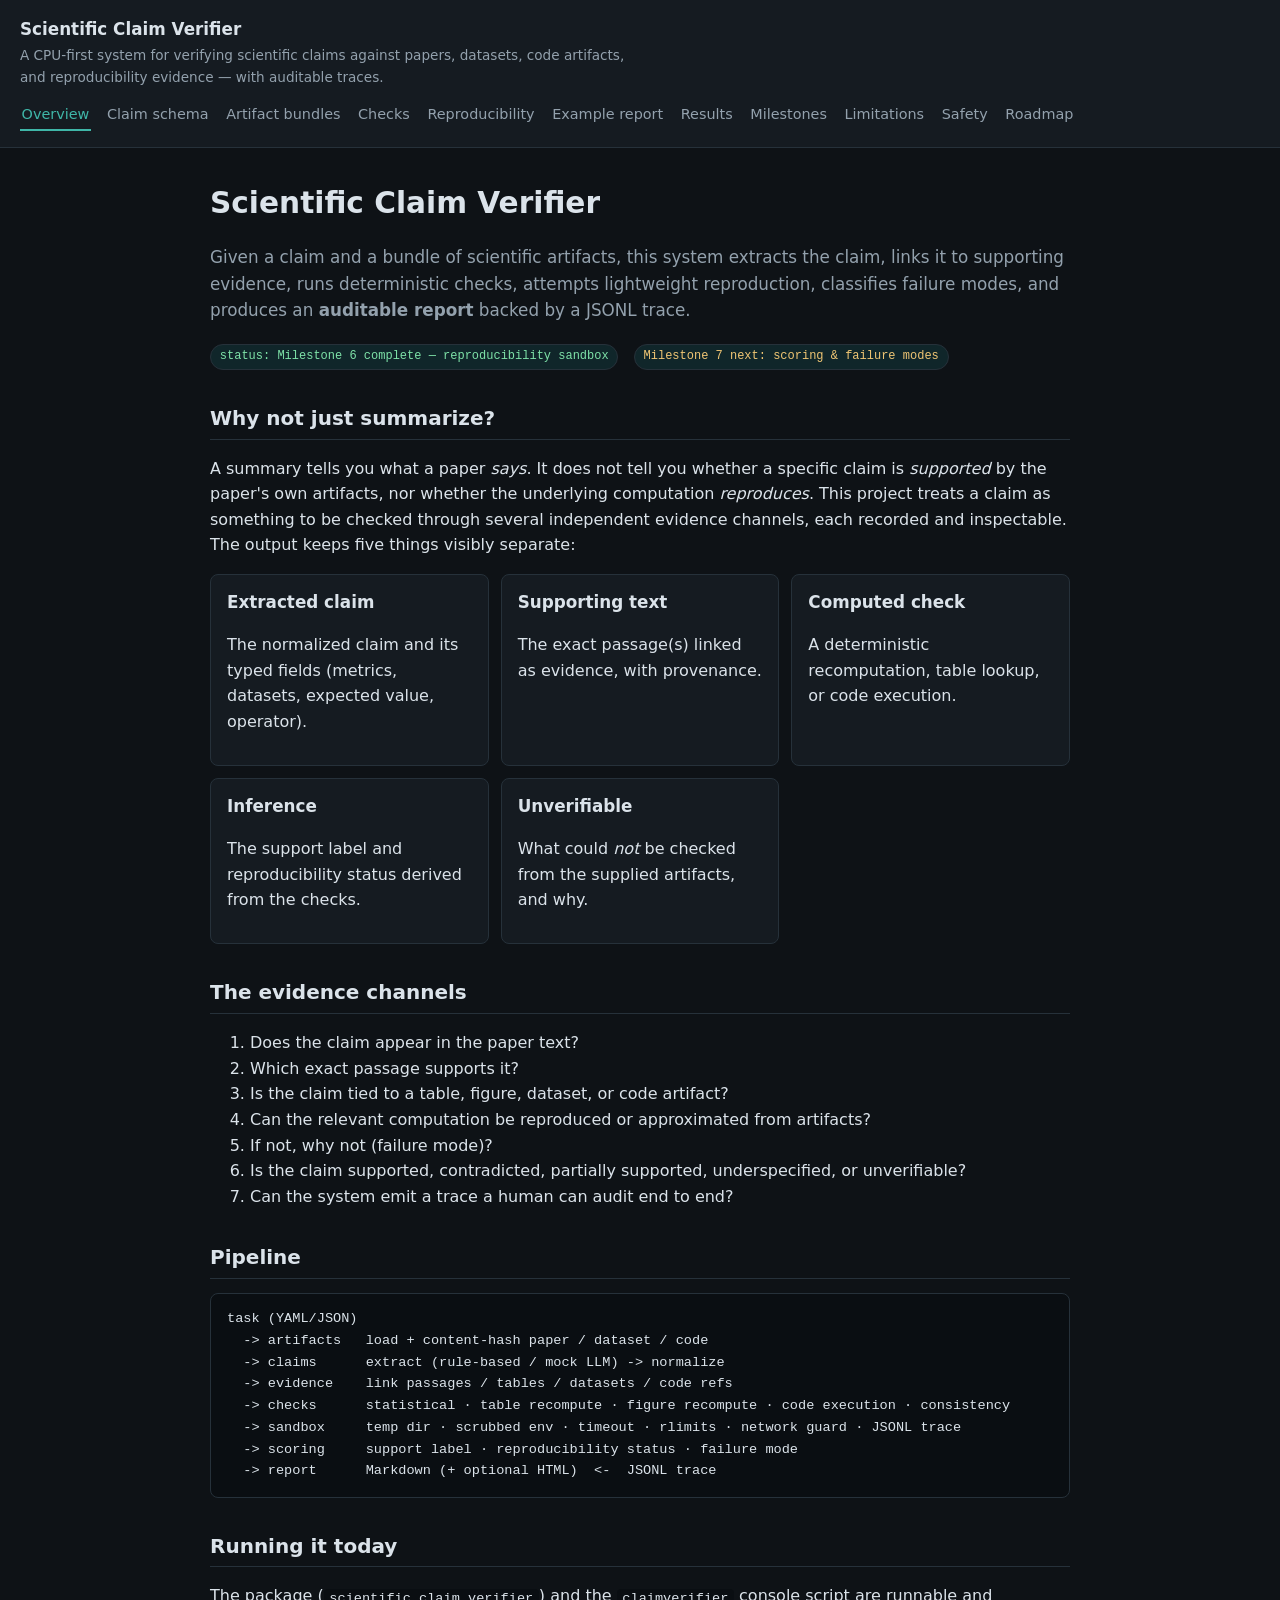
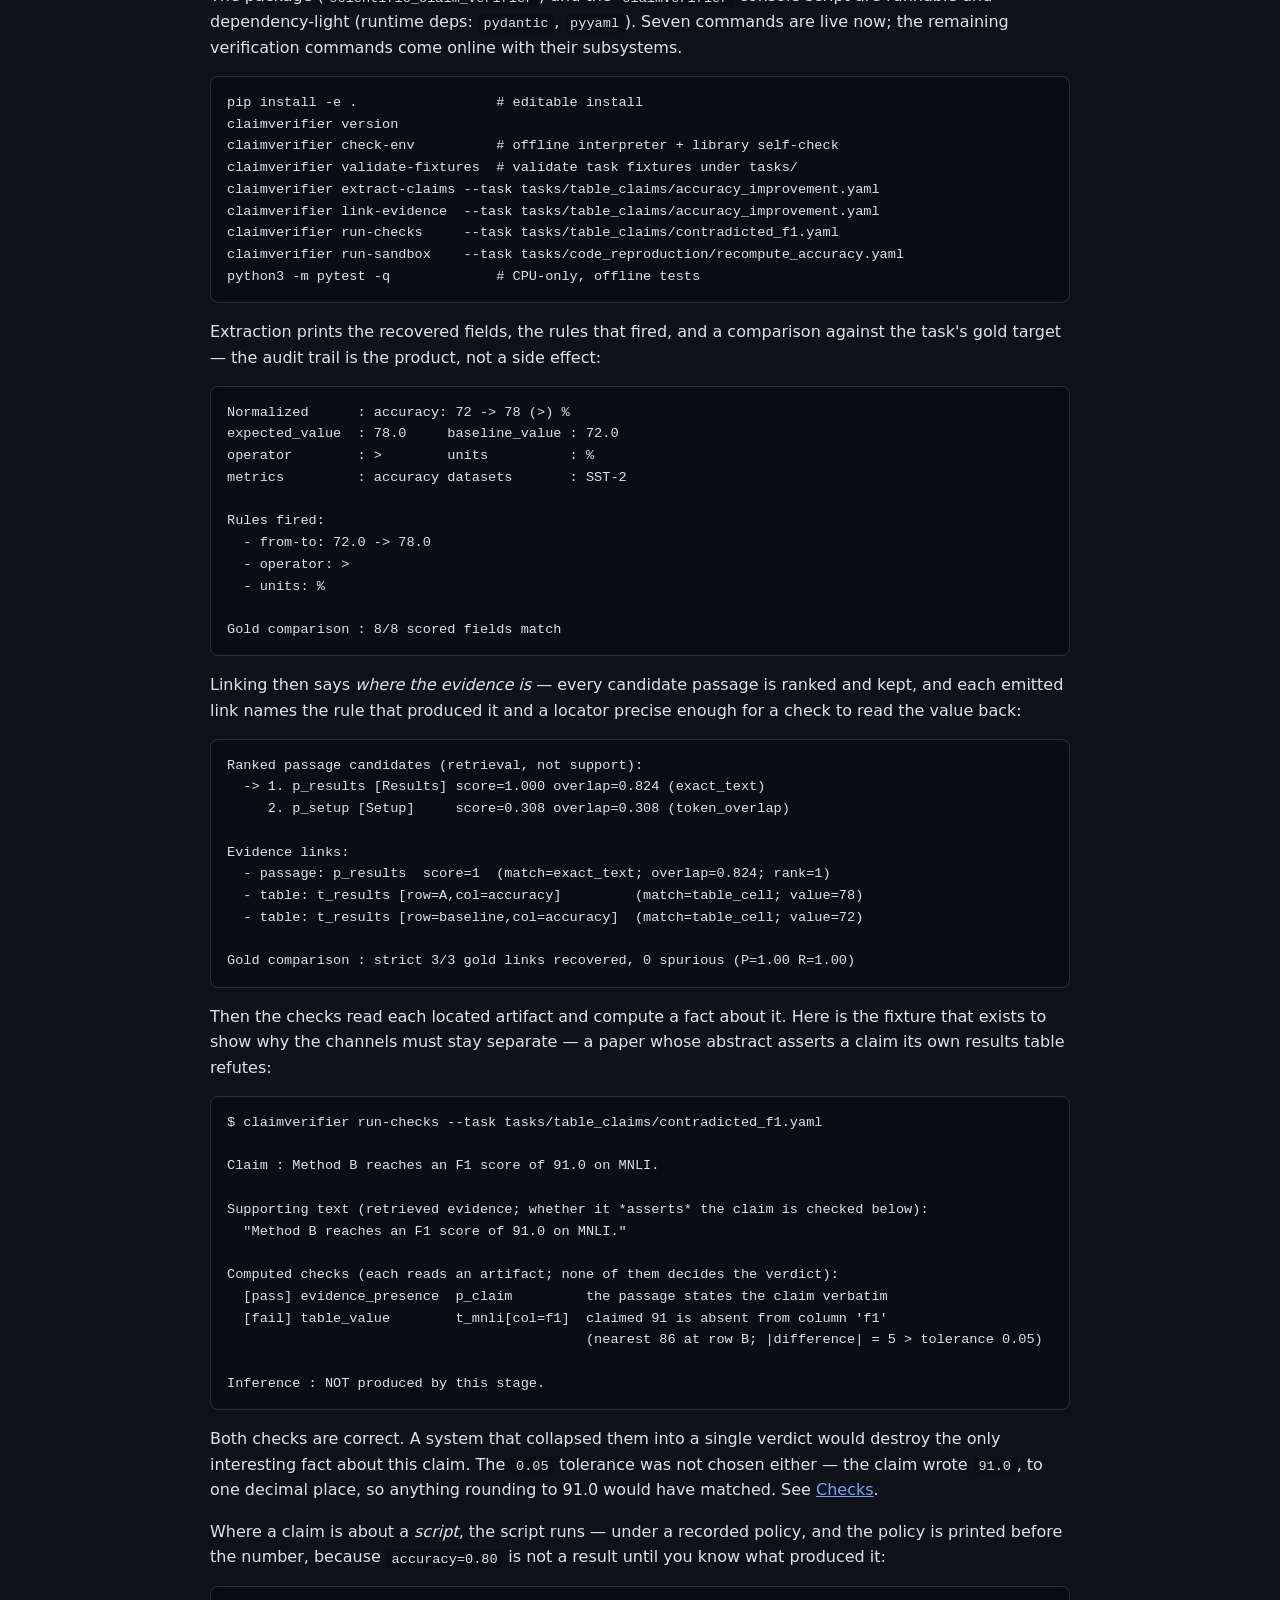
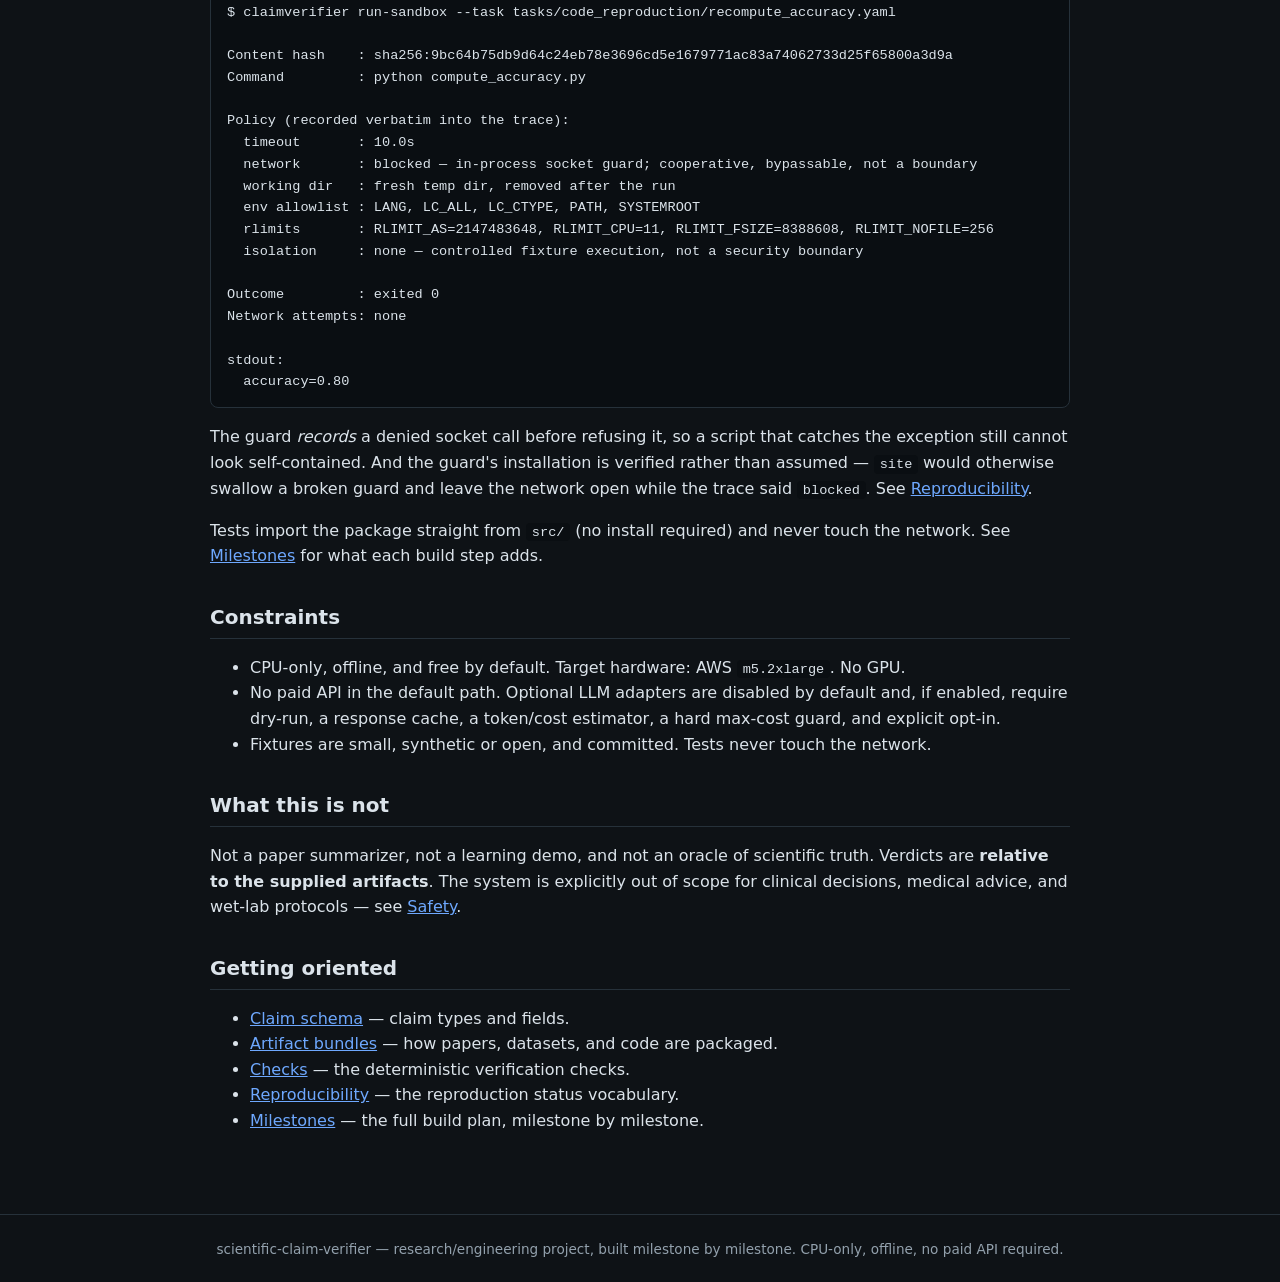
==== site/index.html @ b84028a7 "M6: reproducibility sandbox (policy, runner, JSONL trace) Add the sandbox/ package, which runs a fix" ====
<!doctype html>
<html lang="en">
<head>
  <meta charset="utf-8">
  <meta name="viewport" content="width=device-width, initial-scale=1">
  <title>Scientific Claim Verifier</title>
  <link rel="stylesheet" href="style.css">
</head>
<body>
<header class="site">
  <a class="brand" href="index.html">Scientific Claim Verifier</a>
  <div class="tagline">A CPU-first system for verifying scientific claims against papers, datasets, code artifacts, and reproducibility evidence — with auditable traces.</div>
  <nav class="site">
    <a href="index.html" class="active">Overview</a>
    <a href="claim-schema.html">Claim schema</a>
    <a href="artifact-bundles.html">Artifact bundles</a>
    <a href="checks.html">Checks</a>
    <a href="reproducibility.html">Reproducibility</a>
    <a href="example-report.html">Example report</a>
    <a href="results.html">Results</a>
    <a href="milestones.html">Milestones</a>
    <a href="limitations.html">Limitations</a>
    <a href="safety.html">Safety</a>
    <a href="roadmap.html">Roadmap</a>
  </nav>
</header>
<main>
  <h1>Scientific Claim Verifier</h1>
  <p class="lede">Given a claim and a bundle of scientific artifacts, this system extracts the
  claim, links it to supporting evidence, runs deterministic checks, attempts lightweight
  reproduction, classifies failure modes, and produces an <strong>auditable report</strong>
  backed by a JSONL trace.</p>

  <p><span class="status done">status: Milestone 6 complete — reproducibility sandbox</span> &nbsp; <span class="status planned">Milestone 7 next: scoring &amp; failure modes</span></p>

  <h2>Why not just summarize?</h2>
  <p>A summary tells you what a paper <em>says</em>. It does not tell you whether a specific
  claim is <em>supported</em> by the paper's own artifacts, nor whether the underlying
  computation <em>reproduces</em>. This project treats a claim as something to be checked
  through several independent evidence channels, each recorded and inspectable. The output
  keeps five things visibly separate:</p>
  <div class="grid">
    <div class="card"><h3>Extracted claim</h3><p>The normalized claim and its typed fields (metrics, datasets, expected value, operator).</p></div>
    <div class="card"><h3>Supporting text</h3><p>The exact passage(s) linked as evidence, with provenance.</p></div>
    <div class="card"><h3>Computed check</h3><p>A deterministic recomputation, table lookup, or code execution.</p></div>
    <div class="card"><h3>Inference</h3><p>The support label and reproducibility status derived from the checks.</p></div>
    <div class="card"><h3>Unverifiable</h3><p>What could <em>not</em> be checked from the supplied artifacts, and why.</p></div>
  </div>

  <h2>The evidence channels</h2>
  <ol>
    <li>Does the claim appear in the paper text?</li>
    <li>Which exact passage supports it?</li>
    <li>Is the claim tied to a table, figure, dataset, or code artifact?</li>
    <li>Can the relevant computation be reproduced or approximated from artifacts?</li>
    <li>If not, why not (failure mode)?</li>
    <li>Is the claim supported, contradicted, partially supported, underspecified, or unverifiable?</li>
    <li>Can the system emit a trace a human can audit end to end?</li>
  </ol>

  <h2>Pipeline</h2>
  <pre><code>task (YAML/JSON)
  -> artifacts   load + content-hash paper / dataset / code
  -> claims      extract (rule-based / mock LLM) -> normalize
  -> evidence    link passages / tables / datasets / code refs
  -> checks      statistical · table recompute · figure recompute · code execution · consistency
  -> sandbox     temp dir · scrubbed env · timeout · rlimits · network guard · JSONL trace
  -> scoring     support label · reproducibility status · failure mode
  -> report      Markdown (+ optional HTML)  <-  JSONL trace</code></pre>

  <h2>Running it today</h2>
  <p>The package (<code>scientific_claim_verifier</code>) and the <code>claimverifier</code>
  console script are runnable and dependency-light (runtime deps: <code>pydantic</code>,
  <code>pyyaml</code>). Seven commands are live now; the remaining verification commands come
  online with their subsystems.</p>
  <pre><code>pip install -e .                 # editable install
claimverifier version
claimverifier check-env          # offline interpreter + library self-check
claimverifier validate-fixtures  # validate task fixtures under tasks/
claimverifier extract-claims --task tasks/table_claims/accuracy_improvement.yaml
claimverifier link-evidence  --task tasks/table_claims/accuracy_improvement.yaml
claimverifier run-checks     --task tasks/table_claims/contradicted_f1.yaml
claimverifier run-sandbox    --task tasks/code_reproduction/recompute_accuracy.yaml
python3 -m pytest -q             # CPU-only, offline tests</code></pre>
  <p>Extraction prints the recovered fields, the rules that fired, and a comparison against
  the task's gold target — the audit trail is the product, not a side effect:</p>
  <pre><code>Normalized      : accuracy: 72 -> 78 (&gt;) %
expected_value  : 78.0     baseline_value : 72.0
operator        : &gt;        units          : %
metrics         : accuracy datasets       : SST-2

Rules fired:
  - from-to: 72.0 -> 78.0
  - operator: &gt;
  - units: %

Gold comparison : 8/8 scored fields match</code></pre>
  <p>Linking then says <em>where the evidence is</em> — every candidate passage is ranked and
  kept, and each emitted link names the rule that produced it and a locator precise enough for
  a check to read the value back:</p>
  <pre><code>Ranked passage candidates (retrieval, not support):
  -&gt; 1. p_results [Results] score=1.000 overlap=0.824 (exact_text)
     2. p_setup [Setup]     score=0.308 overlap=0.308 (token_overlap)

Evidence links:
  - passage: p_results  score=1  (match=exact_text; overlap=0.824; rank=1)
  - table: t_results [row=A,col=accuracy]         (match=table_cell; value=78)
  - table: t_results [row=baseline,col=accuracy]  (match=table_cell; value=72)

Gold comparison : strict 3/3 gold links recovered, 0 spurious (P=1.00 R=1.00)</code></pre>
  <p>Then the checks read each located artifact and compute a fact about it. Here is the fixture
  that exists to show why the channels must stay separate — a paper whose abstract asserts a claim
  its own results table refutes:</p>
  <pre><code>$ claimverifier run-checks --task tasks/table_claims/contradicted_f1.yaml

Claim : Method B reaches an F1 score of 91.0 on MNLI.

Supporting text (retrieved evidence; whether it *asserts* the claim is checked below):
  "Method B reaches an F1 score of 91.0 on MNLI."

Computed checks (each reads an artifact; none of them decides the verdict):
  [pass] evidence_presence  p_claim         the passage states the claim verbatim
  [fail] table_value        t_mnli[col=f1]  claimed 91 is absent from column 'f1'
                                            (nearest 86 at row B; |difference| = 5 &gt; tolerance 0.05)

Inference : NOT produced by this stage.</code></pre>
  <p>Both checks are correct. A system that collapsed them into a single verdict would destroy the
  only interesting fact about this claim. The <code>0.05</code> tolerance was not chosen either —
  the claim wrote <code>91.0</code>, to one decimal place, so anything rounding to 91.0 would have
  matched. See <a href="checks.html">Checks</a>.</p>
  <p>Where a claim is about a <em>script</em>, the script runs — under a recorded policy, and the
  policy is printed before the number, because <code>accuracy=0.80</code> is not a result until you
  know what produced it:</p>
  <pre><code>$ claimverifier run-sandbox --task tasks/code_reproduction/recompute_accuracy.yaml

Content hash    : sha256:9bc64b75db9d64c24eb78e3696cd5e1679771ac83a74062733d25f65800a3d9a
Command         : python compute_accuracy.py

Policy (recorded verbatim into the trace):
  timeout       : 10.0s
  network       : blocked — in-process socket guard; cooperative, bypassable, not a boundary
  working dir   : fresh temp dir, removed after the run
  env allowlist : LANG, LC_ALL, LC_CTYPE, PATH, SYSTEMROOT
  rlimits       : RLIMIT_AS=2147483648, RLIMIT_CPU=11, RLIMIT_FSIZE=8388608, RLIMIT_NOFILE=256
  isolation     : none — controlled fixture execution, not a security boundary

Outcome         : exited 0
Network attempts: none

stdout:
  accuracy=0.80</code></pre>
  <p>The guard <em>records</em> a denied socket call before refusing it, so a script that catches the
  exception still cannot look self-contained. And the guard's installation is verified rather than
  assumed — <code>site</code> would otherwise swallow a broken guard and leave the network open while
  the trace said <code>blocked</code>. See <a href="reproducibility.html">Reproducibility</a>.</p>
  <p>Tests import the package straight from <code>src/</code> (no install required) and never touch
  the network. See <a href="milestones.html">Milestones</a> for what each build step adds.</p>

  <h2>Constraints</h2>
  <ul>
    <li>CPU-only, offline, and free by default. Target hardware: AWS <code>m5.2xlarge</code>. No GPU.</li>
    <li>No paid API in the default path. Optional LLM adapters are disabled by default and,
      if enabled, require dry-run, a response cache, a token/cost estimator, a hard max-cost
      guard, and explicit opt-in.</li>
    <li>Fixtures are small, synthetic or open, and committed. Tests never touch the network.</li>
  </ul>

  <h2>What this is not</h2>
  <p>Not a paper summarizer, not a learning demo, and not an oracle of scientific truth.
  Verdicts are <strong>relative to the supplied artifacts</strong>. The system is explicitly
  out of scope for clinical decisions, medical advice, and wet-lab protocols — see
  <a href="safety.html">Safety</a>.</p>

  <h2>Getting oriented</h2>
  <ul>
    <li><a href="claim-schema.html">Claim schema</a> — claim types and fields.</li>
    <li><a href="artifact-bundles.html">Artifact bundles</a> — how papers, datasets, and code are packaged.</li>
    <li><a href="checks.html">Checks</a> — the deterministic verification checks.</li>
    <li><a href="reproducibility.html">Reproducibility</a> — the reproduction status vocabulary.</li>
    <li><a href="milestones.html">Milestones</a> — the full build plan, milestone by milestone.</li>
  </ul>
</main>
<footer class="site">scientific-claim-verifier — research/engineering project, built milestone by milestone. CPU-only, offline, no paid API required.</footer>
</body>
</html>
---- site/style.css ----
/* scientific-claim-verifier — shared static-site styles.
   Plain CSS, no build step, no external fonts or assets. */

:root {
  --bg: #0e1216;
  --panel: #151b21;
  --border: #26313a;
  --text: #dbe3ea;
  --muted: #93a1ad;
  --accent: #3fb6a8;        /* teal — "verification / evidence" */
  --accent-2: #6ea8fe;      /* blue — links */
  --accent-soft: #10262a;
  --ok: #7ee2a8;
  --warn: #f0c674;
  --bad: #f08a8a;
  --mono: ui-monospace, SFMono-Regular, "SF Mono", Menlo, Consolas, monospace;
}

* { box-sizing: border-box; }

body {
  margin: 0;
  font-family: system-ui, -apple-system, Segoe UI, Roboto, Helvetica, Arial, sans-serif;
  line-height: 1.6;
  color: var(--text);
  background: var(--bg);
}

header.site {
  border-bottom: 1px solid var(--border);
  background: var(--panel);
  padding: 1rem 1.25rem;
}

header.site .brand {
  font-weight: 700;
  font-size: 1.05rem;
  color: var(--text);
  text-decoration: none;
}

header.site .tagline {
  color: var(--muted);
  font-size: 0.85rem;
  margin-top: 0.15rem;
  max-width: 70ch;
}

nav.site {
  display: flex;
  flex-wrap: wrap;
  gap: 0.4rem 0.9rem;
  margin-top: 0.75rem;
}

nav.site a {
  color: var(--muted);
  text-decoration: none;
  font-size: 0.9rem;
  padding: 0.15rem 0.1rem;
  border-bottom: 2px solid transparent;
}

nav.site a:hover { color: var(--text); }
nav.site a.active { color: var(--accent); border-bottom-color: var(--accent); }

main {
  max-width: 900px;
  margin: 0 auto;
  padding: 2rem 1.25rem 4rem;
}

h1 { font-size: 1.85rem; margin: 0 0 0.25rem; }
h2 {
  font-size: 1.25rem;
  margin: 2rem 0 0.5rem;
  padding-bottom: 0.3rem;
  border-bottom: 1px solid var(--border);
}
h3 { font-size: 1.05rem; margin: 1.2rem 0 0.4rem; }

p, li { color: var(--text); }
a { color: var(--accent-2); }

.lede { color: var(--muted); font-size: 1.05rem; }

.status {
  display: inline-block;
  font-size: 0.75rem;
  font-family: var(--mono);
  padding: 0.15rem 0.55rem;
  border-radius: 999px;
  border: 1px solid var(--border);
  background: var(--accent-soft);
  color: var(--accent);
}

.status.planned { color: var(--warn); }
.status.done { color: var(--ok); }
.status.wip { color: var(--accent); }

.pill {
  display: inline-block;
  font-size: 0.72rem;
  font-family: var(--mono);
  padding: 0.05rem 0.45rem;
  border-radius: 4px;
  border: 1px solid var(--border);
  color: var(--muted);
  margin-right: 0.25rem;
}
.pill.ok { color: var(--ok); border-color: #24513a; }
.pill.warn { color: var(--warn); border-color: #4d4326; }
.pill.bad { color: var(--bad); border-color: #4d2b2b; }

code, pre { font-family: var(--mono); font-size: 0.85rem; }

pre {
  background: #0a0e12;
  border: 1px solid var(--border);
  border-radius: 8px;
  padding: 0.9rem 1rem;
  overflow-x: auto;
}

code { background: #0a0e12; padding: 0.1rem 0.35rem; border-radius: 4px; }
pre code { background: none; padding: 0; }

table {
  border-collapse: collapse;
  width: 100%;
  margin: 0.75rem 0;
  font-size: 0.9rem;
}
th, td { border: 1px solid var(--border); padding: 0.45rem 0.6rem; text-align: left; vertical-align: top; }
th { background: var(--panel); color: var(--muted); }

ul.files { list-style: none; padding-left: 0; }
ul.files li { font-family: var(--mono); font-size: 0.85rem; color: var(--muted); }

.callout {
  border: 1px solid var(--border);
  border-left: 3px solid var(--accent);
  background: var(--panel);
  border-radius: 6px;
  padding: 0.75rem 1rem;
  margin: 1rem 0;
  color: var(--muted);
}
.callout.warn { border-left-color: var(--warn); }
.callout.safety { border-left-color: var(--bad); }

.grid {
  display: grid;
  grid-template-columns: repeat(auto-fit, minmax(220px, 1fr));
  gap: 0.75rem;
  margin: 1rem 0;
}
.card {
  border: 1px solid var(--border);
  background: var(--panel);
  border-radius: 8px;
  padding: 0.9rem 1rem;
}
.card h3 { margin-top: 0; }

footer.site {
  border-top: 1px solid var(--border);
  color: var(--muted);
  font-size: 0.85rem;
  padding: 1.5rem 1.25rem;
  text-align: center;
}
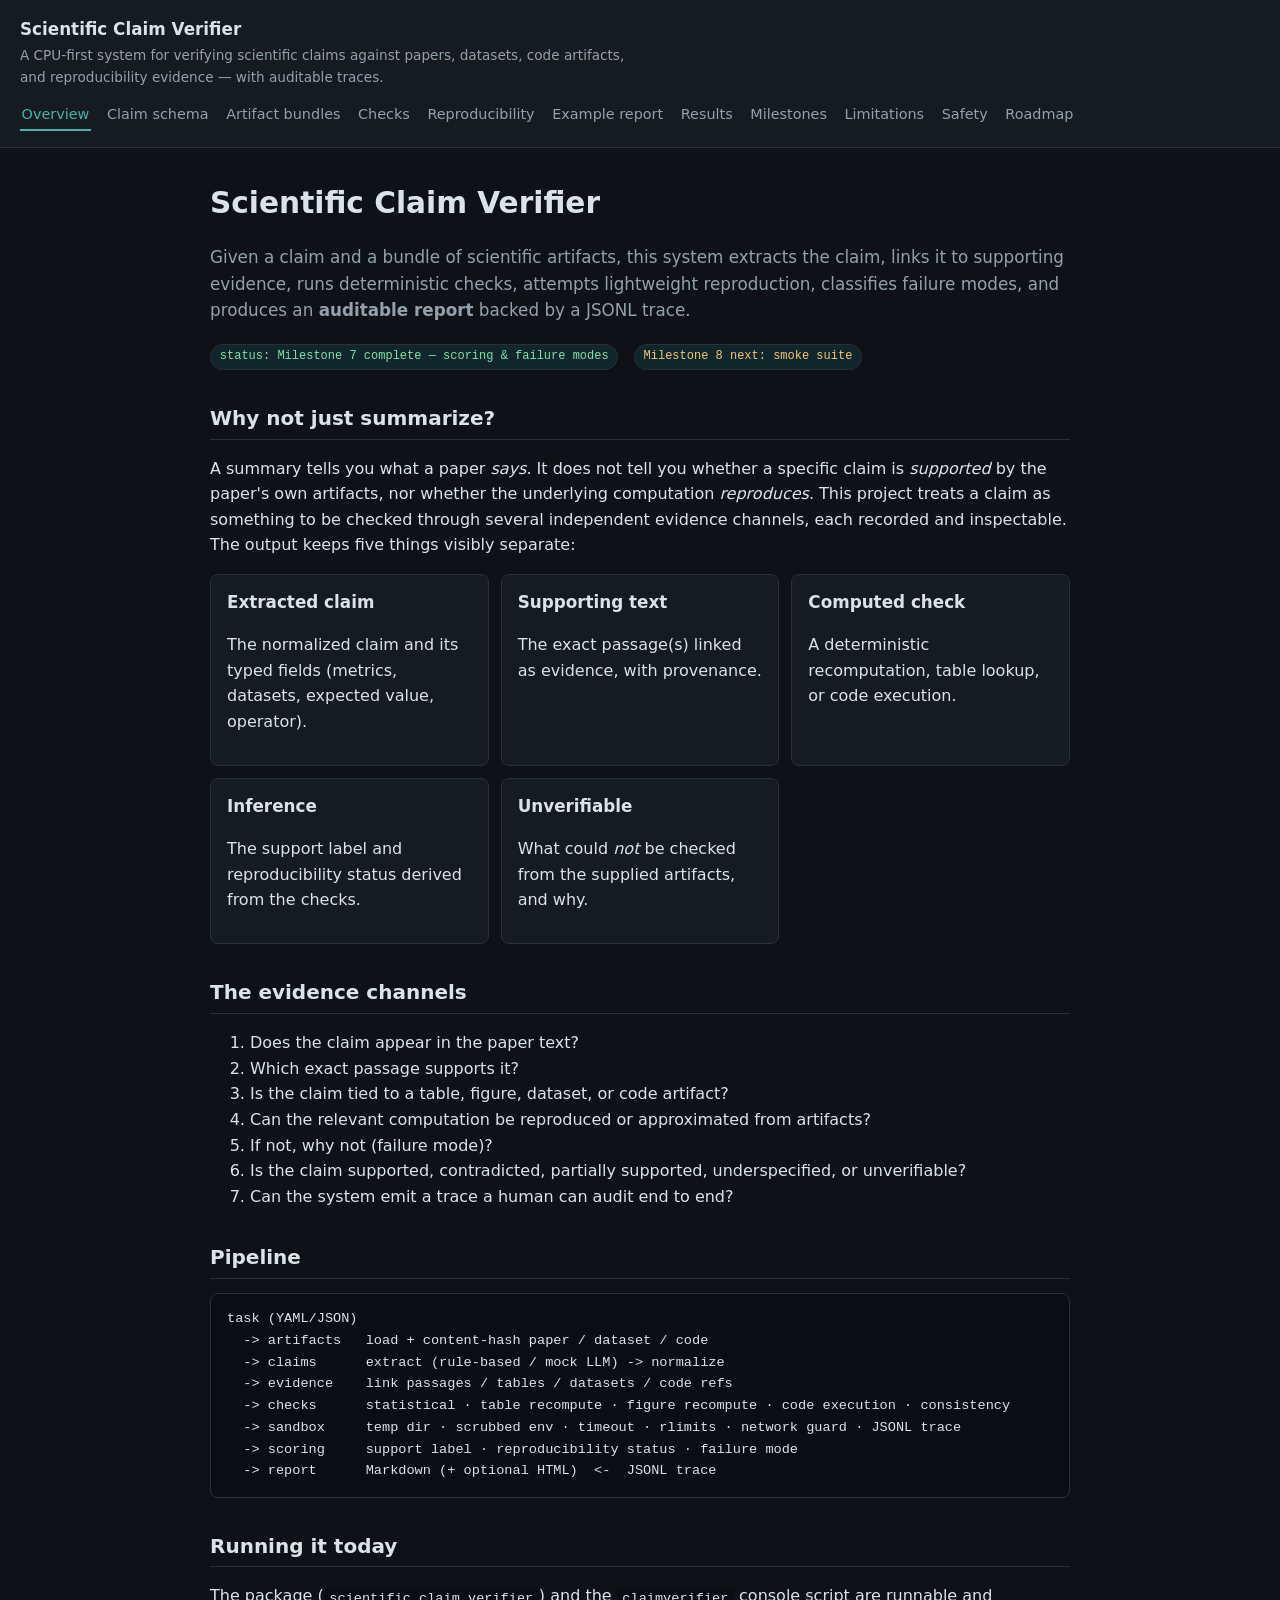
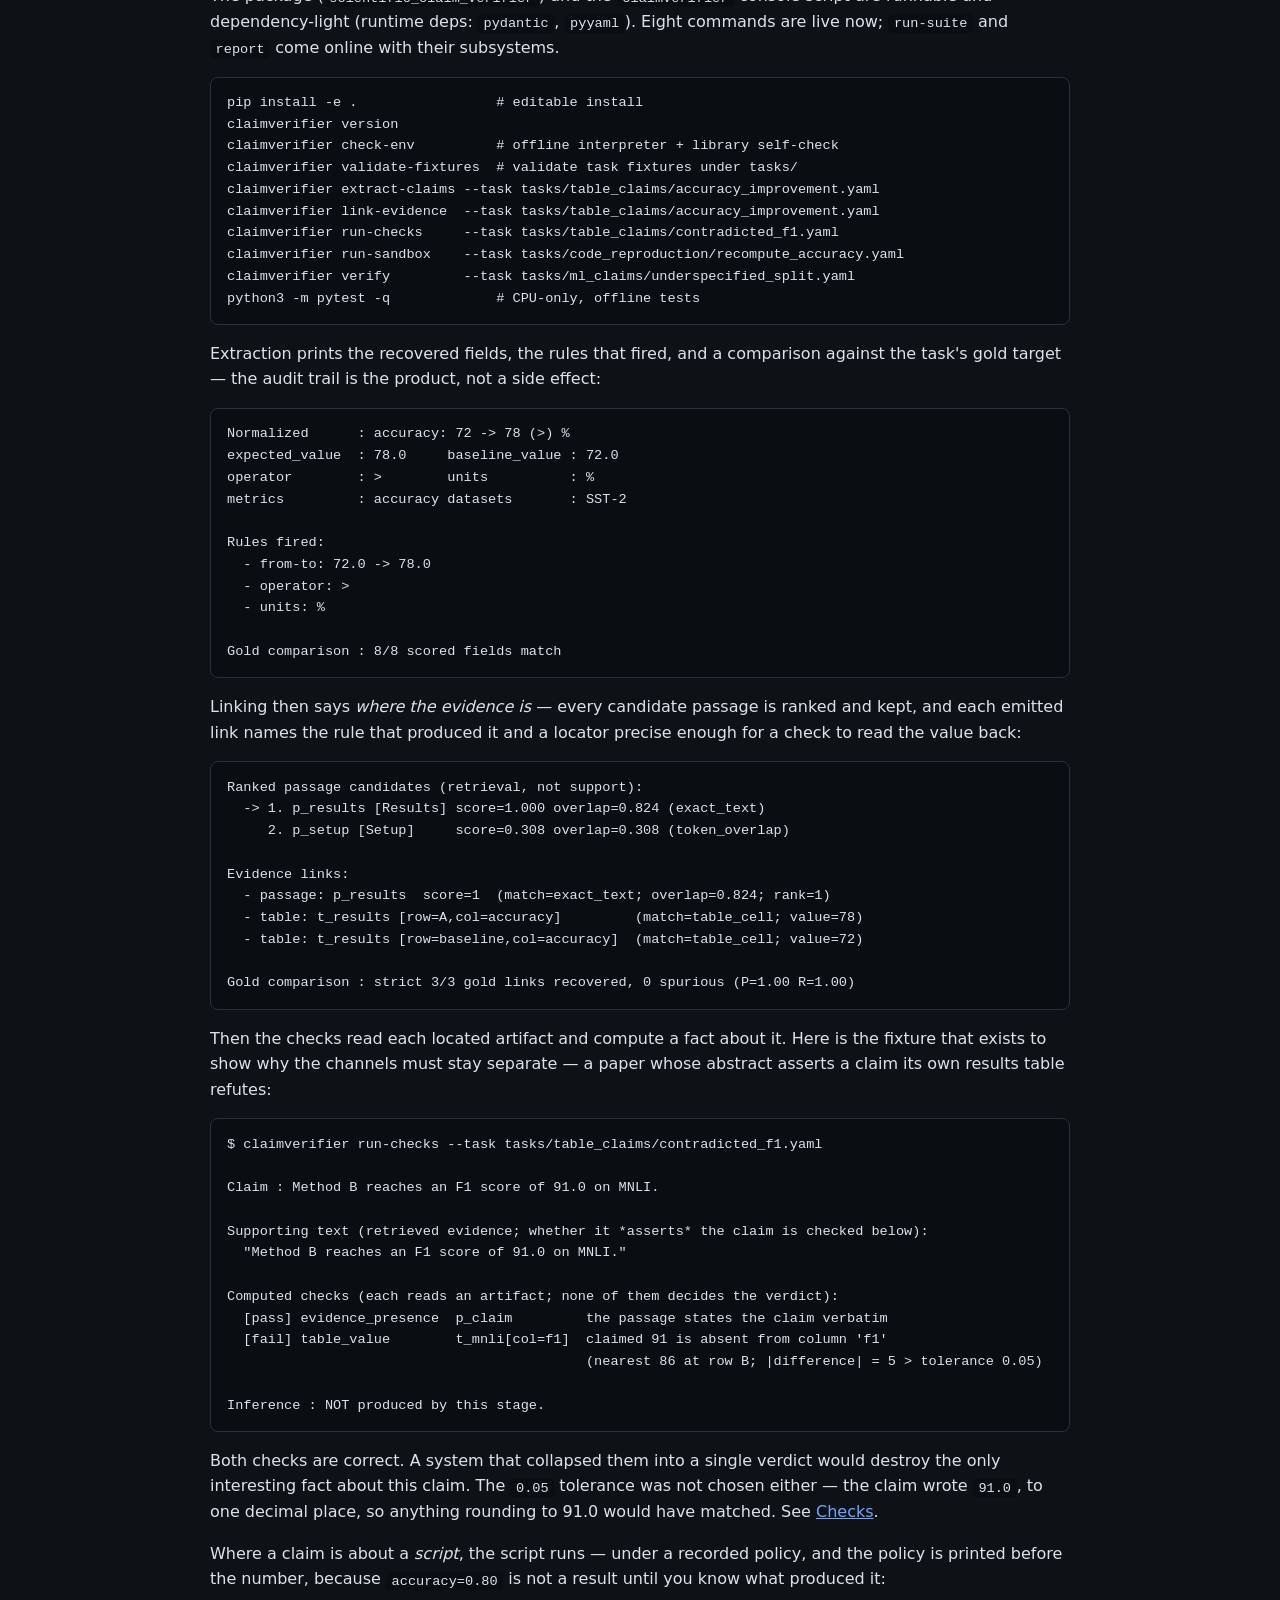
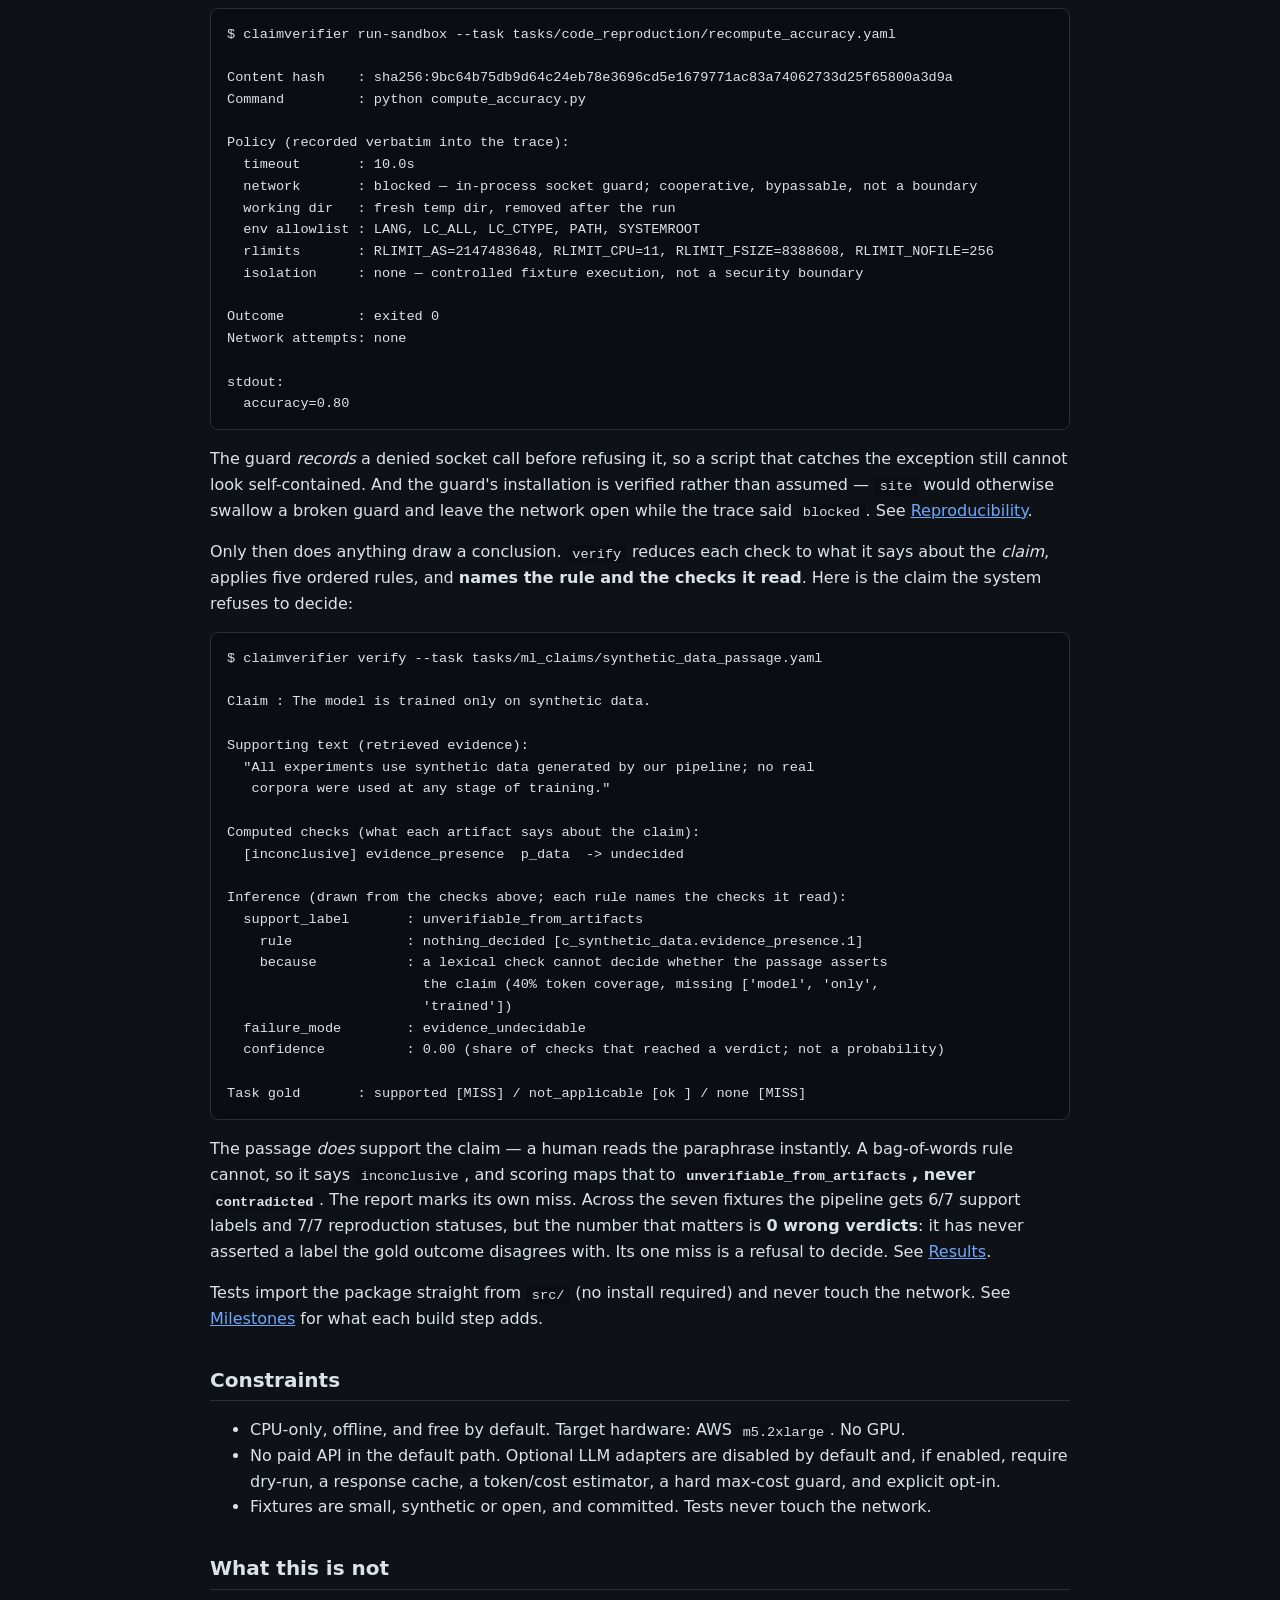
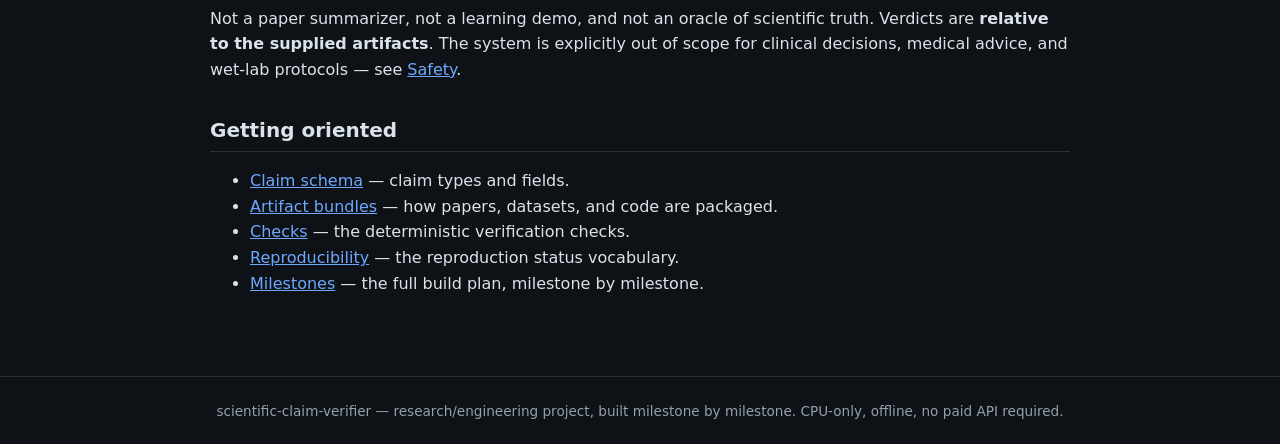
==== commit 8f8fd083: "M7: scoring (signals, support labels, reproduction status, failure modes) Add the scoring/ package -" ====
--- a/site/index.html
+++ b/site/index.html
@@ -31,7 +31,7 @@
   reproduction, classifies failure modes, and produces an <strong>auditable report</strong>
   backed by a JSONL trace.</p>
 
-  <p><span class="status done">status: Milestone 6 complete — reproducibility sandbox</span> &nbsp; <span class="status planned">Milestone 7 next: scoring &amp; failure modes</span></p>
+  <p><span class="status done">status: Milestone 7 complete — scoring &amp; failure modes</span> &nbsp; <span class="status planned">Milestone 8 next: smoke suite</span></p>
 
   <h2>Why not just summarize?</h2>
   <p>A summary tells you what a paper <em>says</em>. It does not tell you whether a specific
@@ -71,8 +71,8 @@
   <h2>Running it today</h2>
   <p>The package (<code>scientific_claim_verifier</code>) and the <code>claimverifier</code>
   console script are runnable and dependency-light (runtime deps: <code>pydantic</code>,
-  <code>pyyaml</code>). Seven commands are live now; the remaining verification commands come
-  online with their subsystems.</p>
+  <code>pyyaml</code>). Eight commands are live now; <code>run-suite</code> and
+  <code>report</code> come online with their subsystems.</p>
   <pre><code>pip install -e .                 # editable install
 claimverifier version
 claimverifier check-env          # offline interpreter + library self-check
@@ -81,6 +81,7 @@
 claimverifier link-evidence  --task tasks/table_claims/accuracy_improvement.yaml
 claimverifier run-checks     --task tasks/table_claims/contradicted_f1.yaml
 claimverifier run-sandbox    --task tasks/code_reproduction/recompute_accuracy.yaml
+claimverifier verify         --task tasks/ml_claims/underspecified_split.yaml
 python3 -m pytest -q             # CPU-only, offline tests</code></pre>
   <p>Extraction prints the recovered fields, the rules that fired, and a comparison against
   the task's gold target — the audit trail is the product, not a side effect:</p>
@@ -153,6 +154,38 @@
   exception still cannot look self-contained. And the guard's installation is verified rather than
   assumed — <code>site</code> would otherwise swallow a broken guard and leave the network open while
   the trace said <code>blocked</code>. See <a href="reproducibility.html">Reproducibility</a>.</p>
+
+  <p>Only then does anything draw a conclusion. <code>verify</code> reduces each check to what it
+  says about the <em>claim</em>, applies five ordered rules, and <strong>names the rule and the
+  checks it read</strong>. Here is the claim the system refuses to decide:</p>
+  <pre><code>$ claimverifier verify --task tasks/ml_claims/synthetic_data_passage.yaml
+
+Claim : The model is trained only on synthetic data.
+
+Supporting text (retrieved evidence):
+  "All experiments use synthetic data generated by our pipeline; no real
+   corpora were used at any stage of training."
+
+Computed checks (what each artifact says about the claim):
+  [inconclusive] evidence_presence  p_data  -&gt; undecided
+
+Inference (drawn from the checks above; each rule names the checks it read):
+  support_label       : unverifiable_from_artifacts
+    rule              : nothing_decided [c_synthetic_data.evidence_presence.1]
+    because           : a lexical check cannot decide whether the passage asserts
+                        the claim (40% token coverage, missing ['model', 'only',
+                        'trained'])
+  failure_mode        : evidence_undecidable
+  confidence          : 0.00 (share of checks that reached a verdict; not a probability)
+
+Task gold       : supported [MISS] / not_applicable [ok ] / none [MISS]</code></pre>
+  <p>The passage <em>does</em> support the claim — a human reads the paraphrase instantly. A
+  bag-of-words rule cannot, so it says <code>inconclusive</code>, and scoring maps that to
+  <strong><code>unverifiable_from_artifacts</code>, never <code>contradicted</code></strong>. The
+  report marks its own miss. Across the seven fixtures the pipeline gets 6/7 support labels and
+  7/7 reproduction statuses, but the number that matters is <strong>0 wrong verdicts</strong>: it
+  has never asserted a label the gold outcome disagrees with. Its one miss is a refusal to decide.
+  See <a href="results.html">Results</a>.</p>
   <p>Tests import the package straight from <code>src/</code> (no install required) and never touch
   the network. See <a href="milestones.html">Milestones</a> for what each build step adds.</p>
 
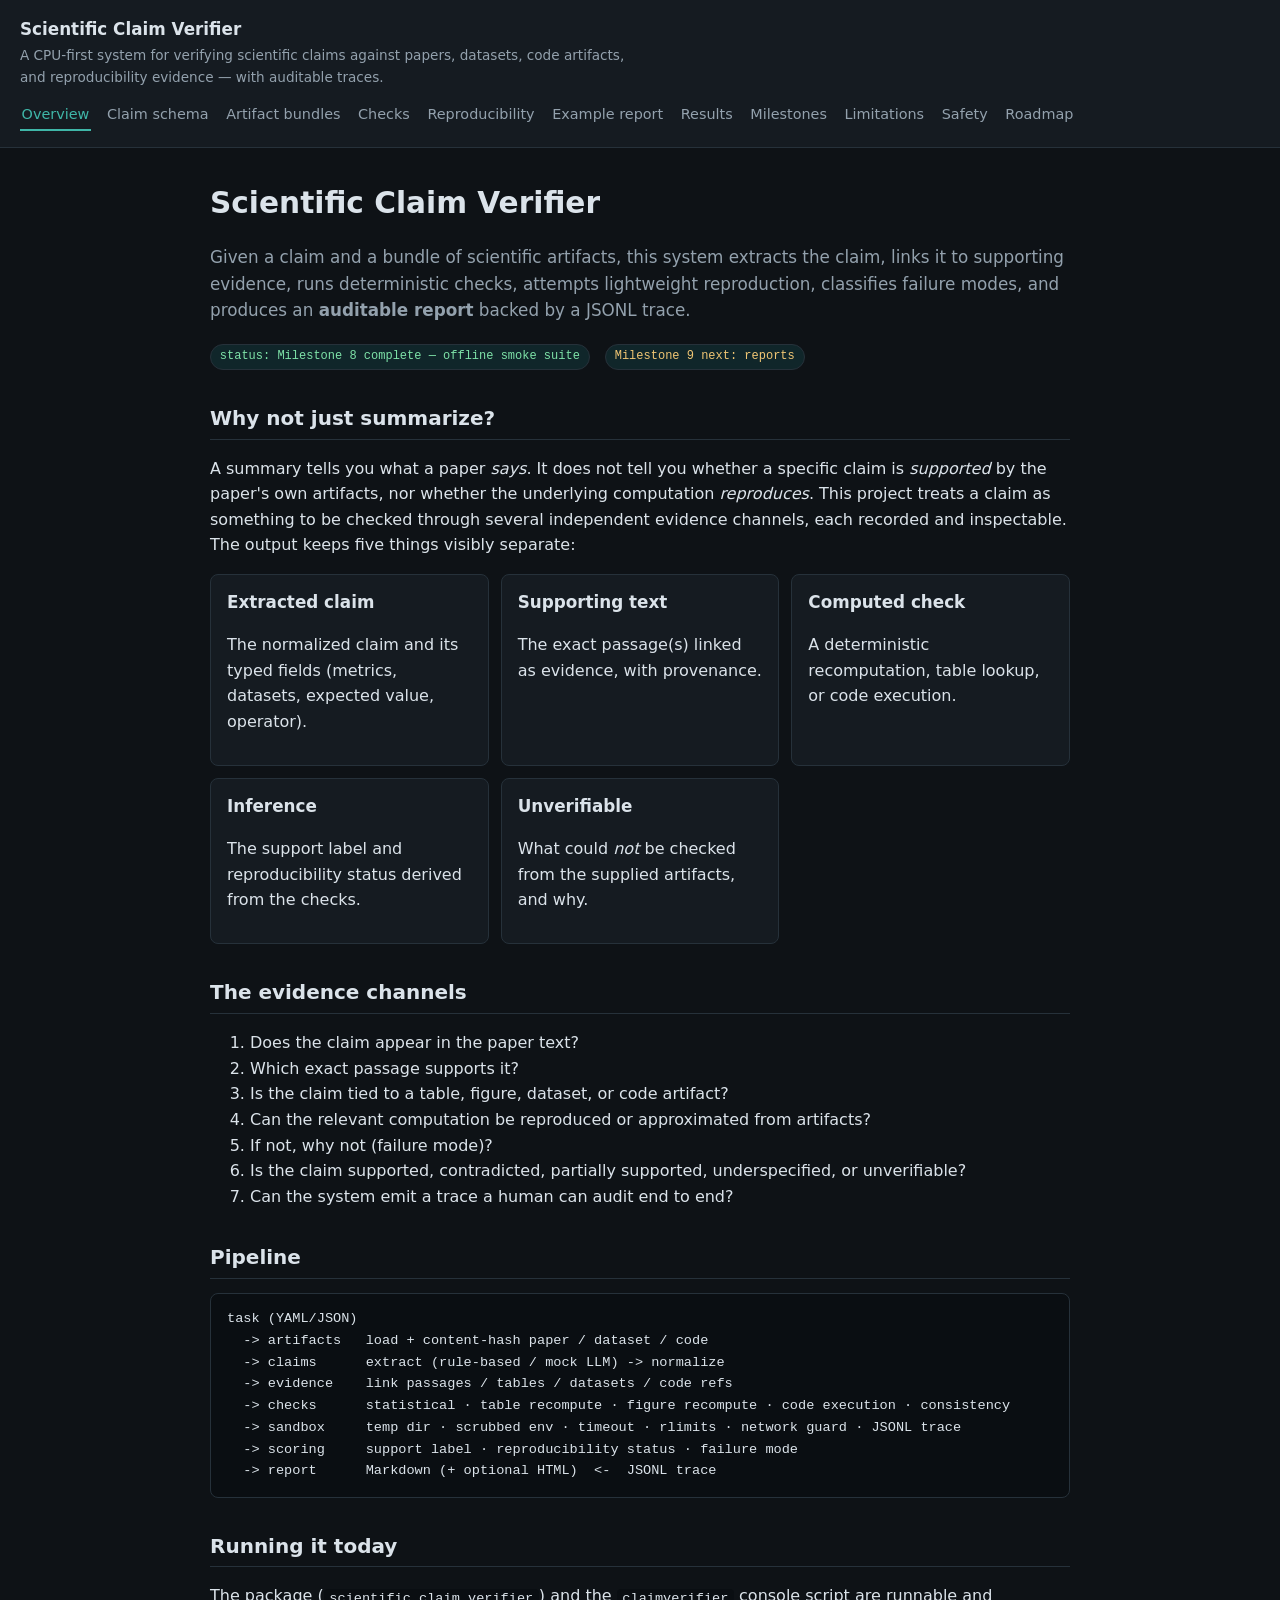
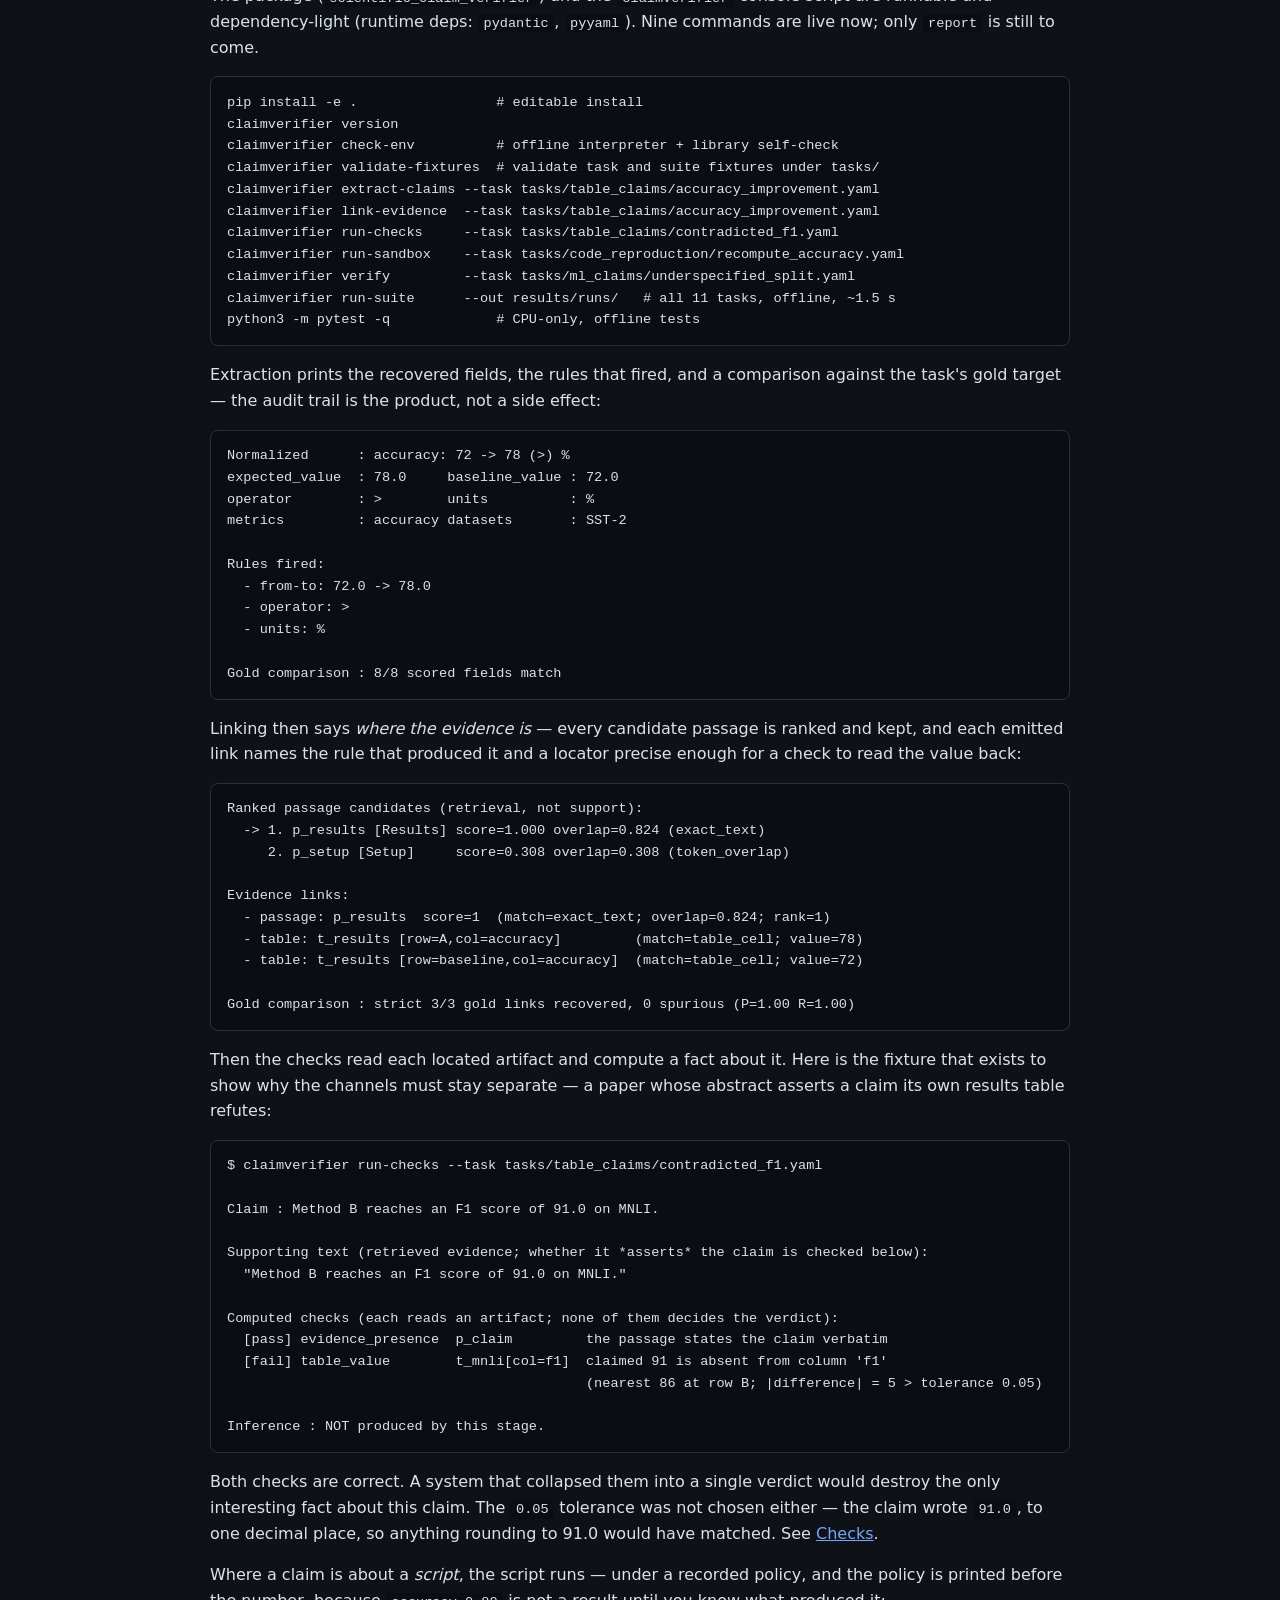
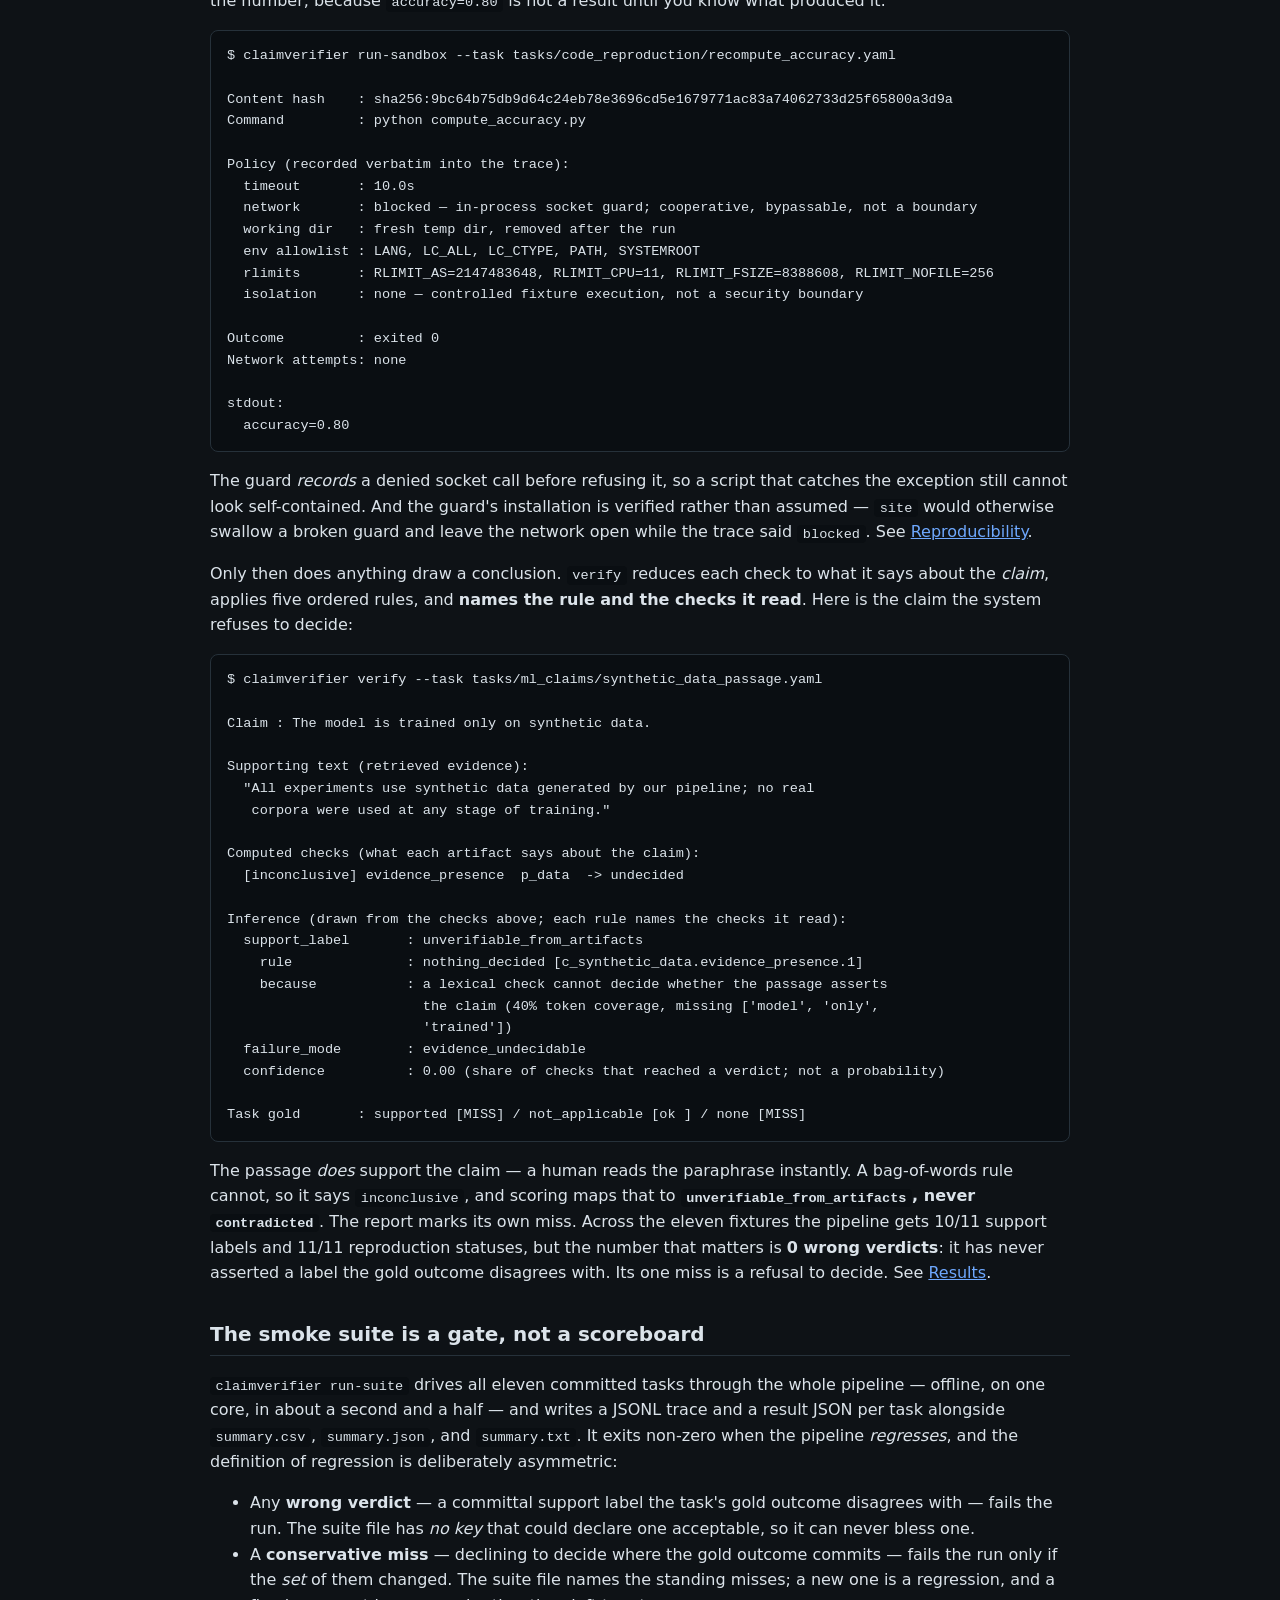
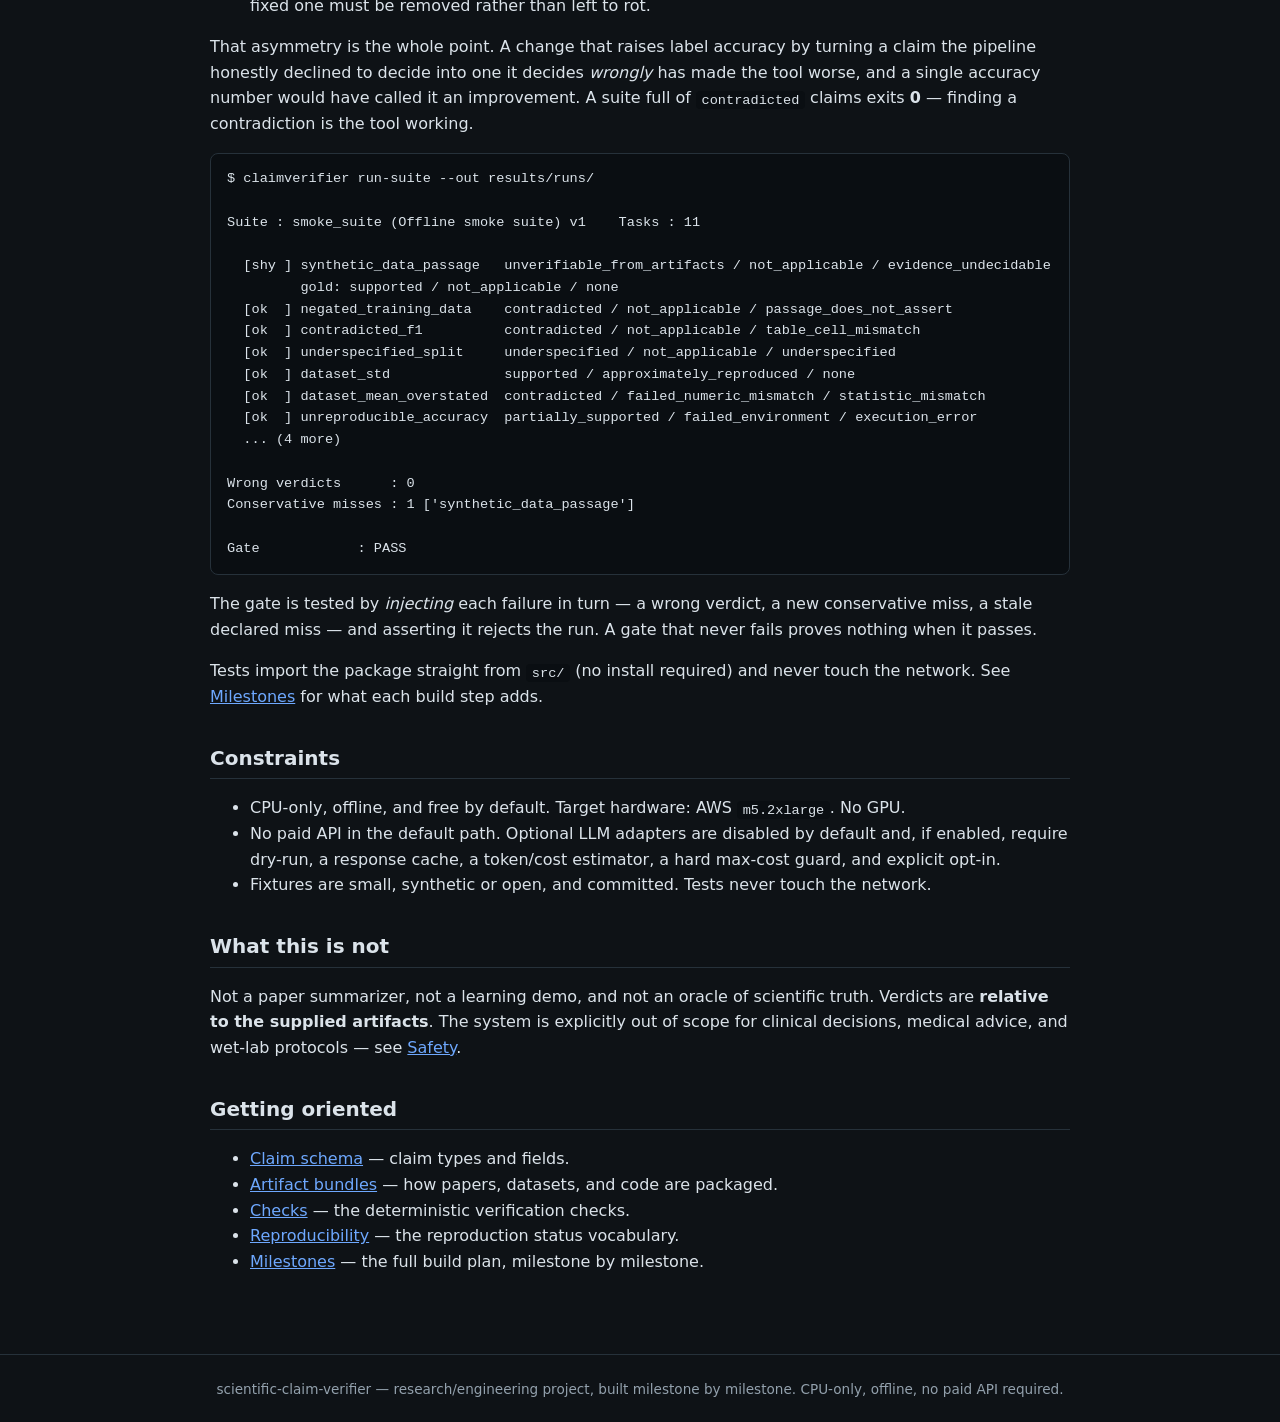
==== commit e6161783: "M8: offline smoke suite (11 tasks, gated on wrong verdicts, not on accuracy) Add tasks/smoke_suite.y" ====
--- a/site/index.html
+++ b/site/index.html
@@ -31,7 +31,7 @@
   reproduction, classifies failure modes, and produces an <strong>auditable report</strong>
   backed by a JSONL trace.</p>
 
-  <p><span class="status done">status: Milestone 7 complete — scoring &amp; failure modes</span> &nbsp; <span class="status planned">Milestone 8 next: smoke suite</span></p>
+  <p><span class="status done">status: Milestone 8 complete — offline smoke suite</span> &nbsp; <span class="status planned">Milestone 9 next: reports</span></p>
 
   <h2>Why not just summarize?</h2>
   <p>A summary tells you what a paper <em>says</em>. It does not tell you whether a specific
@@ -71,17 +71,17 @@
   <h2>Running it today</h2>
   <p>The package (<code>scientific_claim_verifier</code>) and the <code>claimverifier</code>
   console script are runnable and dependency-light (runtime deps: <code>pydantic</code>,
-  <code>pyyaml</code>). Eight commands are live now; <code>run-suite</code> and
-  <code>report</code> come online with their subsystems.</p>
+  <code>pyyaml</code>). Nine commands are live now; only <code>report</code> is still to come.</p>
   <pre><code>pip install -e .                 # editable install
 claimverifier version
 claimverifier check-env          # offline interpreter + library self-check
-claimverifier validate-fixtures  # validate task fixtures under tasks/
+claimverifier validate-fixtures  # validate task and suite fixtures under tasks/
 claimverifier extract-claims --task tasks/table_claims/accuracy_improvement.yaml
 claimverifier link-evidence  --task tasks/table_claims/accuracy_improvement.yaml
 claimverifier run-checks     --task tasks/table_claims/contradicted_f1.yaml
 claimverifier run-sandbox    --task tasks/code_reproduction/recompute_accuracy.yaml
 claimverifier verify         --task tasks/ml_claims/underspecified_split.yaml
+claimverifier run-suite      --out results/runs/   # all 11 tasks, offline, ~1.5 s
 python3 -m pytest -q             # CPU-only, offline tests</code></pre>
   <p>Extraction prints the recovered fields, the rules that fired, and a comparison against
   the task's gold target — the audit trail is the product, not a side effect:</p>
@@ -182,10 +182,52 @@
   <p>The passage <em>does</em> support the claim — a human reads the paraphrase instantly. A
   bag-of-words rule cannot, so it says <code>inconclusive</code>, and scoring maps that to
   <strong><code>unverifiable_from_artifacts</code>, never <code>contradicted</code></strong>. The
-  report marks its own miss. Across the seven fixtures the pipeline gets 6/7 support labels and
-  7/7 reproduction statuses, but the number that matters is <strong>0 wrong verdicts</strong>: it
+  report marks its own miss. Across the eleven fixtures the pipeline gets 10/11 support labels and
+  11/11 reproduction statuses, but the number that matters is <strong>0 wrong verdicts</strong>: it
   has never asserted a label the gold outcome disagrees with. Its one miss is a refusal to decide.
   See <a href="results.html">Results</a>.</p>
+
+  <h2>The smoke suite is a gate, not a scoreboard</h2>
+  <p><code>claimverifier run-suite</code> drives all eleven committed tasks through the whole
+  pipeline — offline, on one core, in about a second and a half — and writes a JSONL trace and a
+  result JSON per task alongside <code>summary.csv</code>, <code>summary.json</code>, and
+  <code>summary.txt</code>. It exits non-zero when the pipeline <em>regresses</em>, and the
+  definition of regression is deliberately asymmetric:</p>
+  <ul>
+    <li>Any <strong>wrong verdict</strong> — a committal support label the task's gold outcome
+      disagrees with — fails the run. The suite file has <em>no key</em> that could declare one
+      acceptable, so it can never bless one.</li>
+    <li>A <strong>conservative miss</strong> — declining to decide where the gold outcome commits —
+      fails the run only if the <em>set</em> of them changed. The suite file names the standing
+      misses; a new one is a regression, and a fixed one must be removed rather than left to rot.</li>
+  </ul>
+  <p>That asymmetry is the whole point. A change that raises label accuracy by turning a claim the
+  pipeline honestly declined to decide into one it decides <em>wrongly</em> has made the tool worse,
+  and a single accuracy number would have called it an improvement. A suite full of
+  <code>contradicted</code> claims exits <strong>0</strong> — finding a contradiction is the tool
+  working.</p>
+  <pre><code>$ claimverifier run-suite --out results/runs/
+
+Suite : smoke_suite (Offline smoke suite) v1    Tasks : 11
+
+  [shy ] synthetic_data_passage   unverifiable_from_artifacts / not_applicable / evidence_undecidable
+         gold: supported / not_applicable / none
+  [ok  ] negated_training_data    contradicted / not_applicable / passage_does_not_assert
+  [ok  ] contradicted_f1          contradicted / not_applicable / table_cell_mismatch
+  [ok  ] underspecified_split     underspecified / not_applicable / underspecified
+  [ok  ] dataset_std              supported / approximately_reproduced / none
+  [ok  ] dataset_mean_overstated  contradicted / failed_numeric_mismatch / statistic_mismatch
+  [ok  ] unreproducible_accuracy  partially_supported / failed_environment / execution_error
+  ... (4 more)
+
+Wrong verdicts      : 0
+Conservative misses : 1 ['synthetic_data_passage']
+
+Gate            : PASS</code></pre>
+  <p>The gate is tested by <em>injecting</em> each failure in turn — a wrong verdict, a new
+  conservative miss, a stale declared miss — and asserting it rejects the run. A gate that never
+  fails proves nothing when it passes.</p>
+
   <p>Tests import the package straight from <code>src/</code> (no install required) and never touch
   the network. See <a href="milestones.html">Milestones</a> for what each build step adds.</p>
 
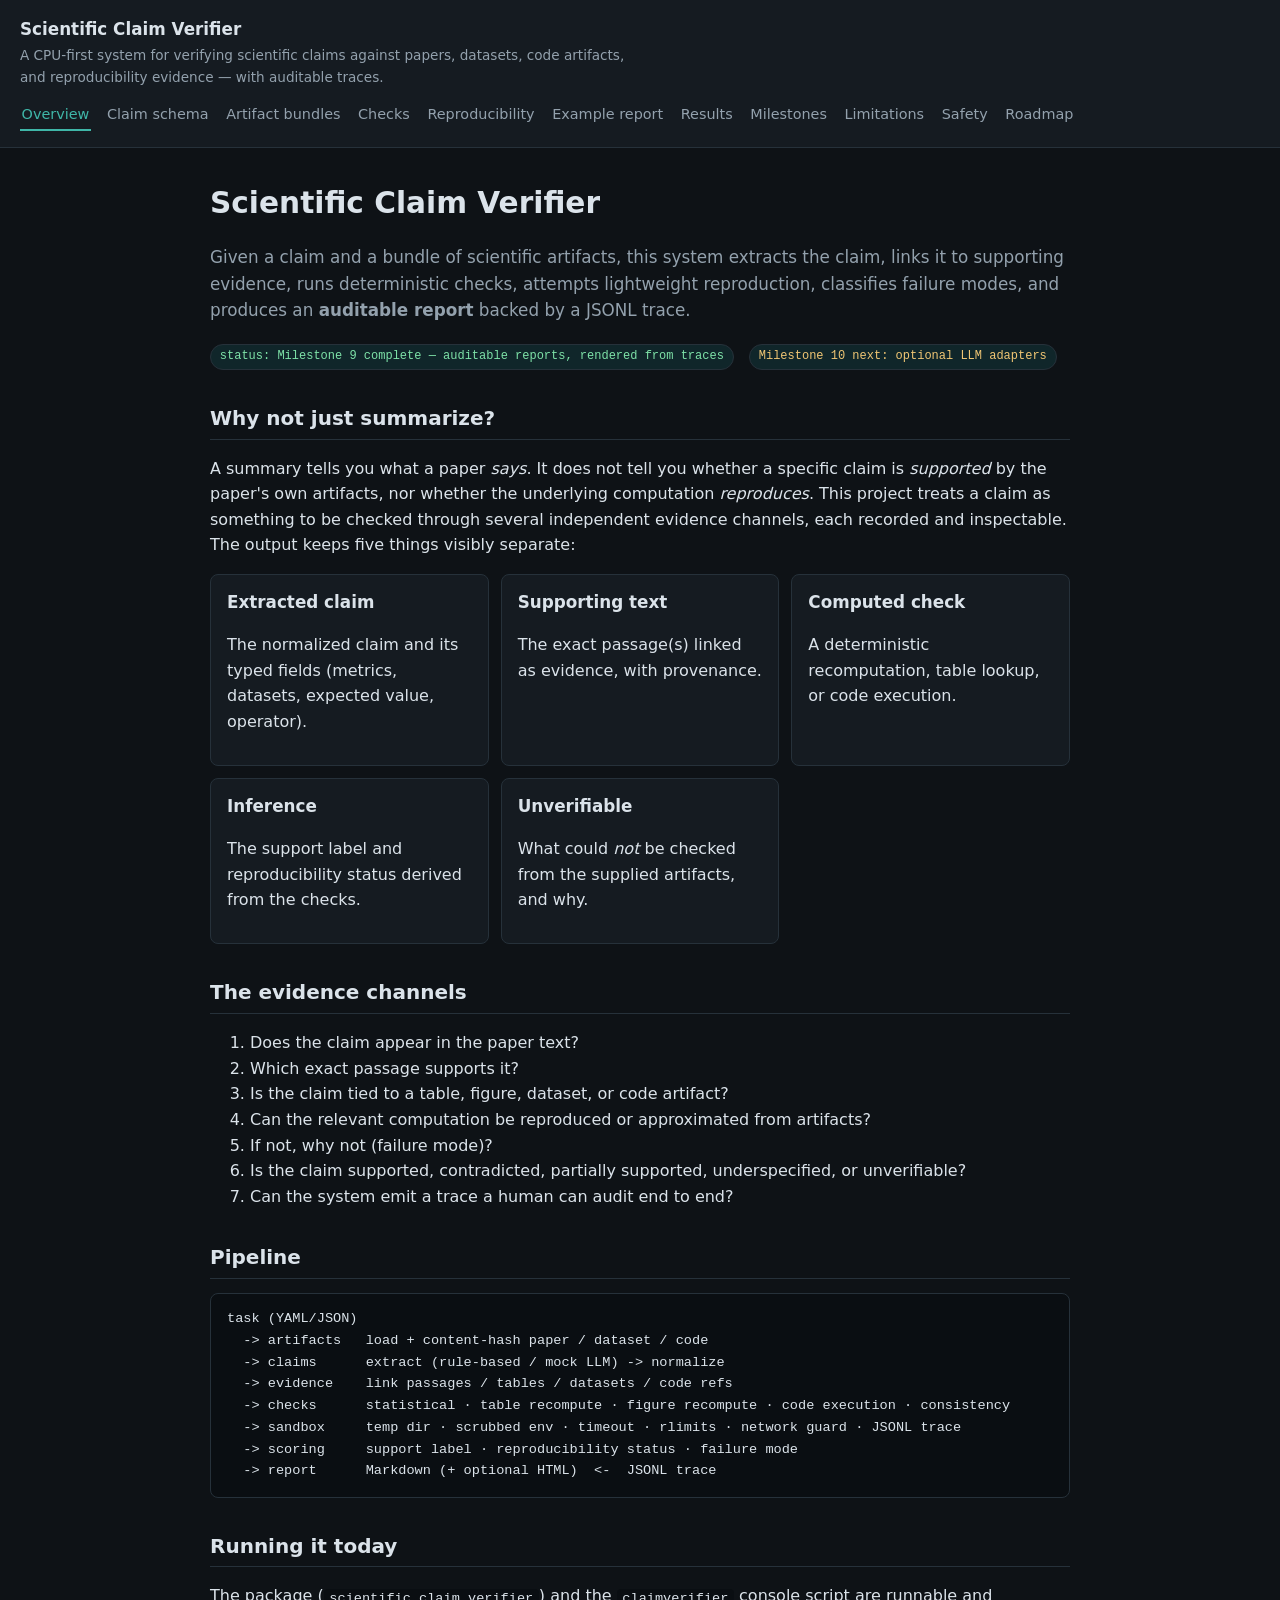
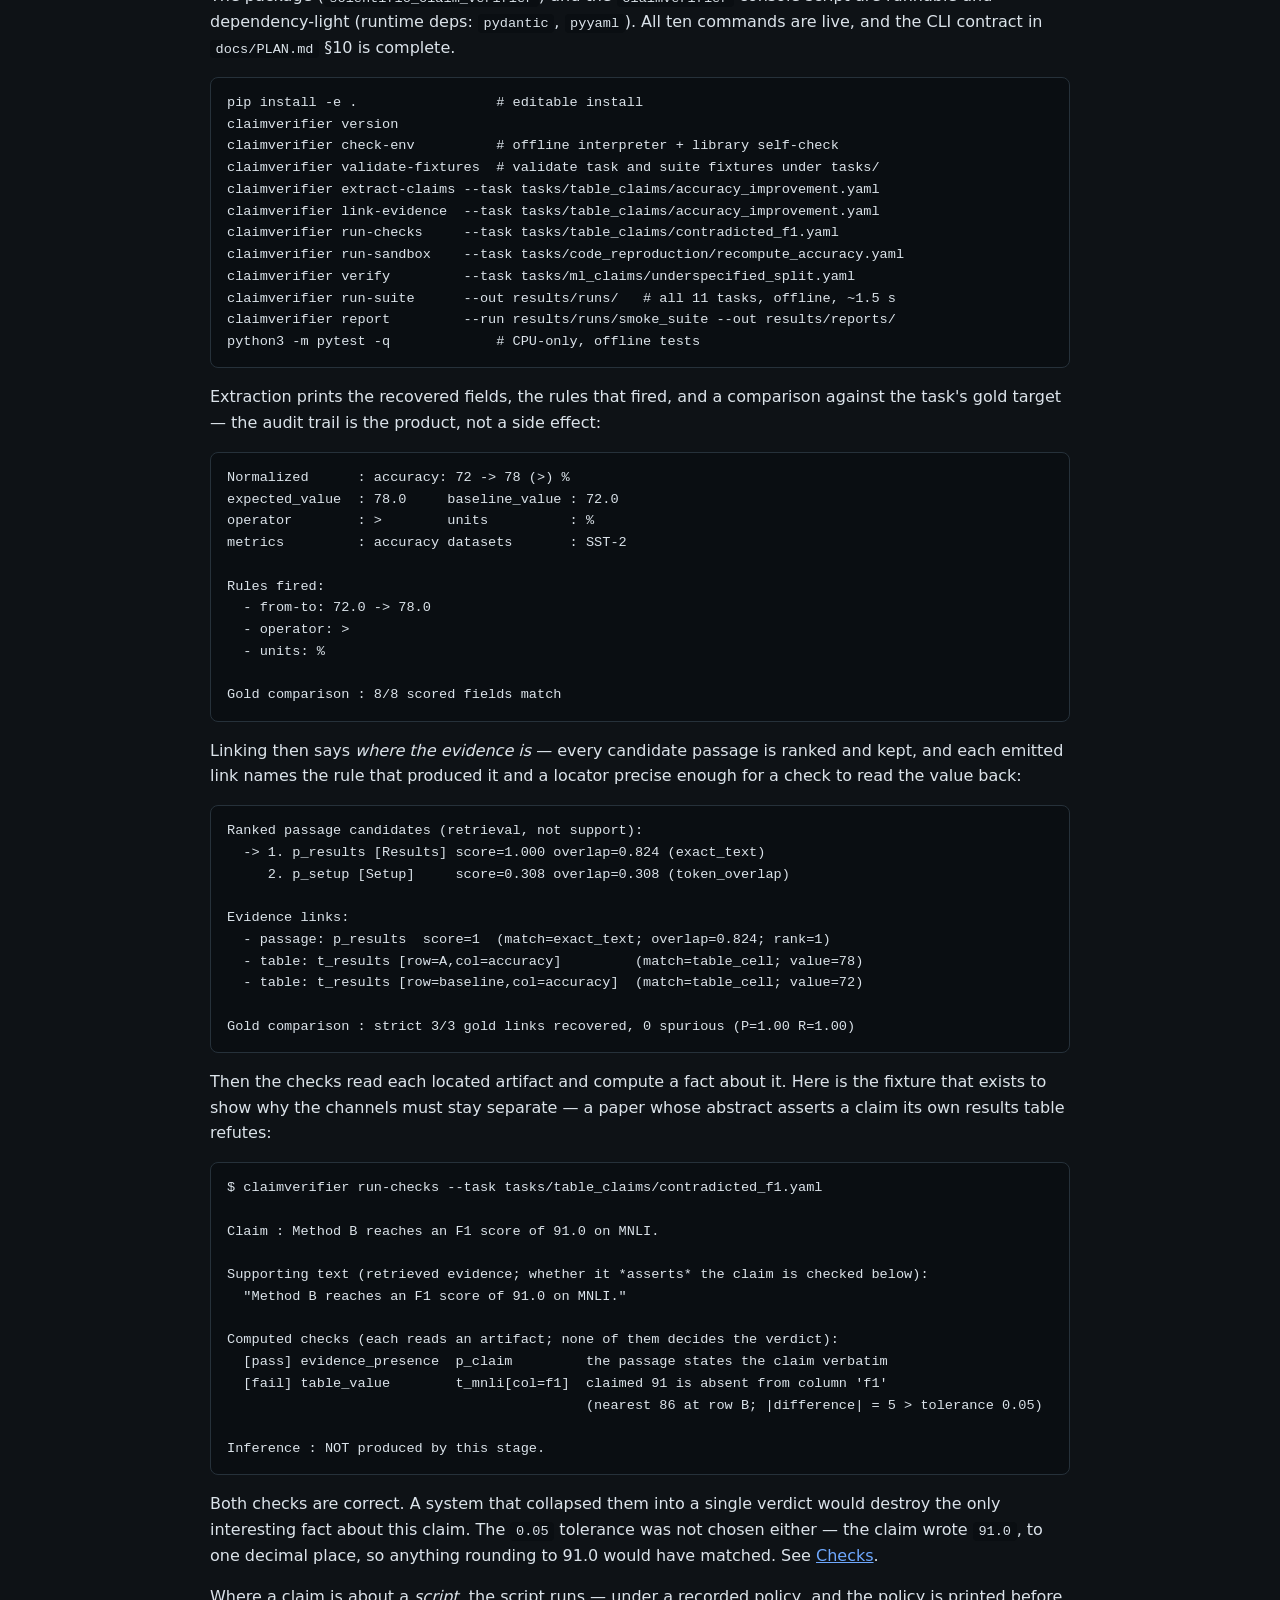
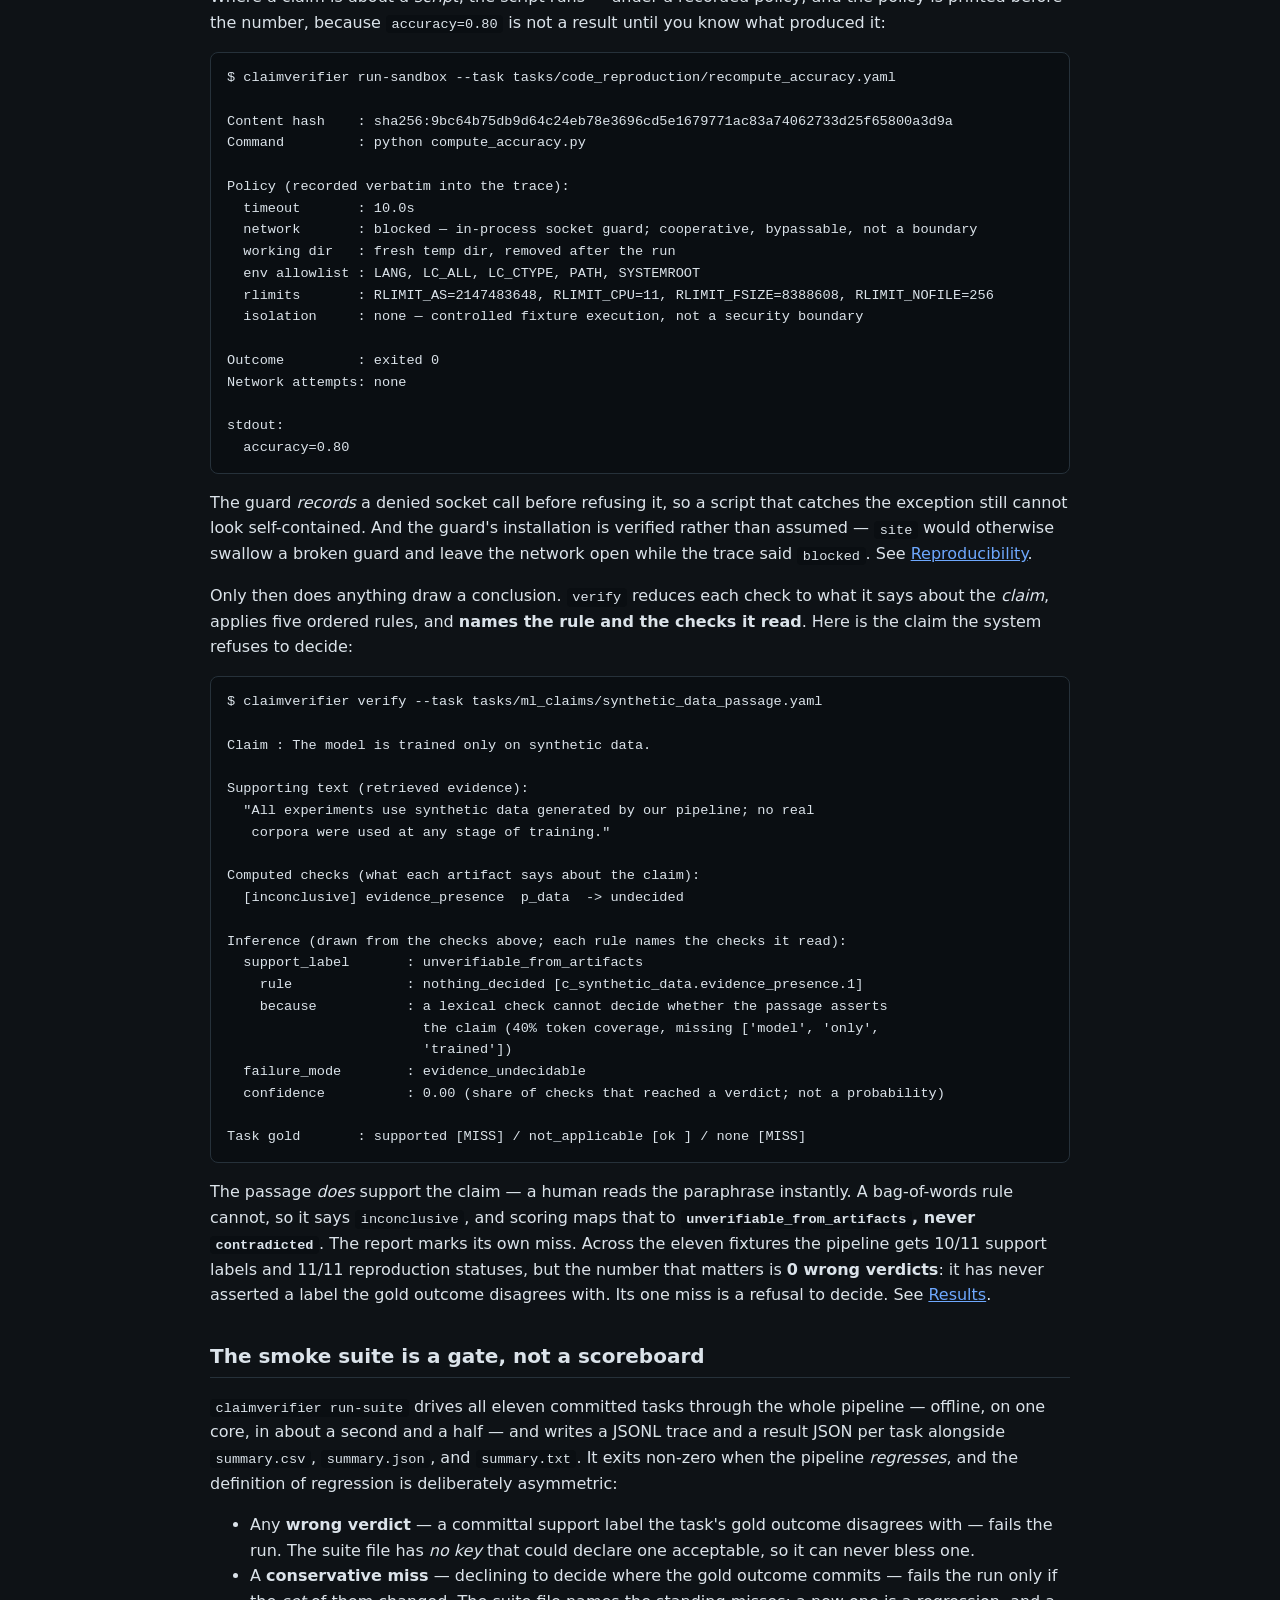
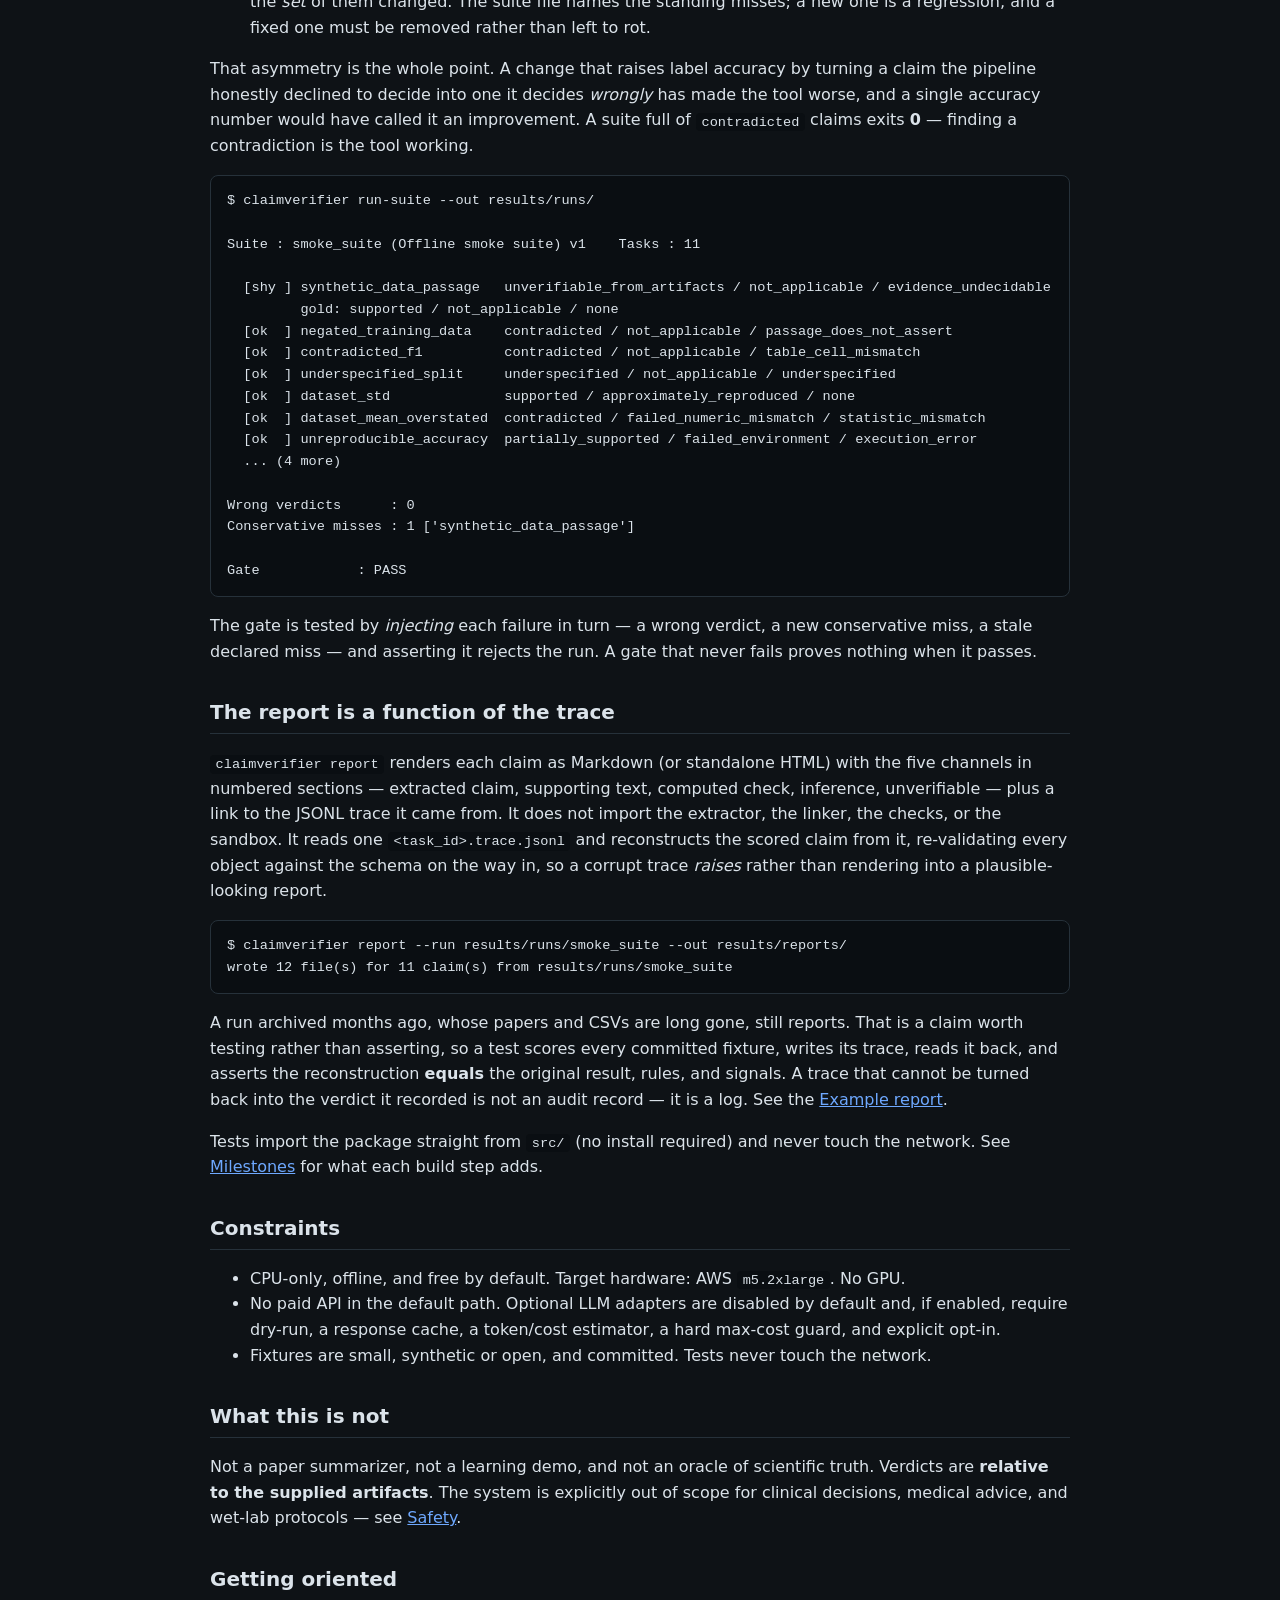
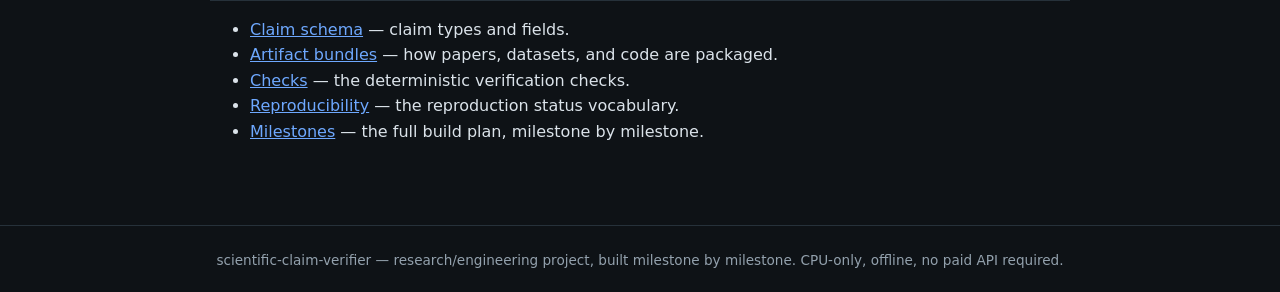
==== commit c5346fcf: "M9: auditable reports rendered from traces (schema 1.3, self-describing traces) Add src/scientific_c" ====
--- a/site/index.html
+++ b/site/index.html
@@ -31,7 +31,7 @@
   reproduction, classifies failure modes, and produces an <strong>auditable report</strong>
   backed by a JSONL trace.</p>
 
-  <p><span class="status done">status: Milestone 8 complete — offline smoke suite</span> &nbsp; <span class="status planned">Milestone 9 next: reports</span></p>
+  <p><span class="status done">status: Milestone 9 complete — auditable reports, rendered from traces</span> &nbsp; <span class="status planned">Milestone 10 next: optional LLM adapters</span></p>
 
   <h2>Why not just summarize?</h2>
   <p>A summary tells you what a paper <em>says</em>. It does not tell you whether a specific
@@ -71,7 +71,8 @@
   <h2>Running it today</h2>
   <p>The package (<code>scientific_claim_verifier</code>) and the <code>claimverifier</code>
   console script are runnable and dependency-light (runtime deps: <code>pydantic</code>,
-  <code>pyyaml</code>). Nine commands are live now; only <code>report</code> is still to come.</p>
+  <code>pyyaml</code>). All ten commands are live, and the CLI contract in
+  <code>docs/PLAN.md</code> §10 is complete.</p>
   <pre><code>pip install -e .                 # editable install
 claimverifier version
 claimverifier check-env          # offline interpreter + library self-check
@@ -82,6 +83,7 @@
 claimverifier run-sandbox    --task tasks/code_reproduction/recompute_accuracy.yaml
 claimverifier verify         --task tasks/ml_claims/underspecified_split.yaml
 claimverifier run-suite      --out results/runs/   # all 11 tasks, offline, ~1.5 s
+claimverifier report         --run results/runs/smoke_suite --out results/reports/
 python3 -m pytest -q             # CPU-only, offline tests</code></pre>
   <p>Extraction prints the recovered fields, the rules that fired, and a comparison against
   the task's gold target — the audit trail is the product, not a side effect:</p>
@@ -228,6 +230,21 @@
   conservative miss, a stale declared miss — and asserting it rejects the run. A gate that never
   fails proves nothing when it passes.</p>
 
+  <h2>The report is a function of the trace</h2>
+  <p><code>claimverifier report</code> renders each claim as Markdown (or standalone HTML) with the
+  five channels in numbered sections — extracted claim, supporting text, computed check, inference,
+  unverifiable — plus a link to the JSONL trace it came from. It does not import the extractor, the
+  linker, the checks, or the sandbox. It reads one <code>&lt;task_id&gt;.trace.jsonl</code> and
+  reconstructs the scored claim from it, re-validating every object against the schema on the way
+  in, so a corrupt trace <em>raises</em> rather than rendering into a plausible-looking report.</p>
+  <pre><code>$ claimverifier report --run results/runs/smoke_suite --out results/reports/
+wrote 12 file(s) for 11 claim(s) from results/runs/smoke_suite</code></pre>
+  <p>A run archived months ago, whose papers and CSVs are long gone, still reports. That is a claim
+  worth testing rather than asserting, so a test scores every committed fixture, writes its trace,
+  reads it back, and asserts the reconstruction <strong>equals</strong> the original result, rules,
+  and signals. A trace that cannot be turned back into the verdict it recorded is not an audit
+  record — it is a log. See the <a href="example-report.html">Example report</a>.</p>
+
   <p>Tests import the package straight from <code>src/</code> (no install required) and never touch
   the network. See <a href="milestones.html">Milestones</a> for what each build step adds.</p>
 
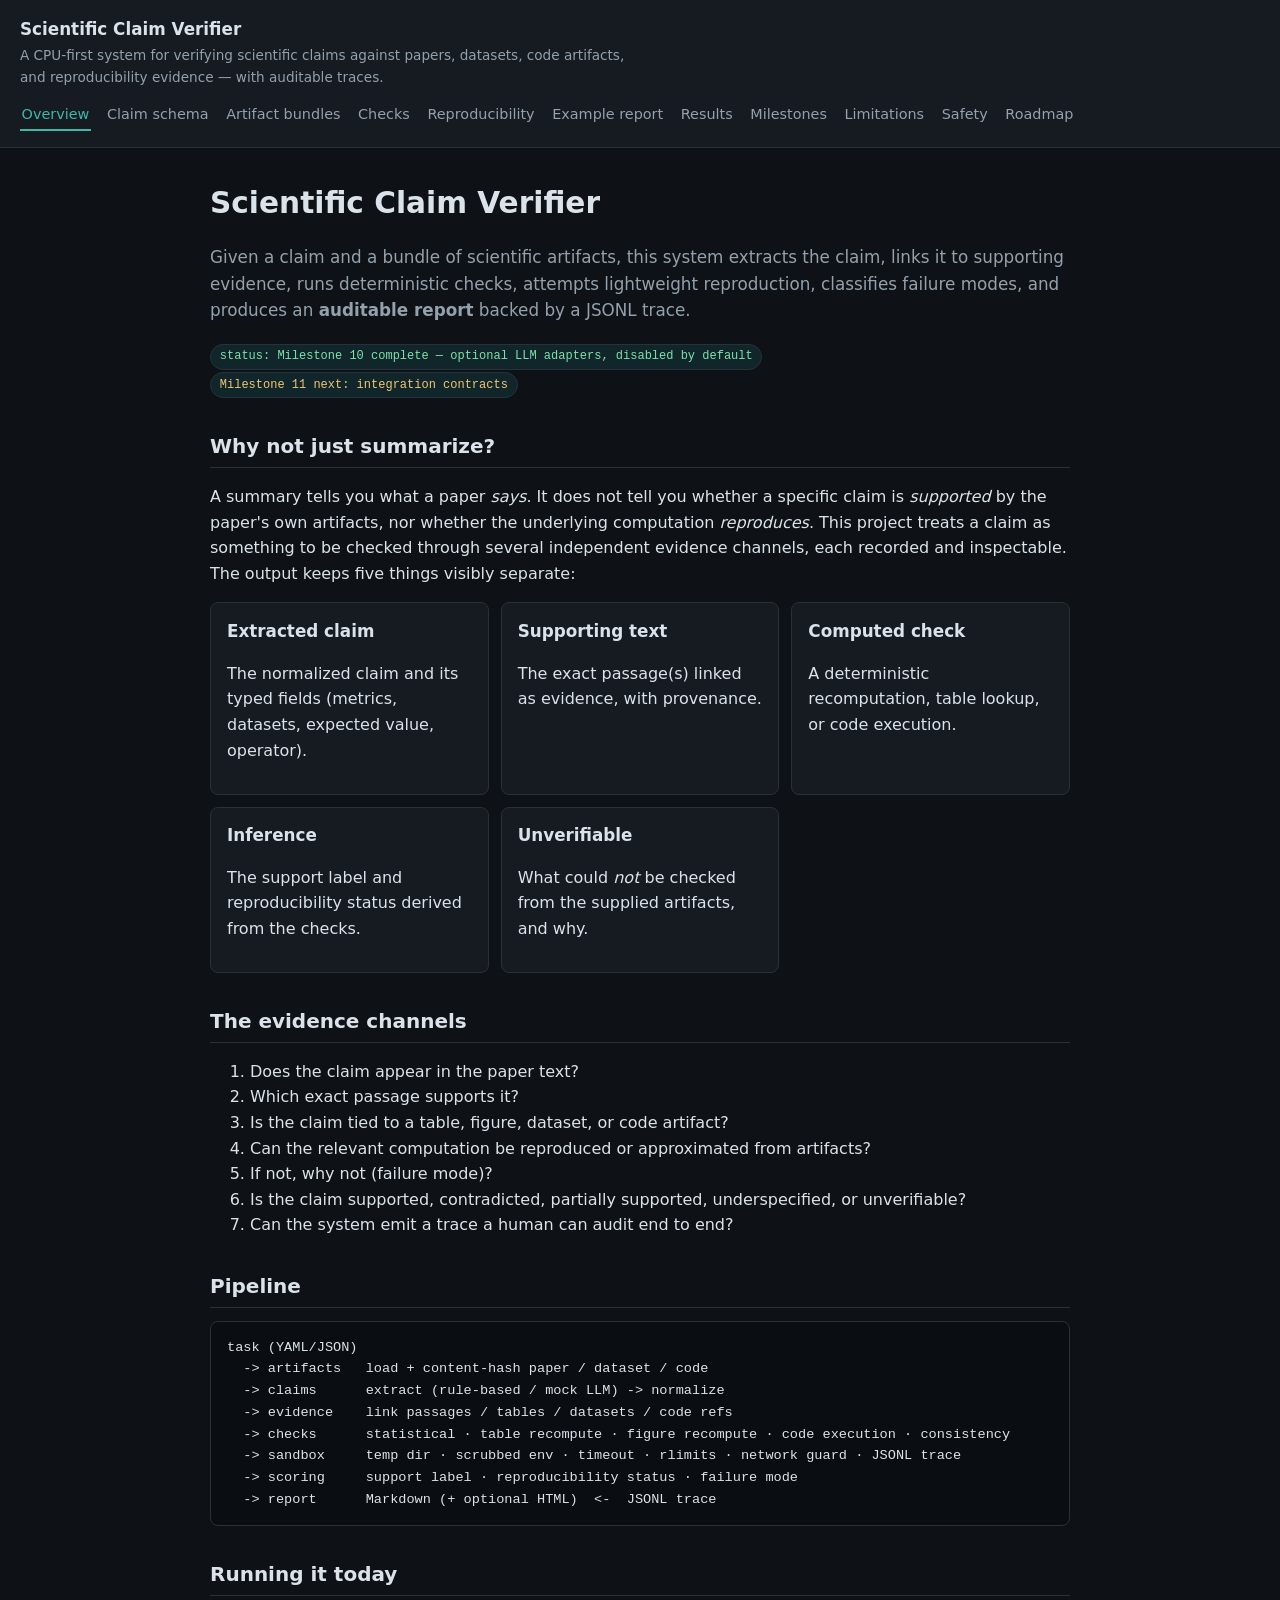
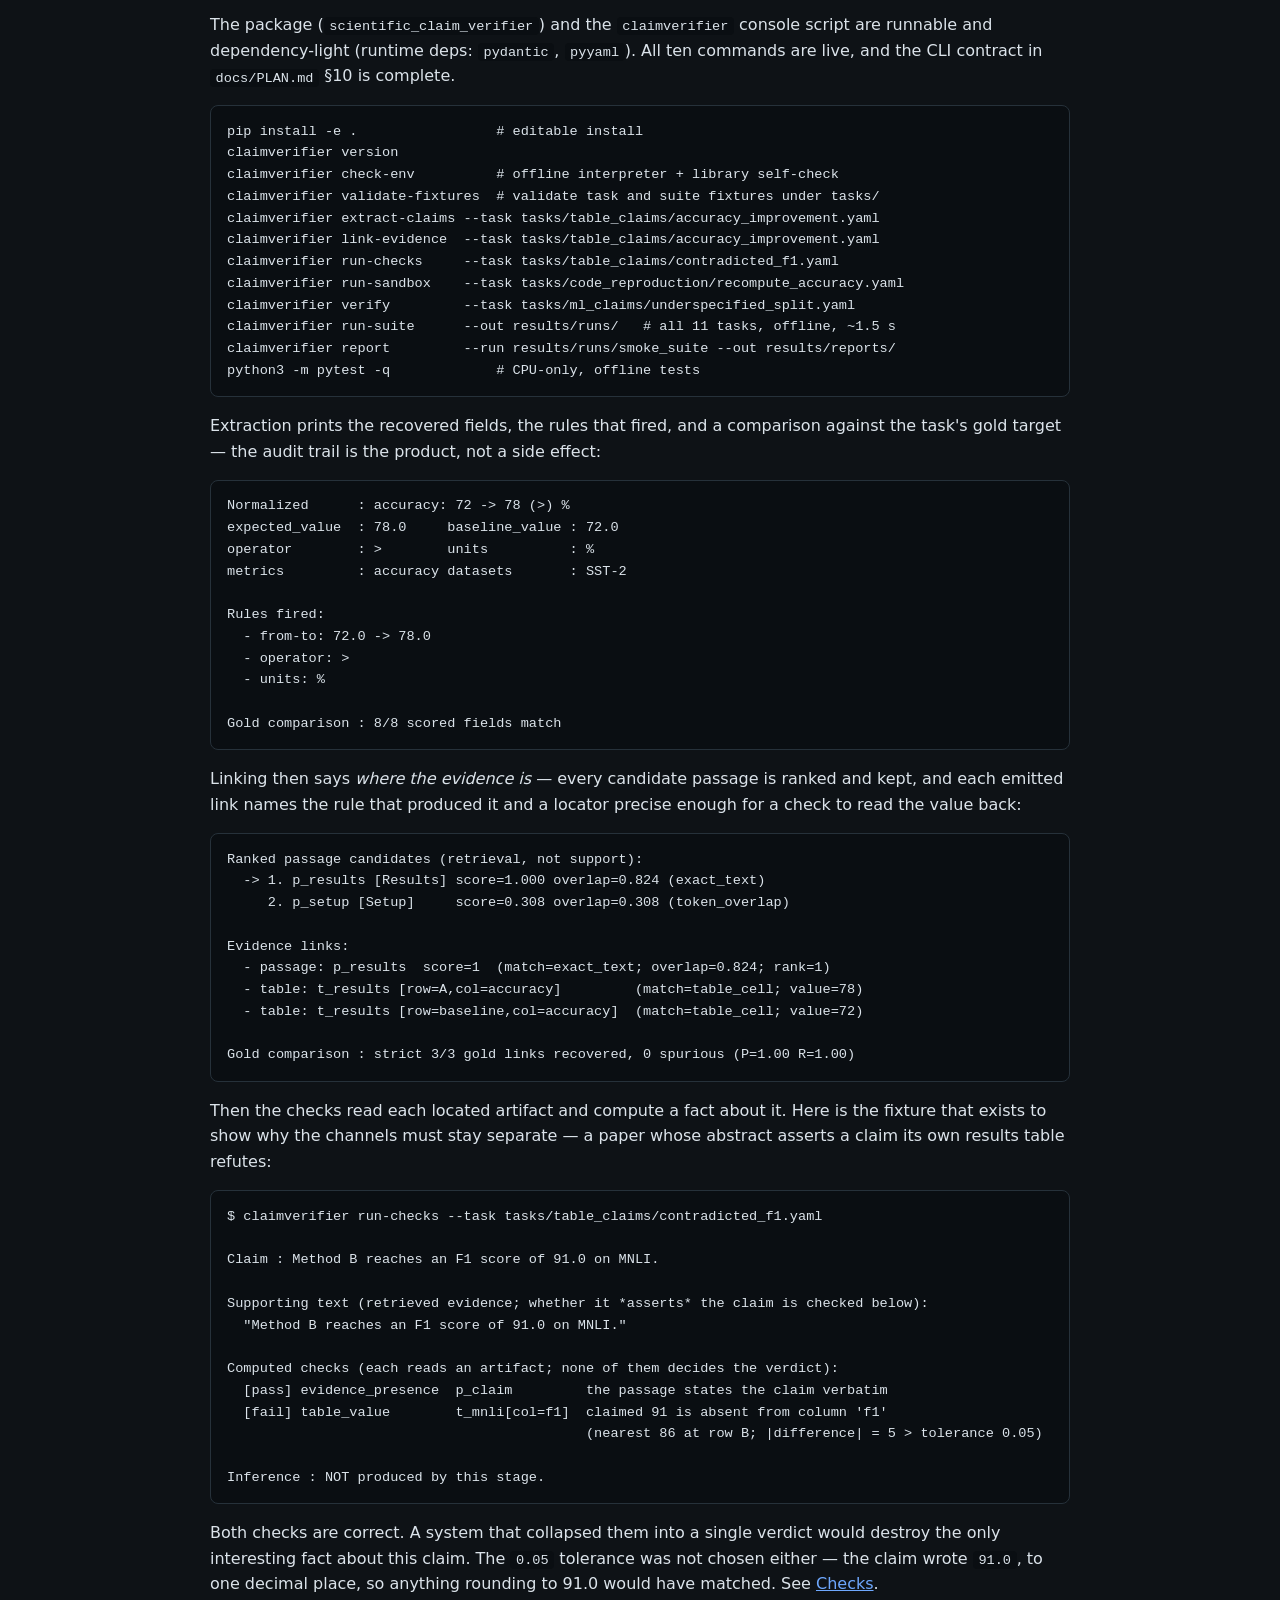
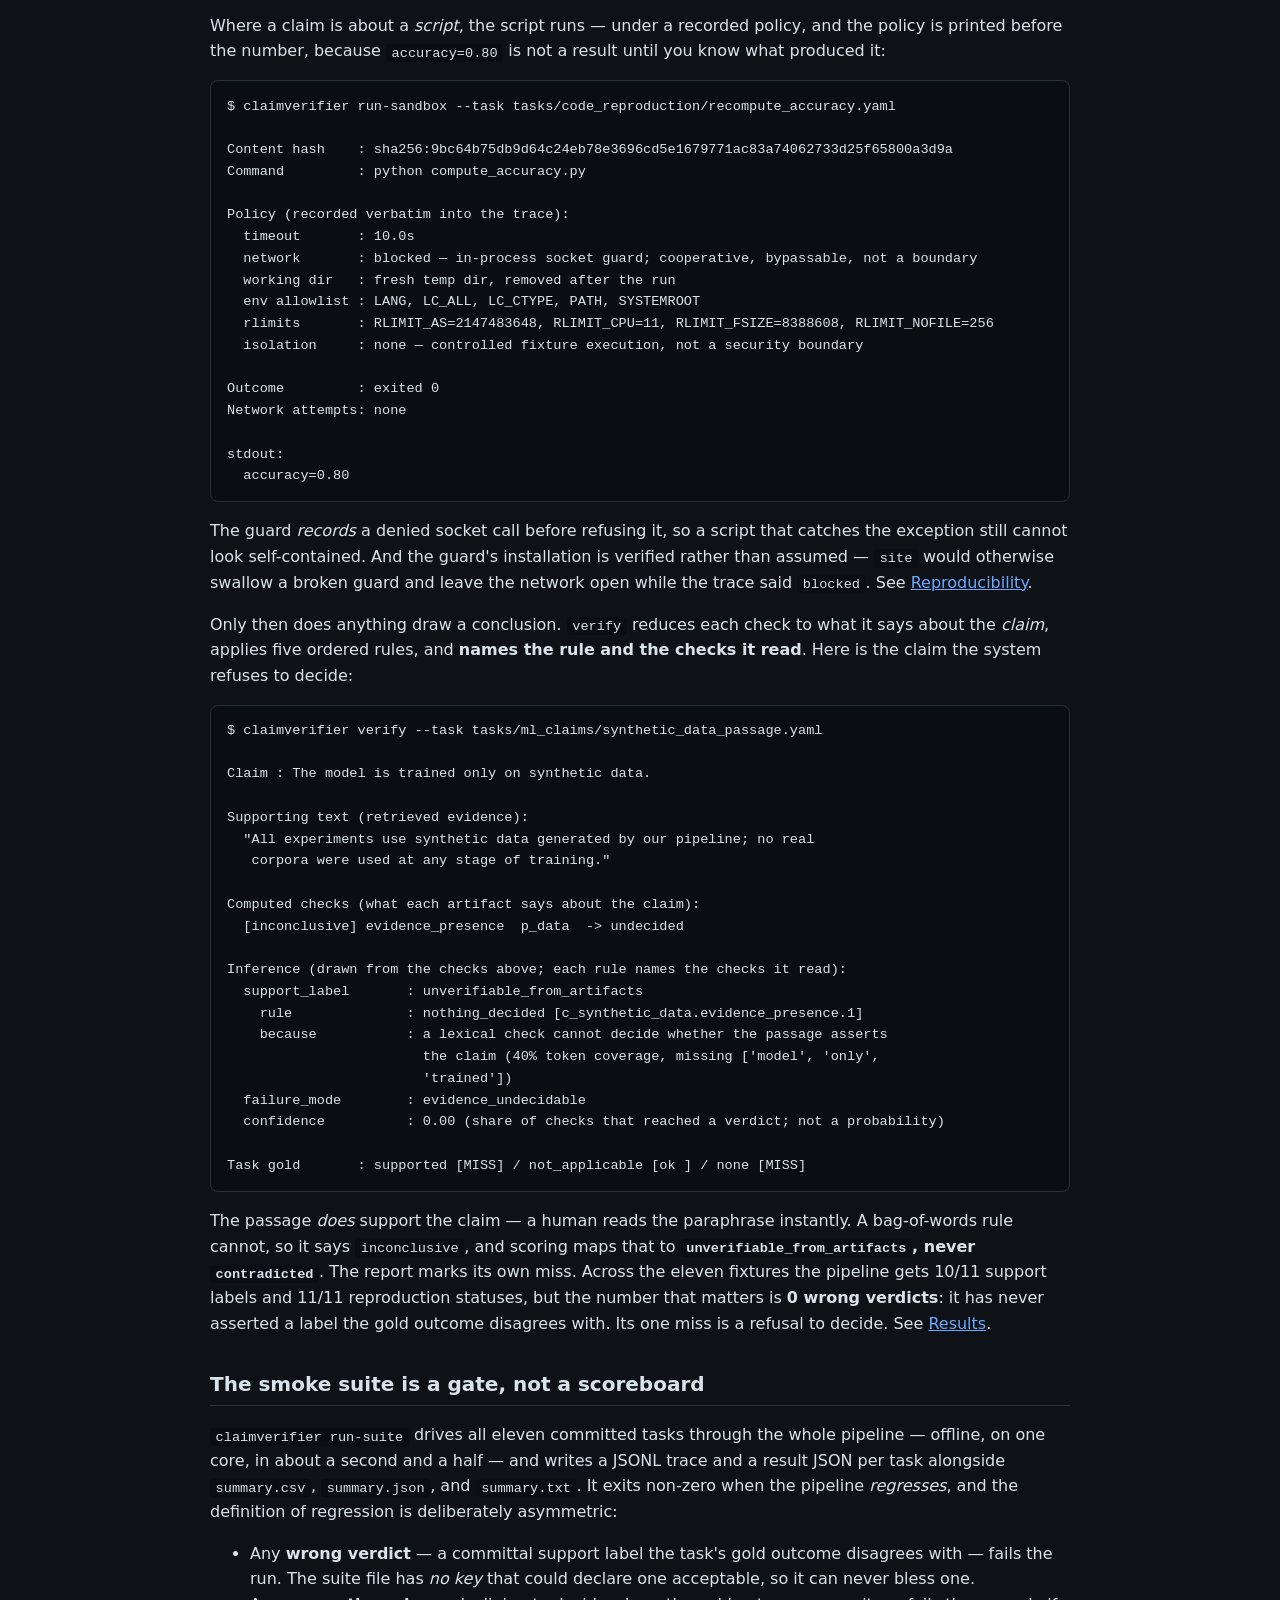
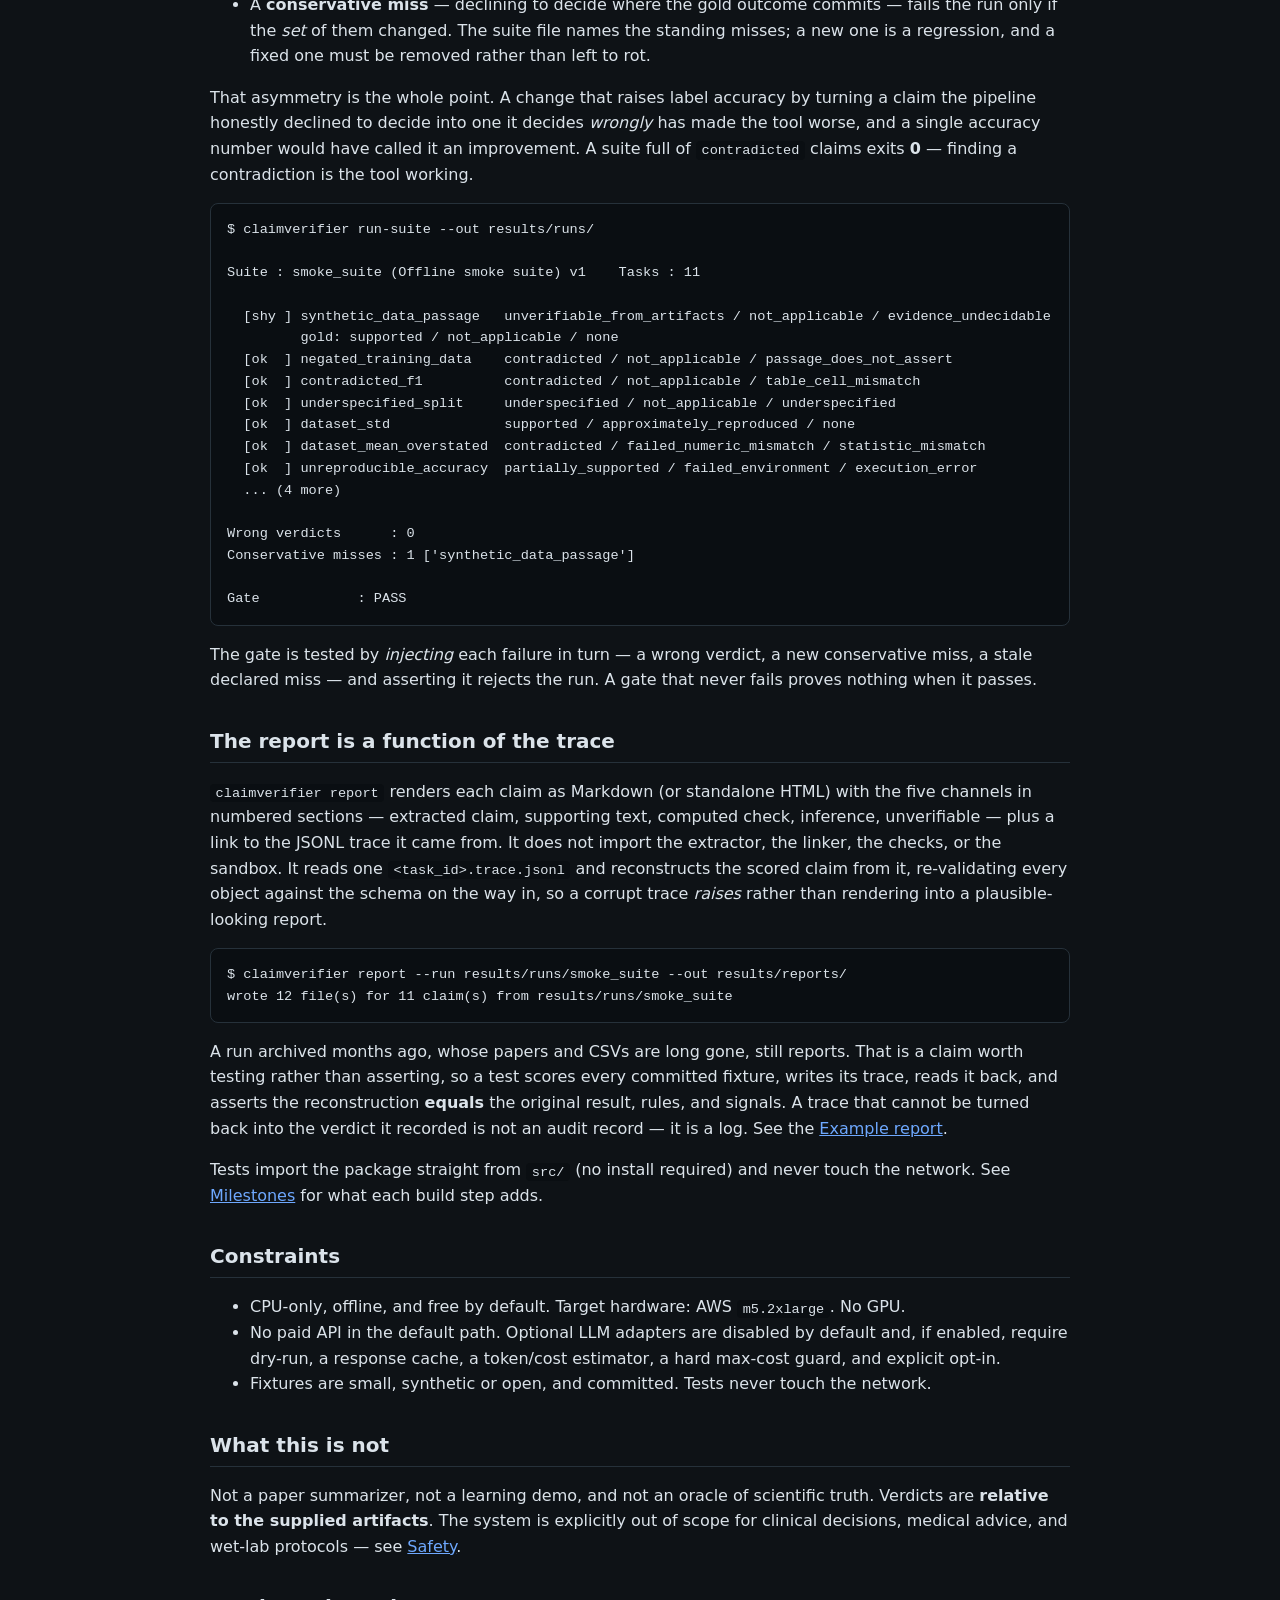
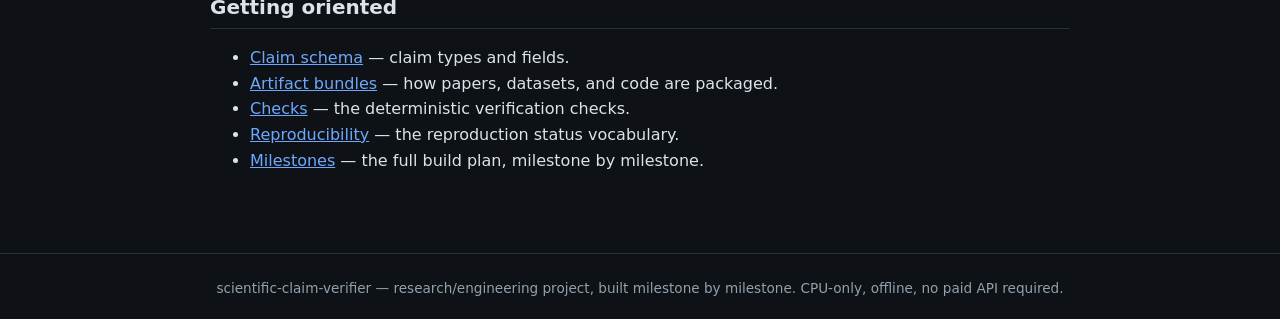
==== commit 5a226904: "M10: optional LLM adapters (disabled by default, free by construction) Add an optional LLM-adapter l" ====
--- a/site/index.html
+++ b/site/index.html
@@ -31,7 +31,7 @@
   reproduction, classifies failure modes, and produces an <strong>auditable report</strong>
   backed by a JSONL trace.</p>
 
-  <p><span class="status done">status: Milestone 9 complete — auditable reports, rendered from traces</span> &nbsp; <span class="status planned">Milestone 10 next: optional LLM adapters</span></p>
+  <p><span class="status done">status: Milestone 10 complete — optional LLM adapters, disabled by default</span> &nbsp; <span class="status planned">Milestone 11 next: integration contracts</span></p>
 
   <h2>Why not just summarize?</h2>
   <p>A summary tells you what a paper <em>says</em>. It does not tell you whether a specific
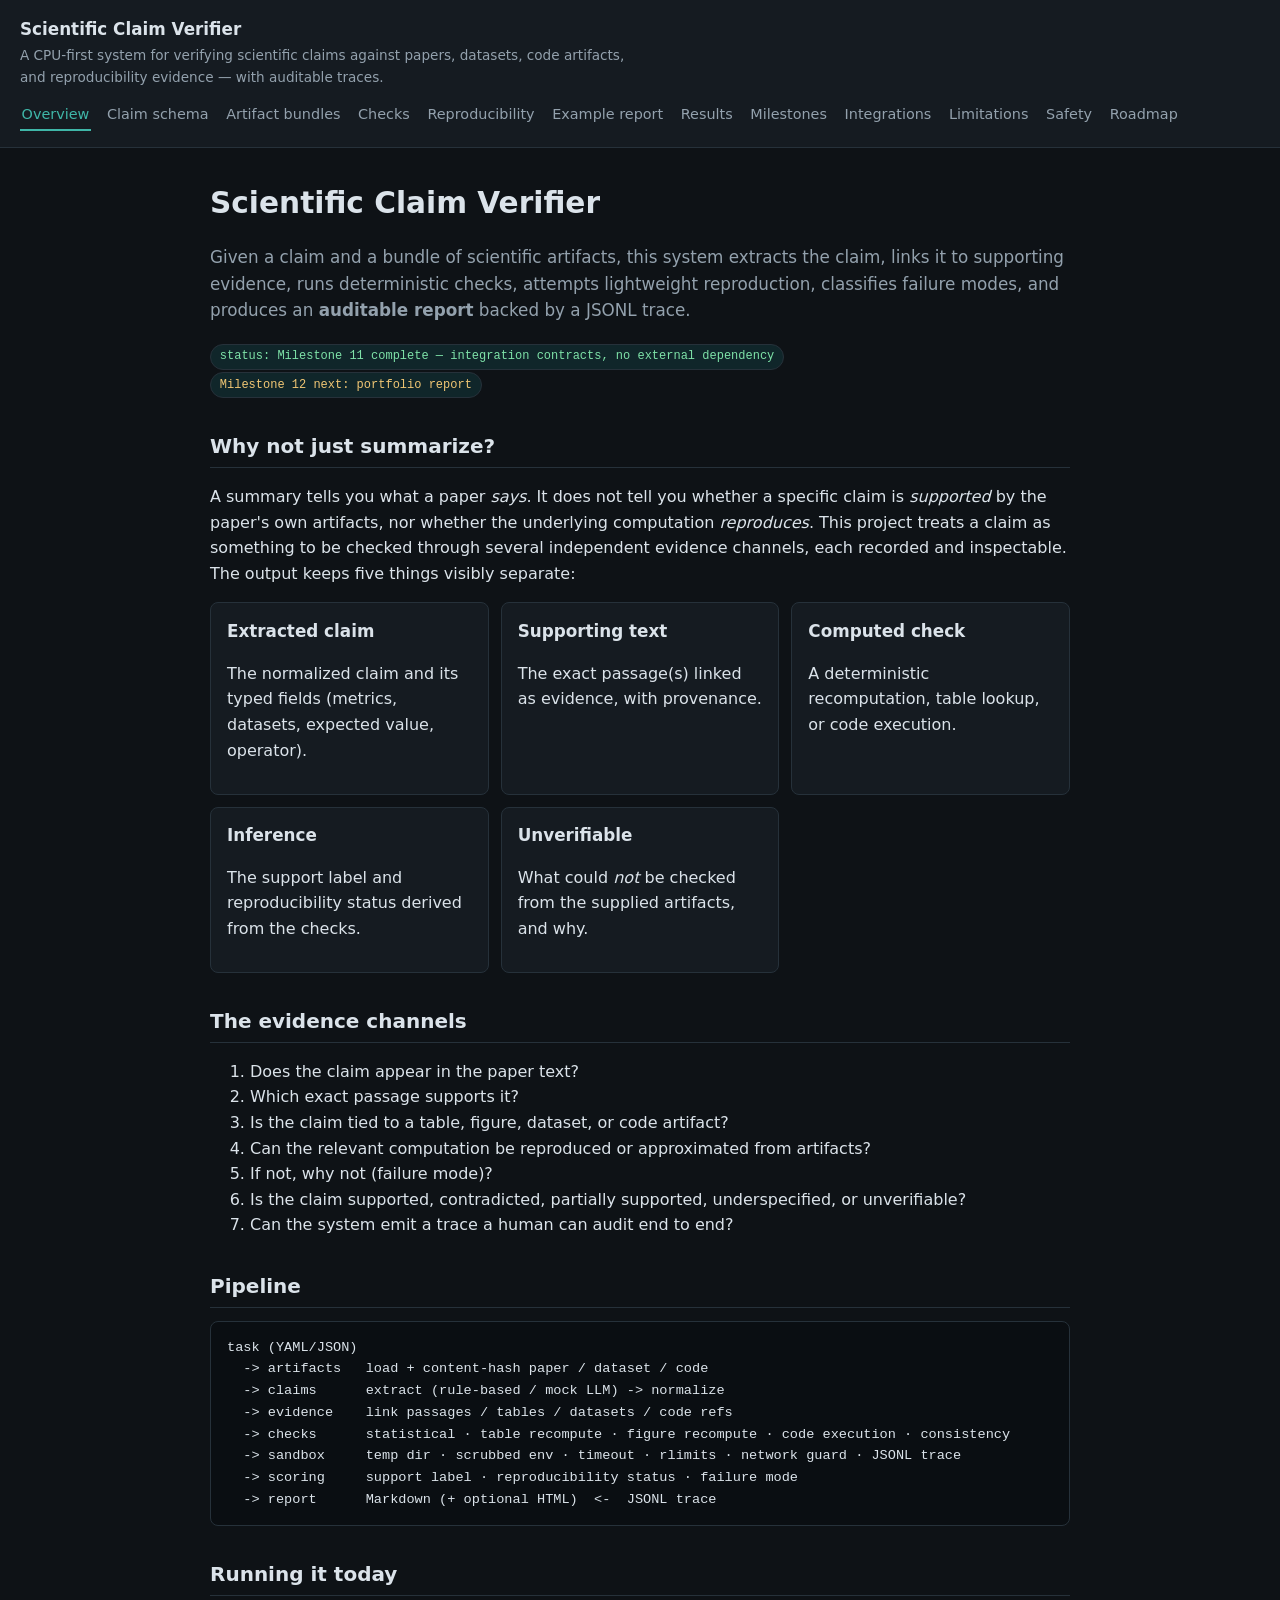
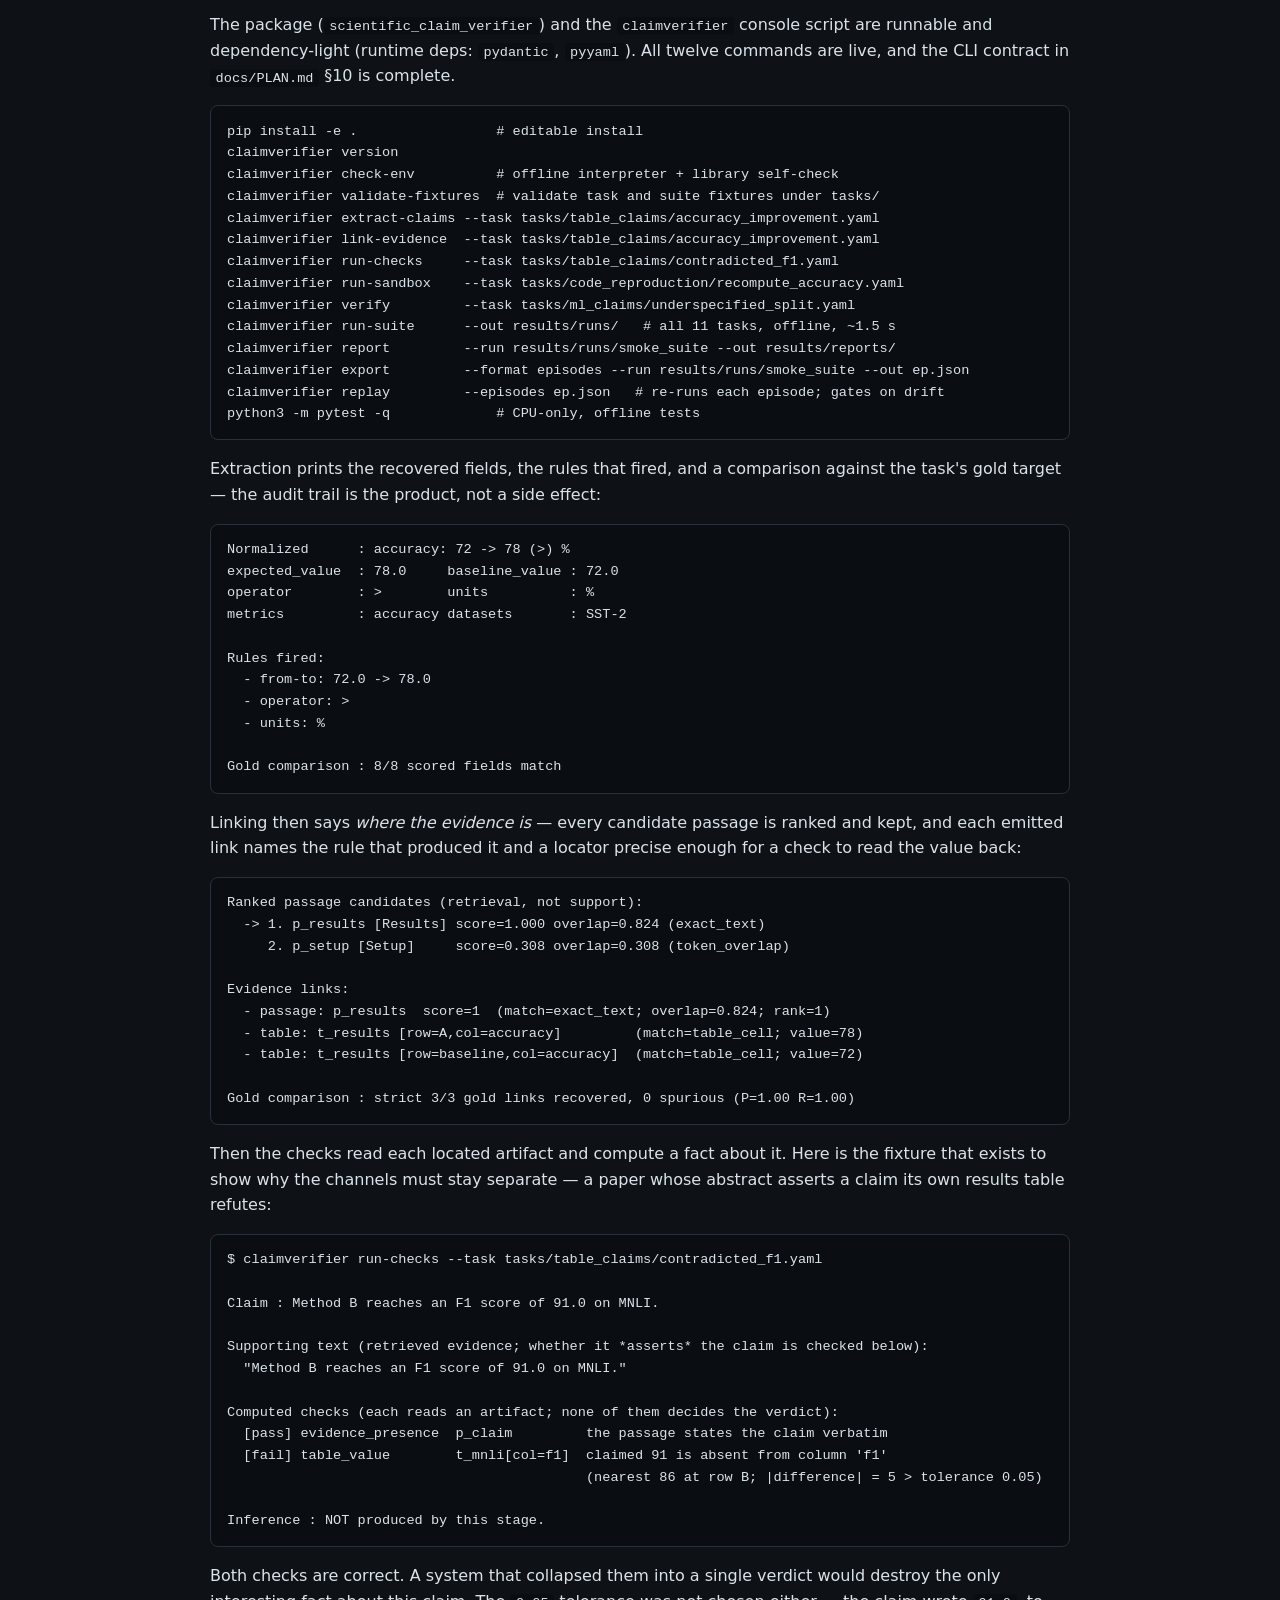
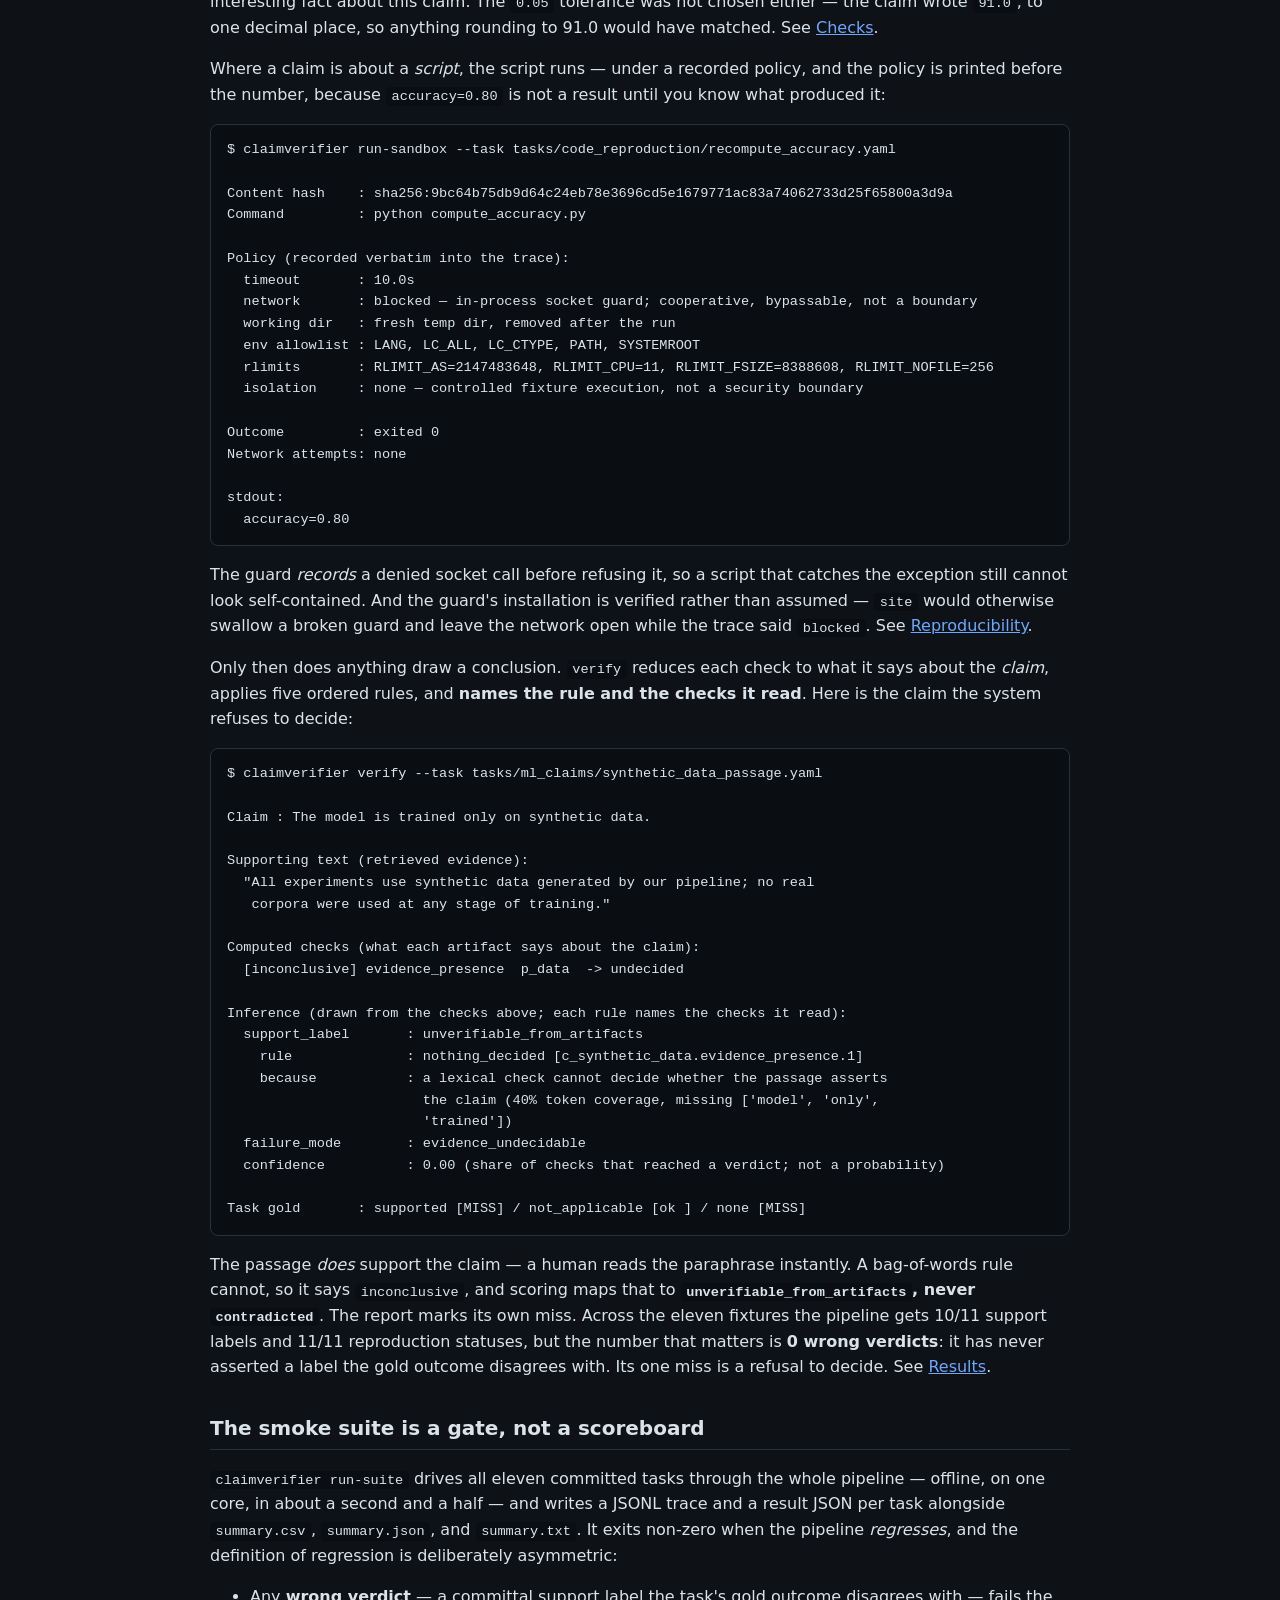
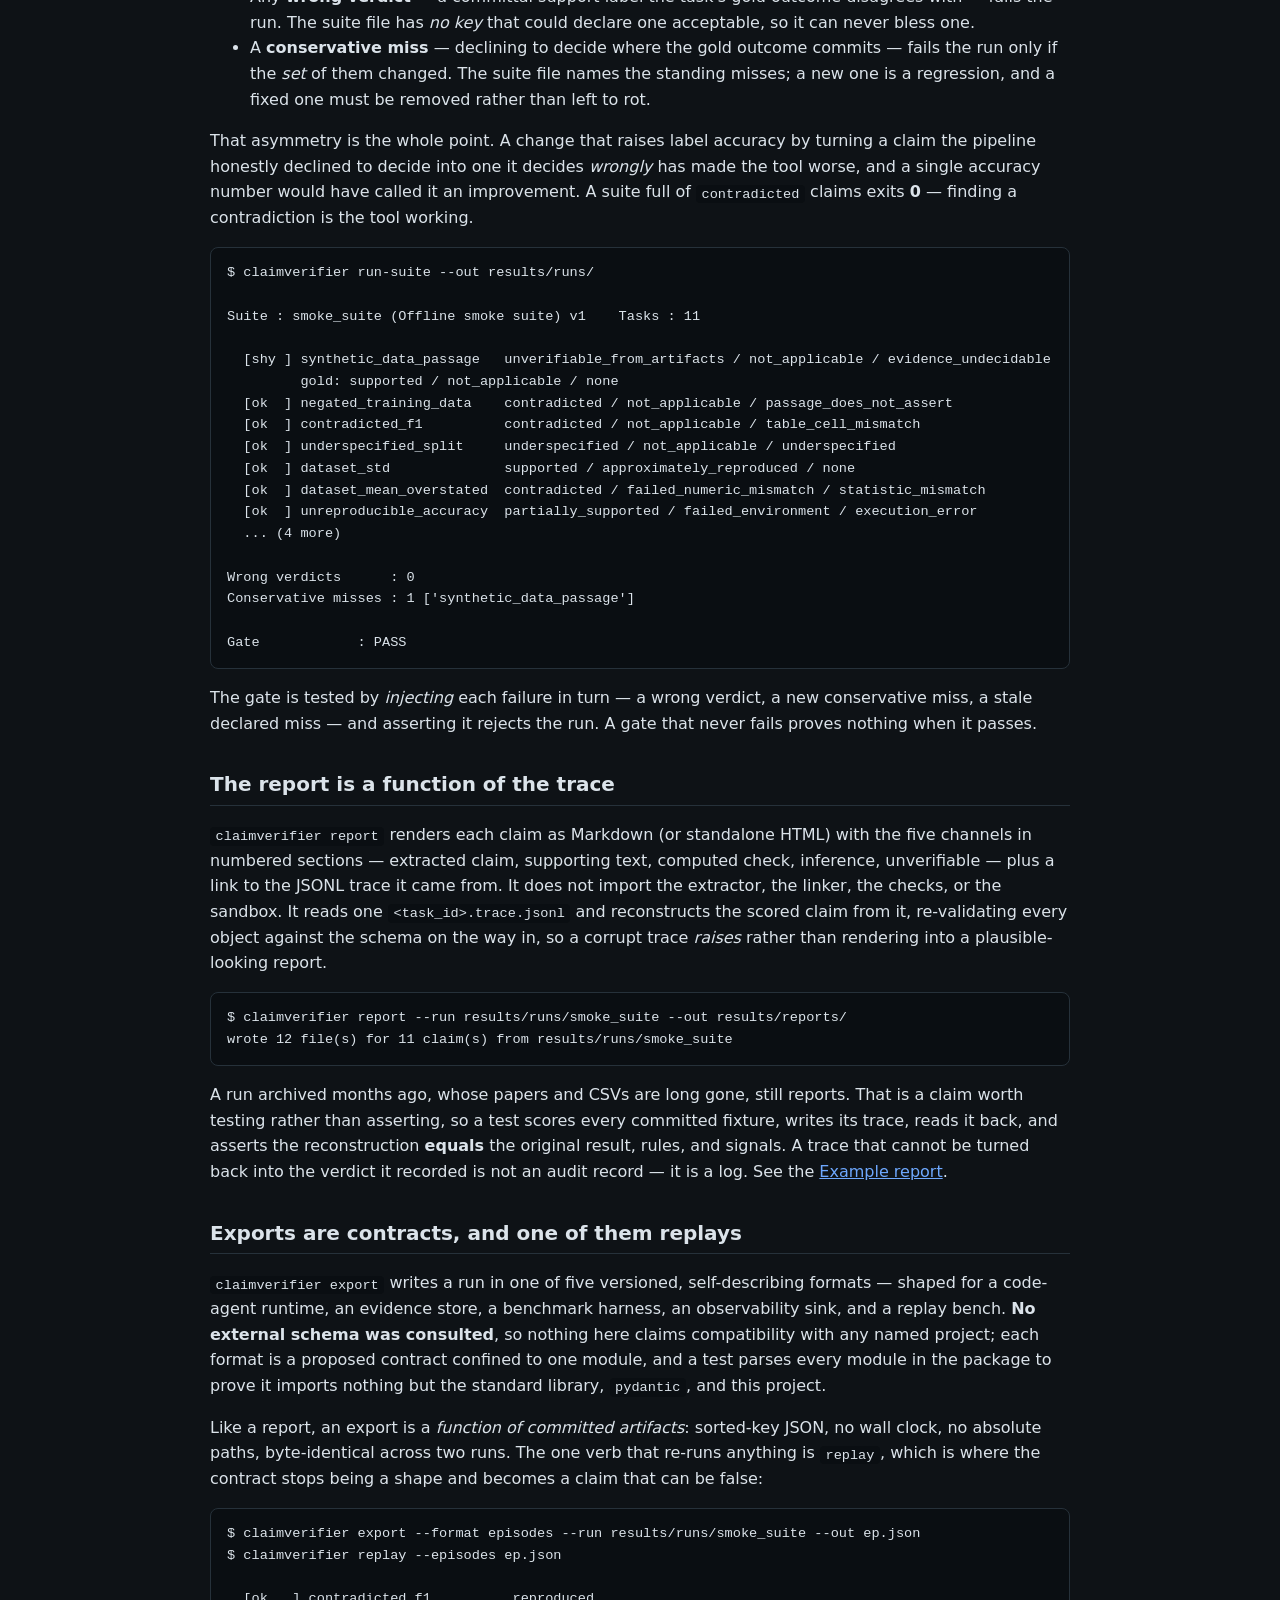
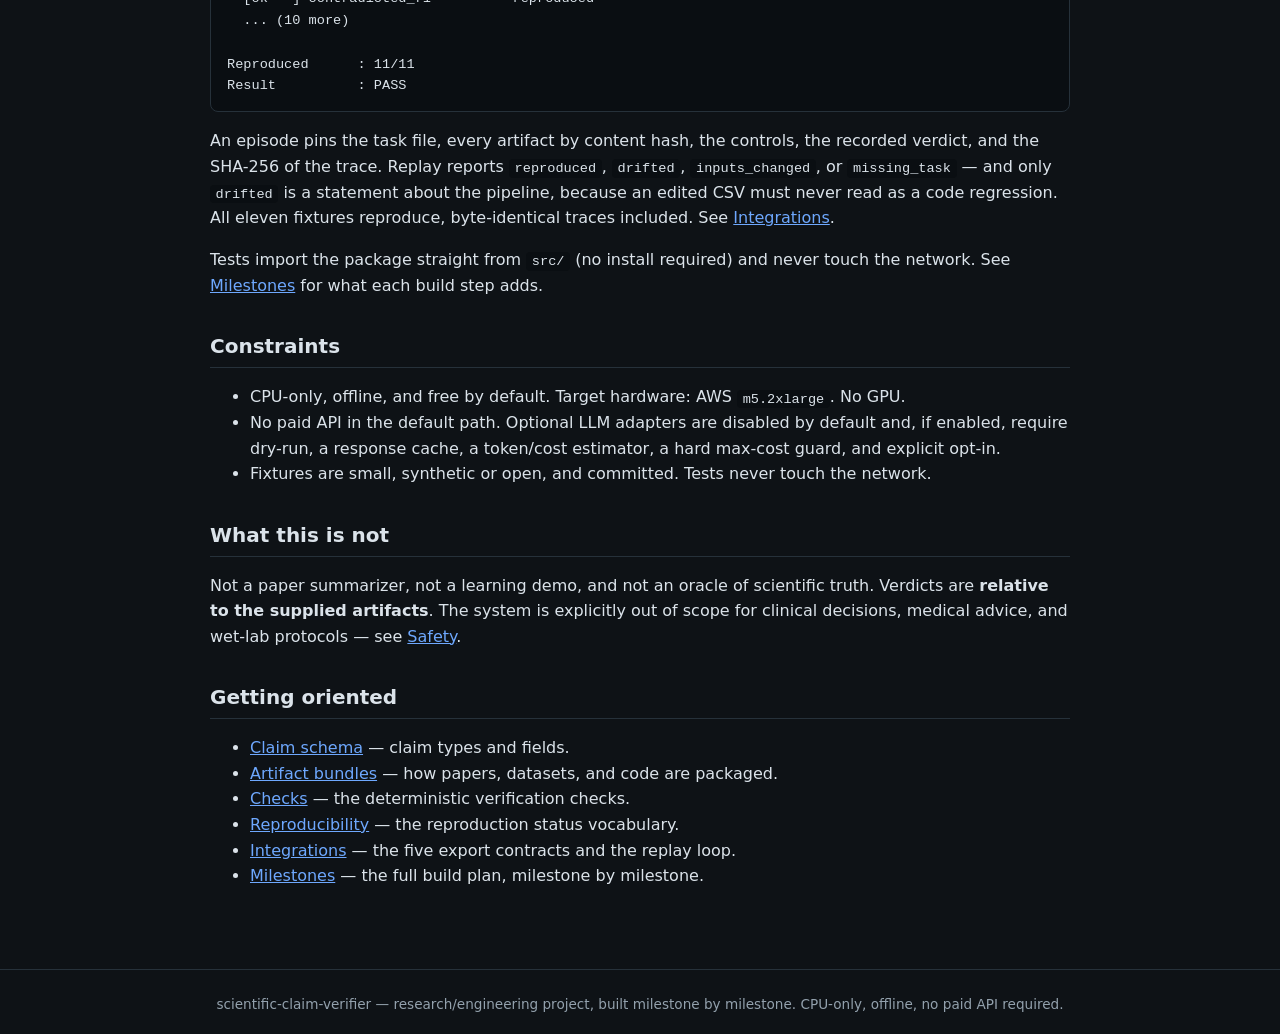
==== commit df386f43: "M11: integration contracts (five exports, one replay, no external dependency) An `integrations/` pac" ====
--- a/site/index.html
+++ b/site/index.html
@@ -19,6 +19,7 @@
     <a href="example-report.html">Example report</a>
     <a href="results.html">Results</a>
     <a href="milestones.html">Milestones</a>
+    <a href="integrations.html">Integrations</a>
     <a href="limitations.html">Limitations</a>
     <a href="safety.html">Safety</a>
     <a href="roadmap.html">Roadmap</a>
@@ -31,7 +32,7 @@
   reproduction, classifies failure modes, and produces an <strong>auditable report</strong>
   backed by a JSONL trace.</p>
 
-  <p><span class="status done">status: Milestone 10 complete — optional LLM adapters, disabled by default</span> &nbsp; <span class="status planned">Milestone 11 next: integration contracts</span></p>
+  <p><span class="status done">status: Milestone 11 complete — integration contracts, no external dependency</span> &nbsp; <span class="status planned">Milestone 12 next: portfolio report</span></p>
 
   <h2>Why not just summarize?</h2>
   <p>A summary tells you what a paper <em>says</em>. It does not tell you whether a specific
@@ -71,7 +72,7 @@
   <h2>Running it today</h2>
   <p>The package (<code>scientific_claim_verifier</code>) and the <code>claimverifier</code>
   console script are runnable and dependency-light (runtime deps: <code>pydantic</code>,
-  <code>pyyaml</code>). All ten commands are live, and the CLI contract in
+  <code>pyyaml</code>). All twelve commands are live, and the CLI contract in
   <code>docs/PLAN.md</code> §10 is complete.</p>
   <pre><code>pip install -e .                 # editable install
 claimverifier version
@@ -84,6 +85,8 @@
 claimverifier verify         --task tasks/ml_claims/underspecified_split.yaml
 claimverifier run-suite      --out results/runs/   # all 11 tasks, offline, ~1.5 s
 claimverifier report         --run results/runs/smoke_suite --out results/reports/
+claimverifier export         --format episodes --run results/runs/smoke_suite --out ep.json
+claimverifier replay         --episodes ep.json   # re-runs each episode; gates on drift
 python3 -m pytest -q             # CPU-only, offline tests</code></pre>
   <p>Extraction prints the recovered fields, the rules that fired, and a comparison against
   the task's gold target — the audit trail is the product, not a side effect:</p>
@@ -245,6 +248,32 @@
   and signals. A trace that cannot be turned back into the verdict it recorded is not an audit
   record — it is a log. See the <a href="example-report.html">Example report</a>.</p>
 
+  <h2>Exports are contracts, and one of them replays</h2>
+  <p><code>claimverifier export</code> writes a run in one of five versioned, self-describing formats
+  — shaped for a code-agent runtime, an evidence store, a benchmark harness, an observability sink,
+  and a replay bench. <strong>No external schema was consulted</strong>, so nothing here claims
+  compatibility with any named project; each format is a proposed contract confined to one module,
+  and a test parses every module in the package to prove it imports nothing but the standard library,
+  <code>pydantic</code>, and this project.</p>
+  <p>Like a report, an export is a <em>function of committed artifacts</em>: sorted-key JSON, no wall
+  clock, no absolute paths, byte-identical across two runs. The one verb that re-runs anything is
+  <code>replay</code>, which is where the contract stops being a shape and becomes a claim that can
+  be false:</p>
+  <pre><code>$ claimverifier export --format episodes --run results/runs/smoke_suite --out ep.json
+$ claimverifier replay --episodes ep.json
+
+  [ok   ] contradicted_f1          reproduced
+  ... (10 more)
+
+Reproduced      : 11/11
+Result          : PASS</code></pre>
+  <p>An episode pins the task file, every artifact by content hash, the controls, the recorded
+  verdict, and the SHA-256 of the trace. Replay reports <code>reproduced</code>,
+  <code>drifted</code>, <code>inputs_changed</code>, or <code>missing_task</code> — and only
+  <code>drifted</code> is a statement about the pipeline, because an edited CSV must never read as a
+  code regression. All eleven fixtures reproduce, byte-identical traces included. See
+  <a href="integrations.html">Integrations</a>.</p>
+
   <p>Tests import the package straight from <code>src/</code> (no install required) and never touch
   the network. See <a href="milestones.html">Milestones</a> for what each build step adds.</p>
 
@@ -269,6 +298,7 @@
     <li><a href="artifact-bundles.html">Artifact bundles</a> — how papers, datasets, and code are packaged.</li>
     <li><a href="checks.html">Checks</a> — the deterministic verification checks.</li>
     <li><a href="reproducibility.html">Reproducibility</a> — the reproduction status vocabulary.</li>
+    <li><a href="integrations.html">Integrations</a> — the five export contracts and the replay loop.</li>
     <li><a href="milestones.html">Milestones</a> — the full build plan, milestone by milestone.</li>
   </ul>
 </main>
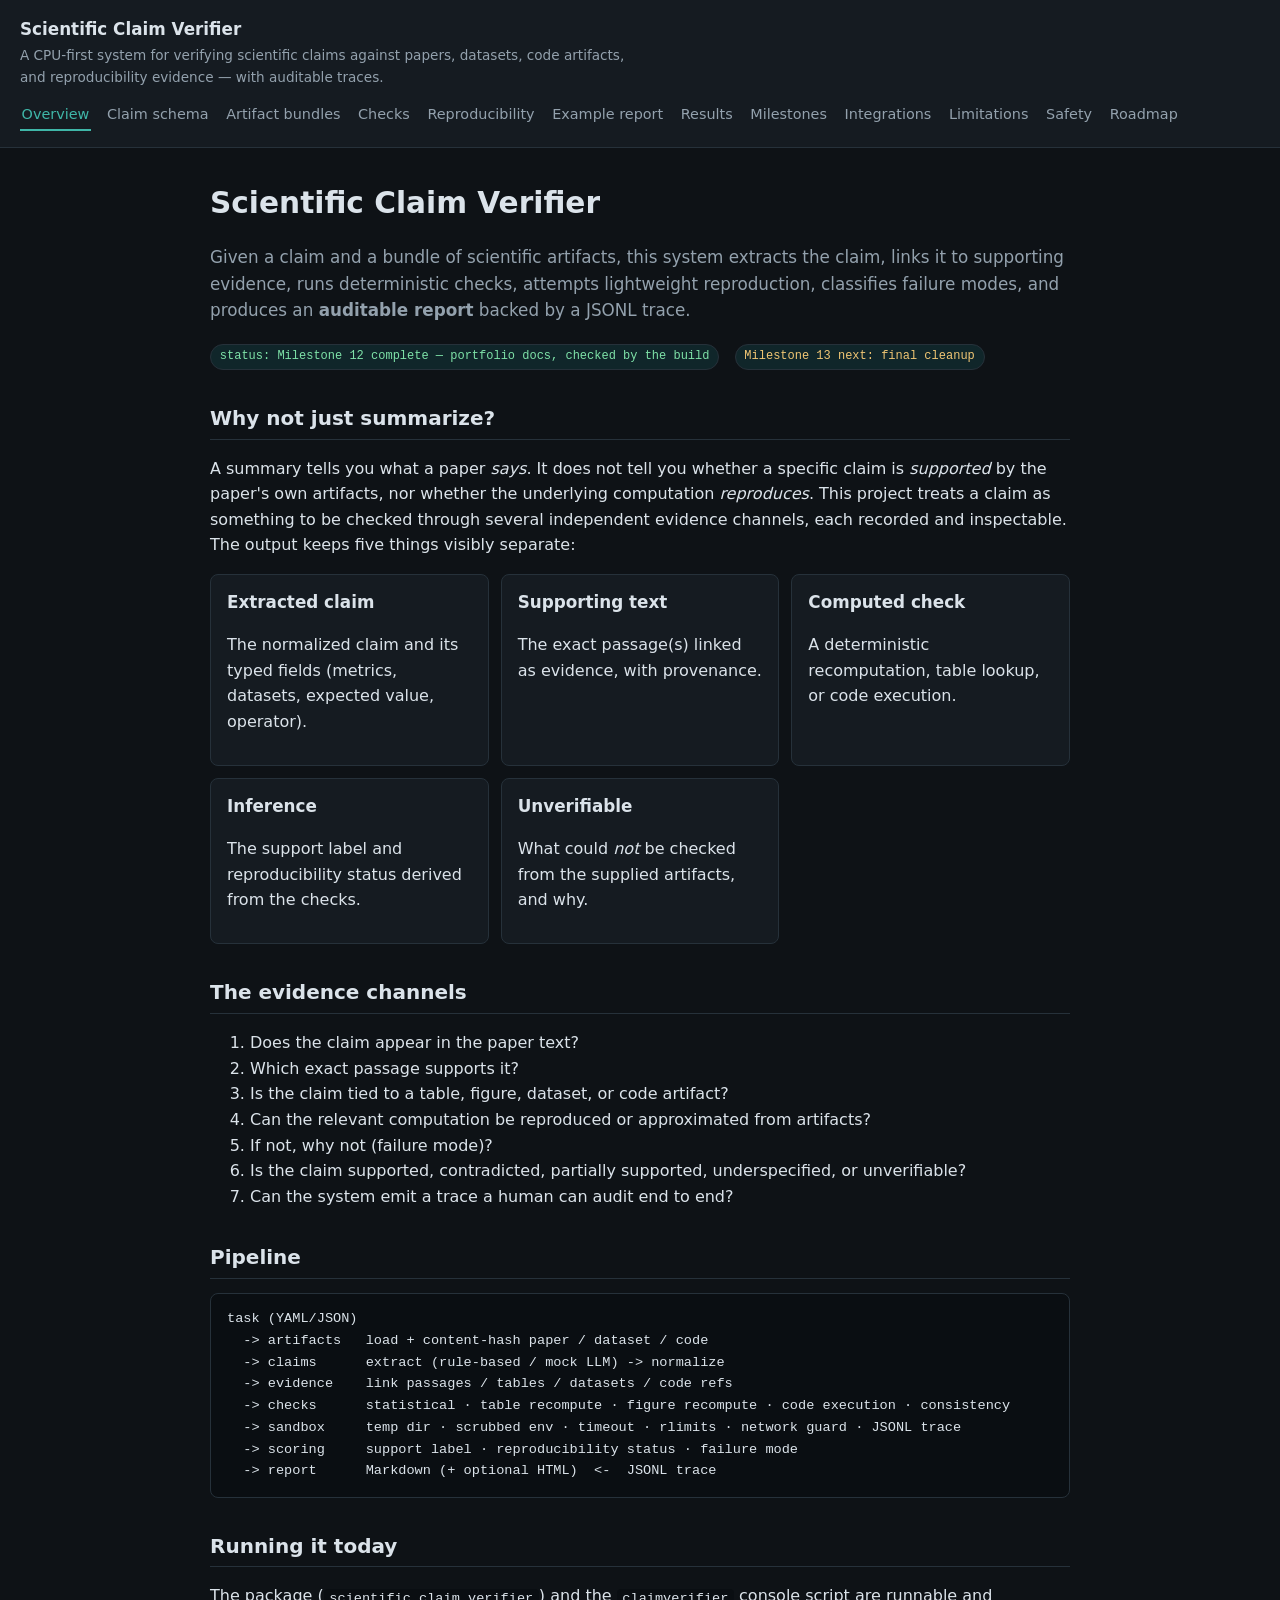
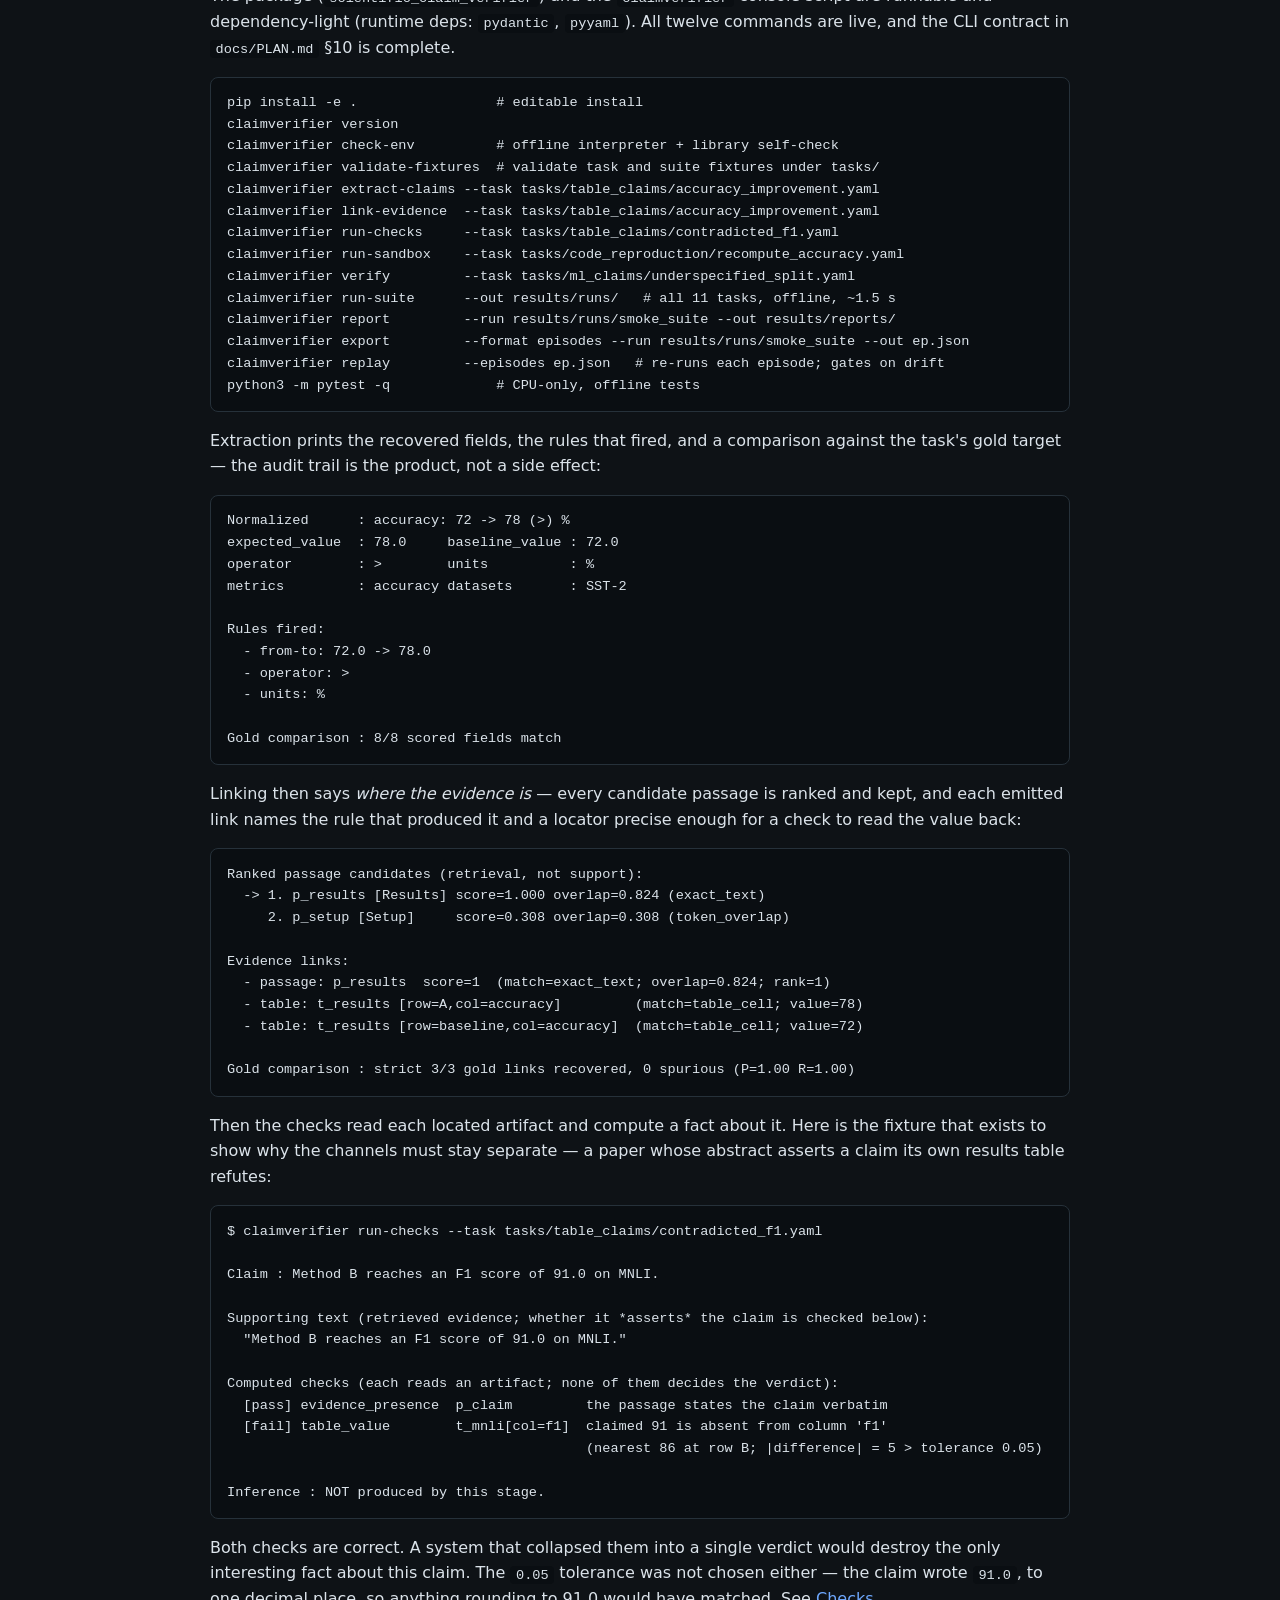
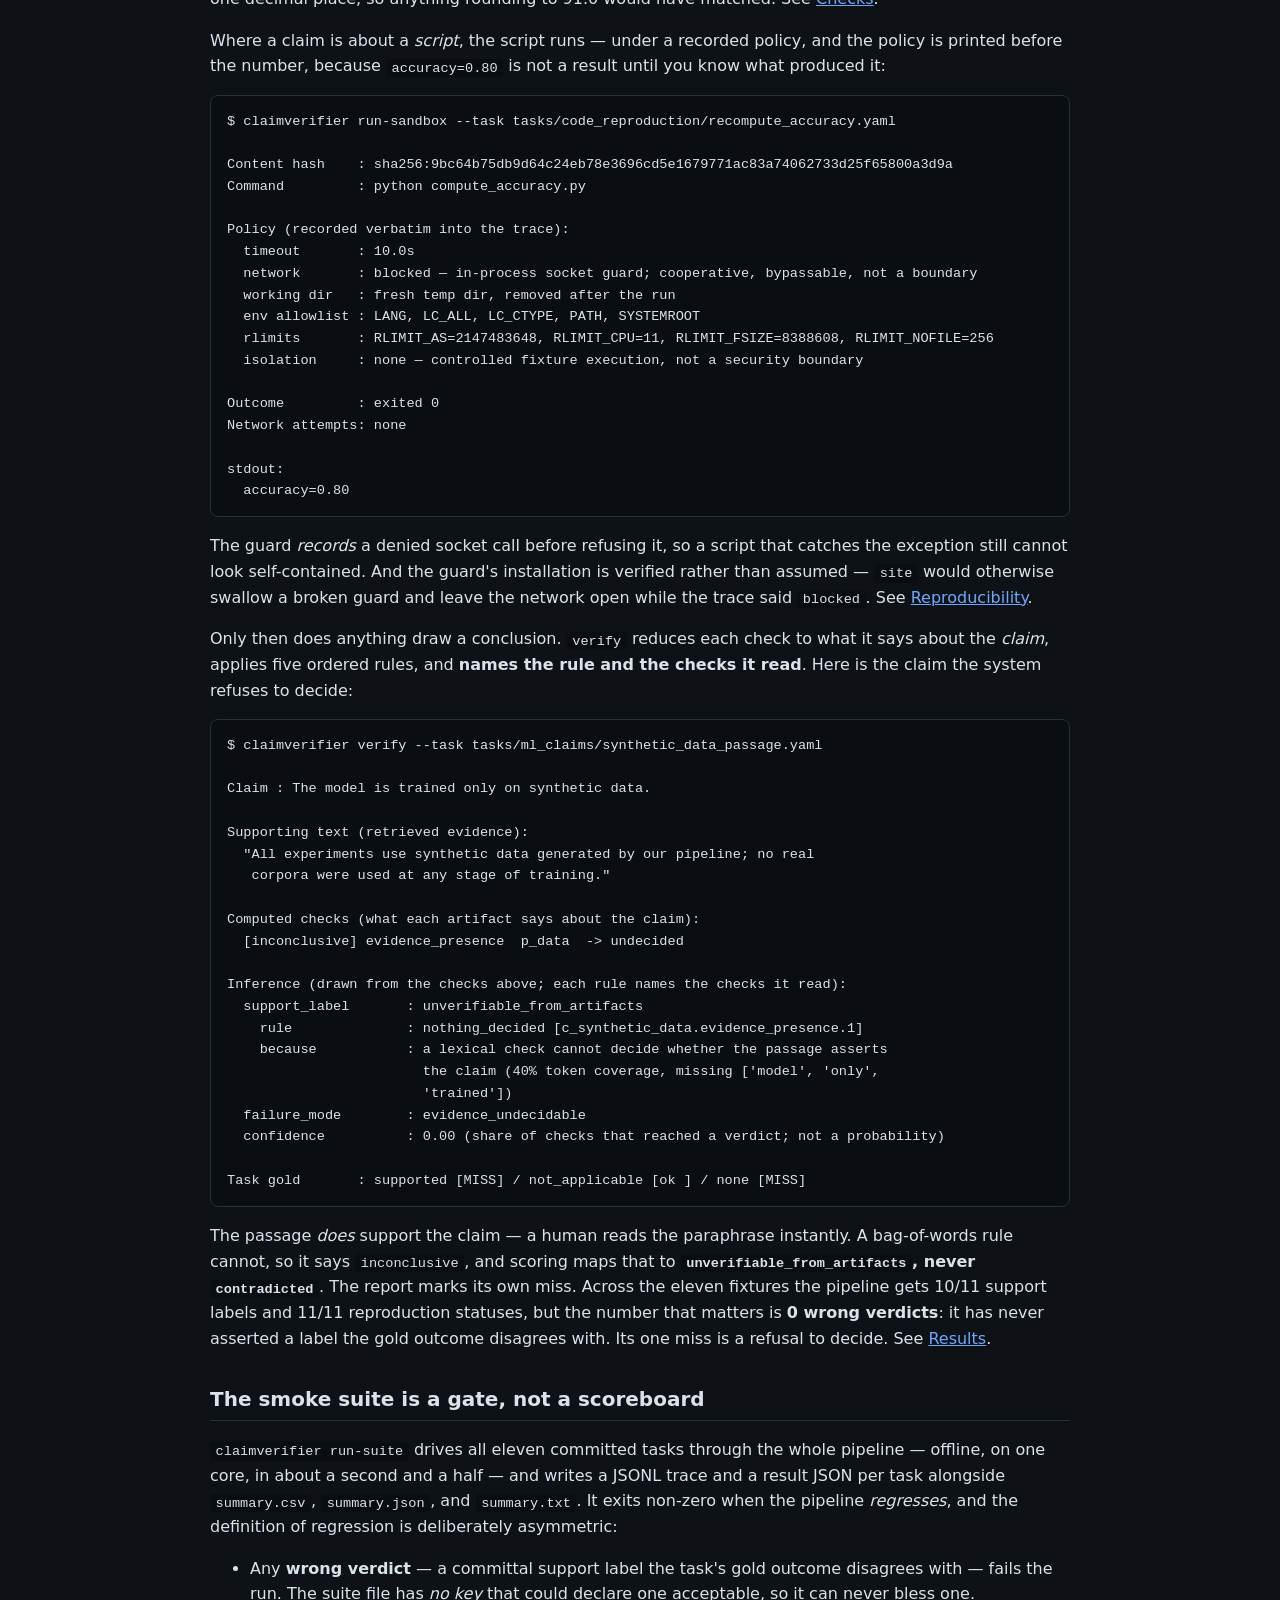
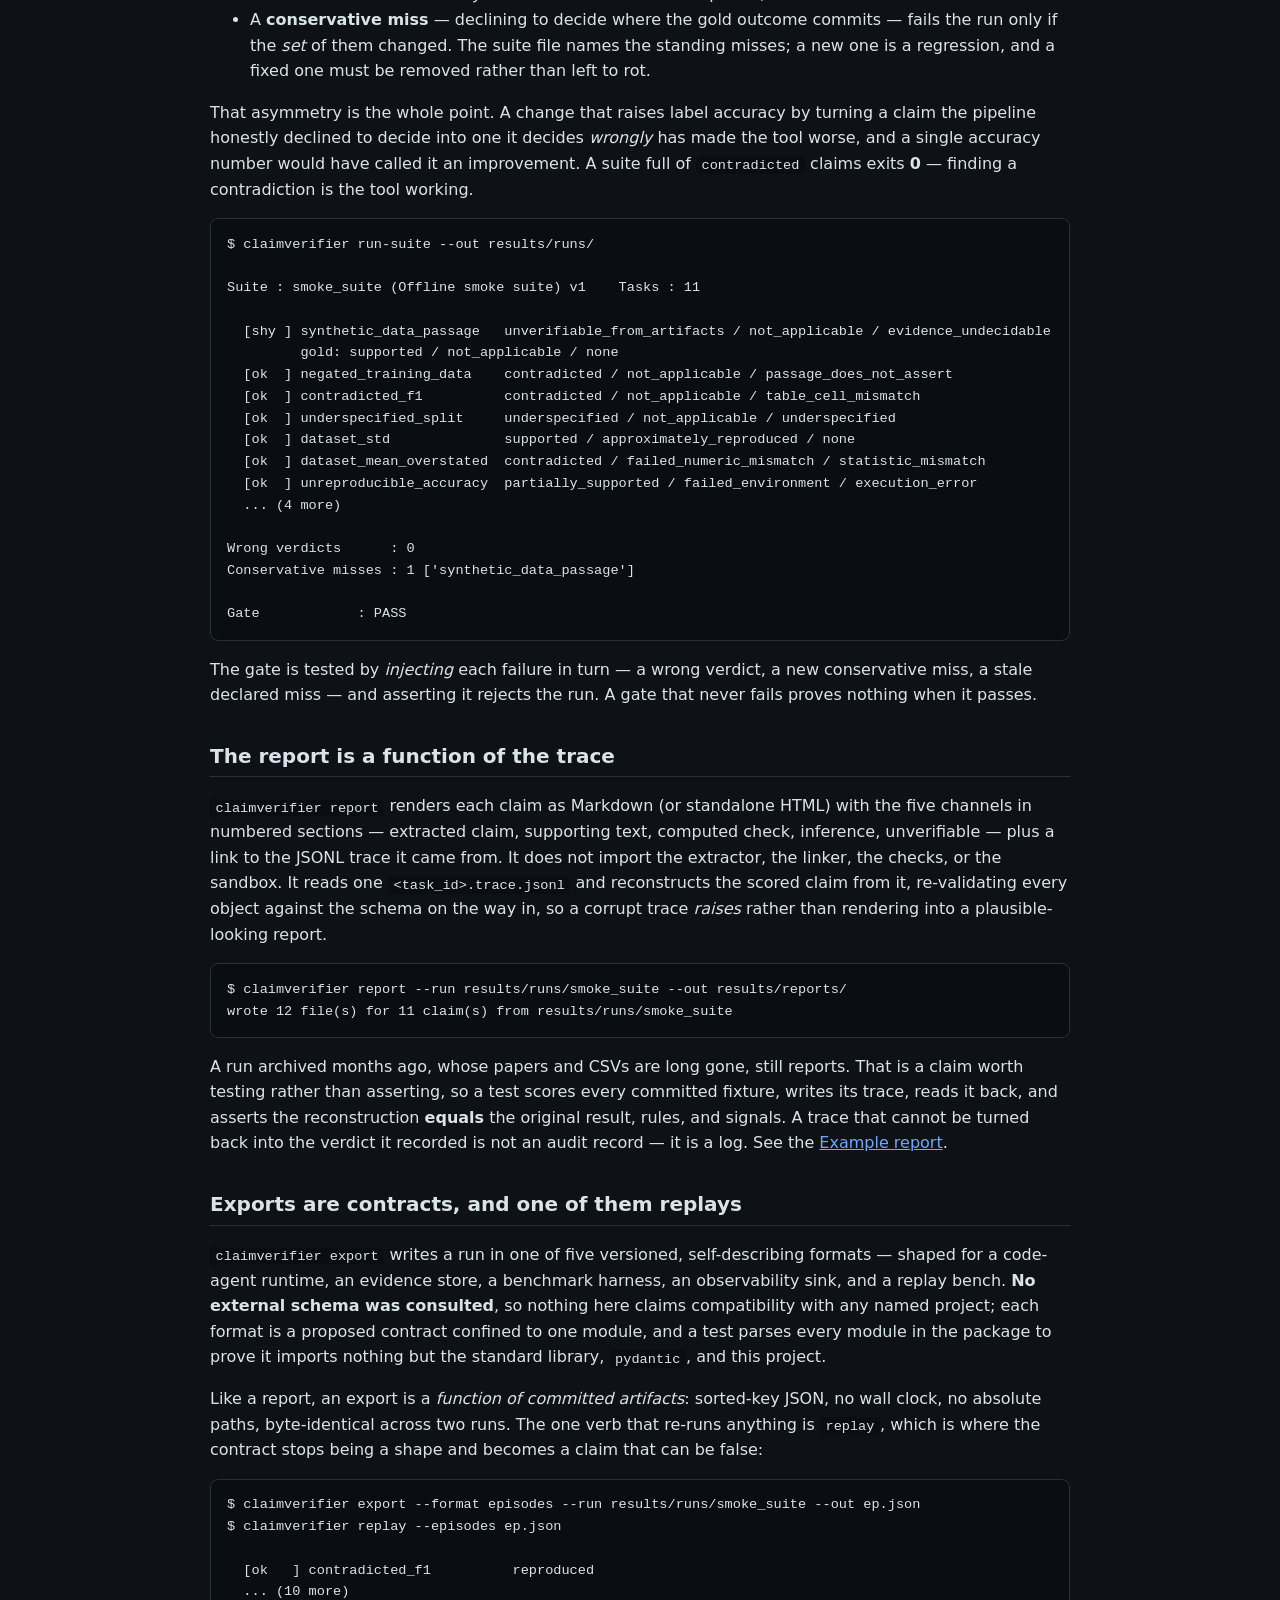
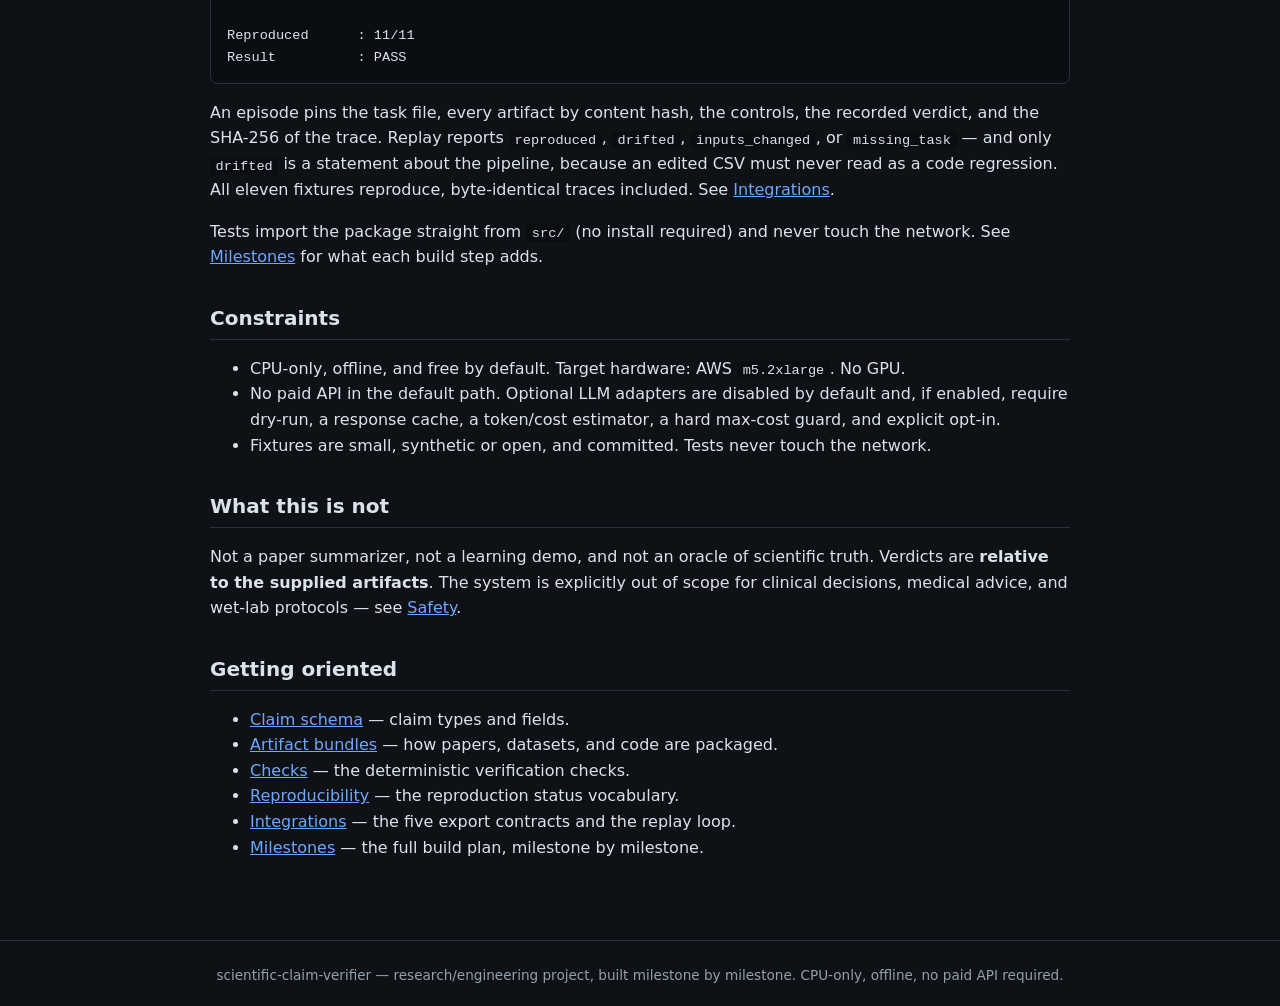
==== commit fdcf1921: "M12: portfolio docs, and the gate that keeps them true README and docs brought to portfolio quality:" ====
--- a/site/index.html
+++ b/site/index.html
@@ -32,7 +32,7 @@
   reproduction, classifies failure modes, and produces an <strong>auditable report</strong>
   backed by a JSONL trace.</p>
 
-  <p><span class="status done">status: Milestone 11 complete — integration contracts, no external dependency</span> &nbsp; <span class="status planned">Milestone 12 next: portfolio report</span></p>
+  <p><span class="status done">status: Milestone 12 complete — portfolio docs, checked by the build</span> &nbsp; <span class="status planned">Milestone 13 next: final cleanup</span></p>
 
   <h2>Why not just summarize?</h2>
   <p>A summary tells you what a paper <em>says</em>. It does not tell you whether a specific
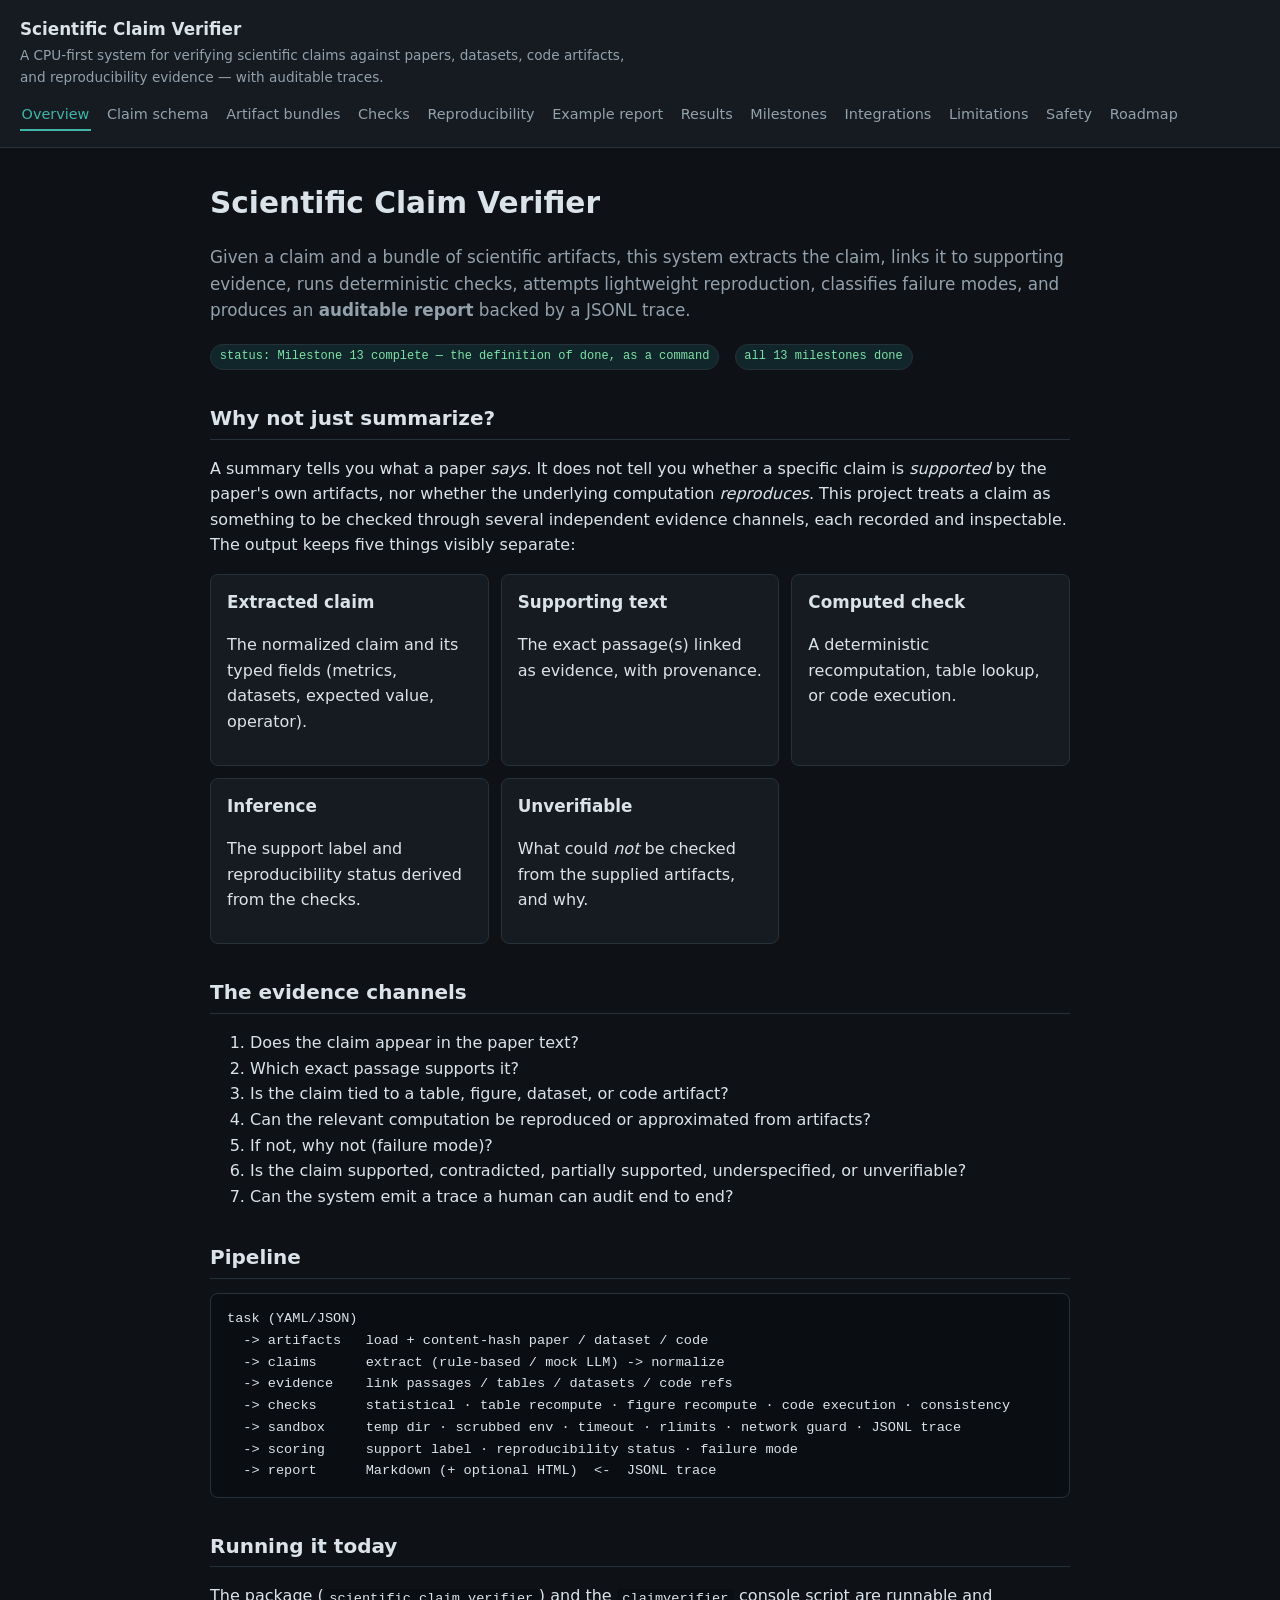
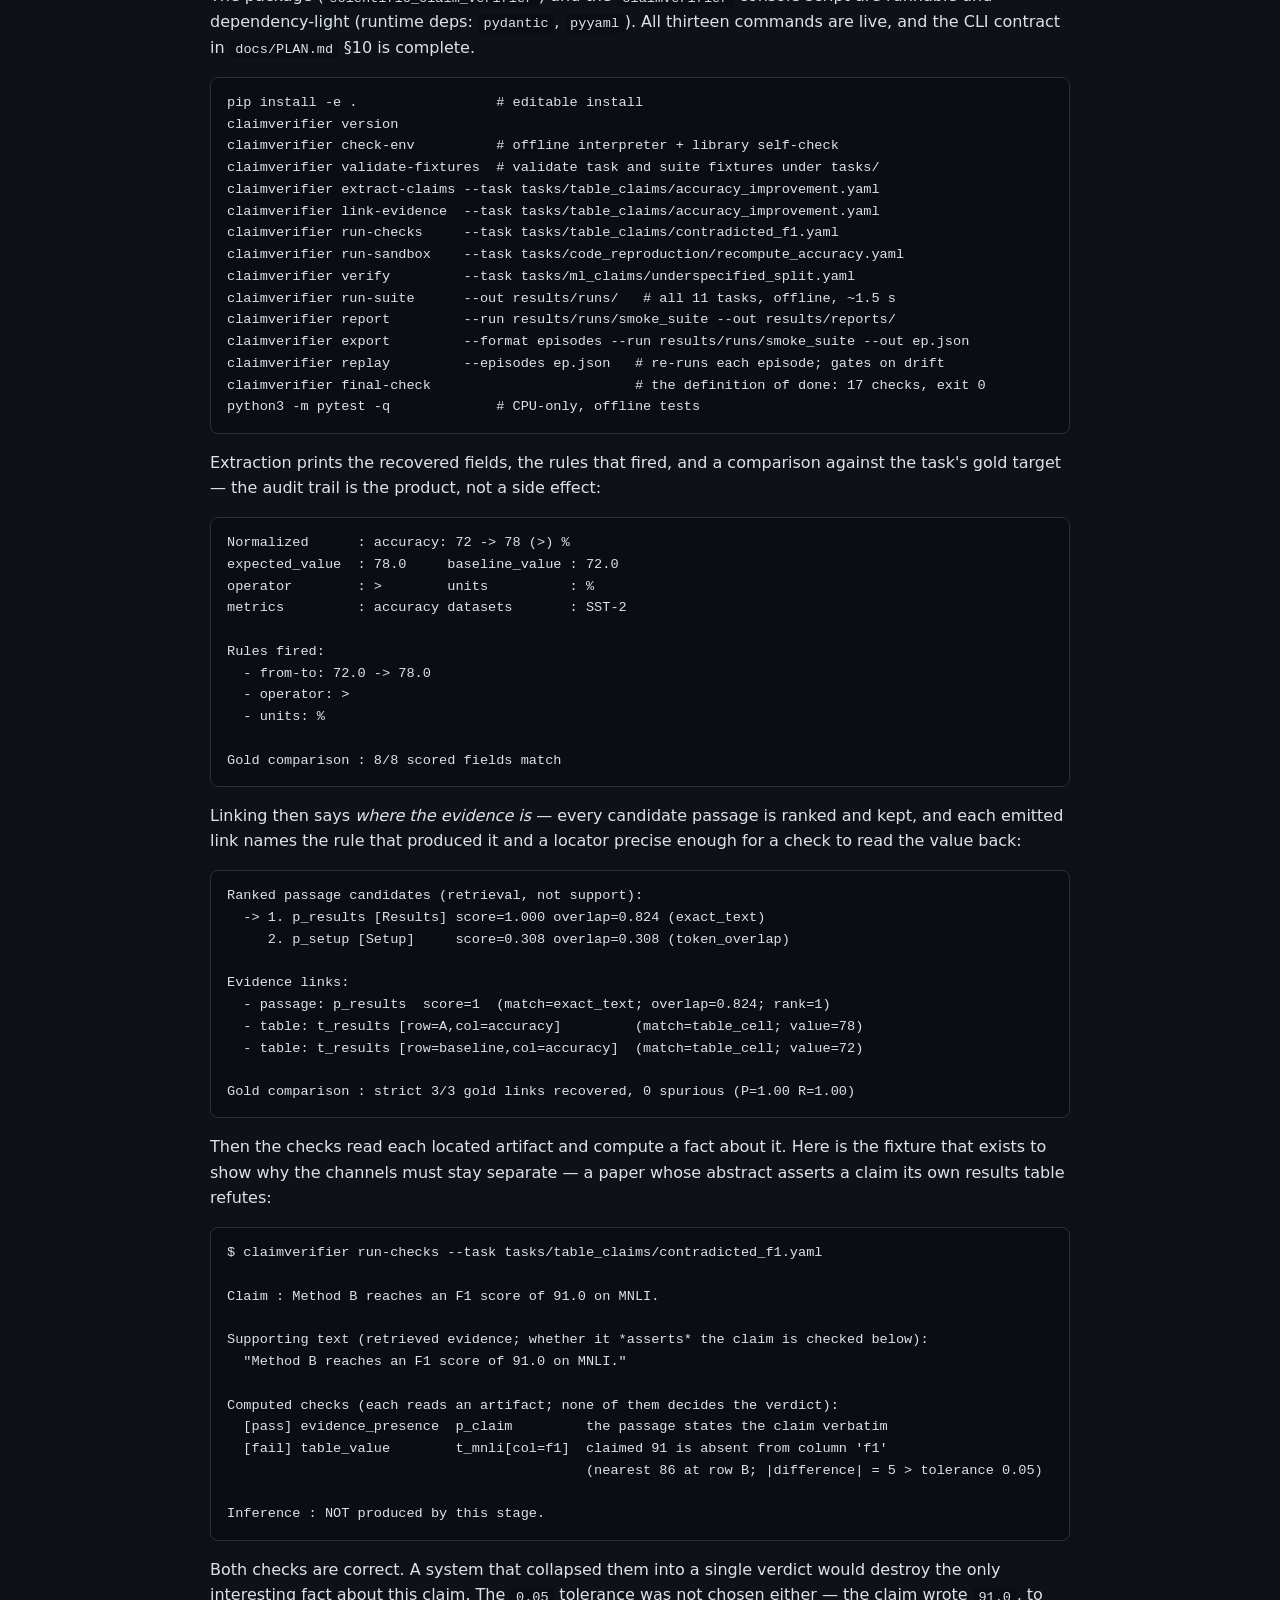
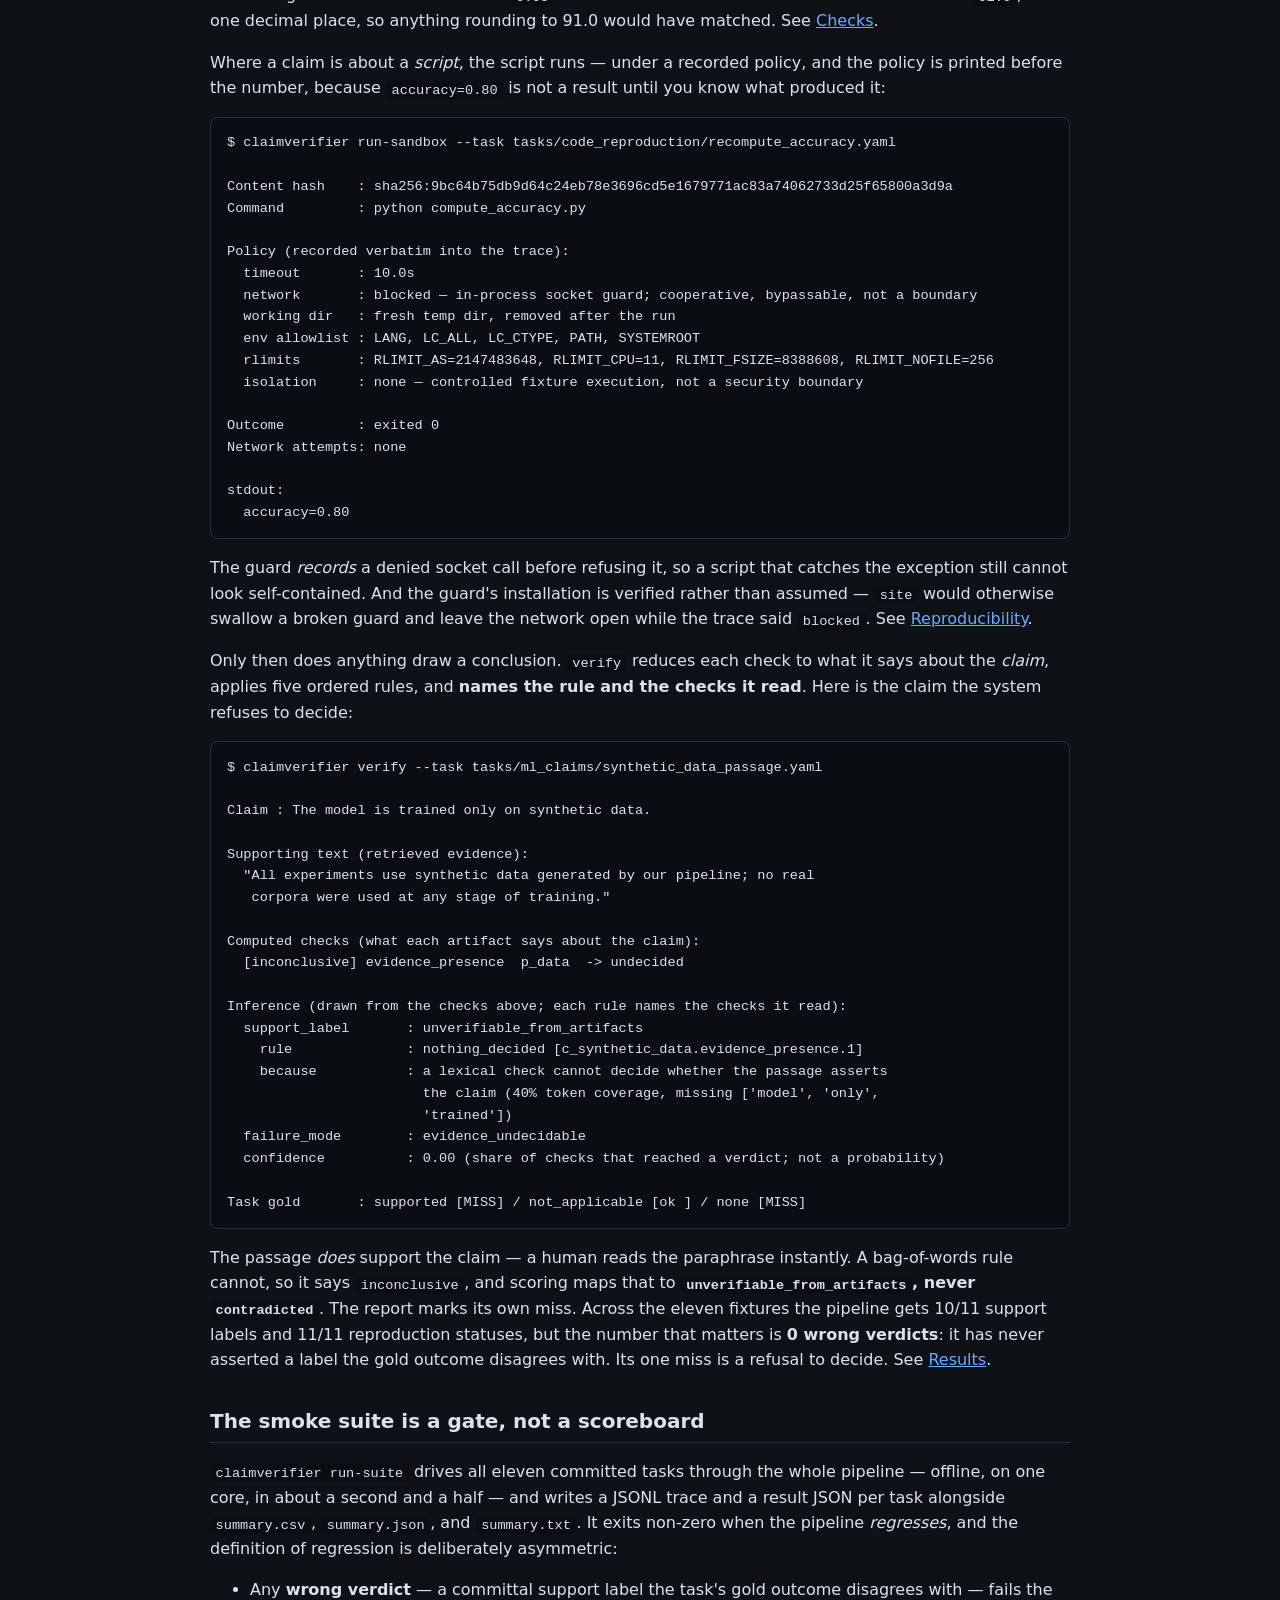
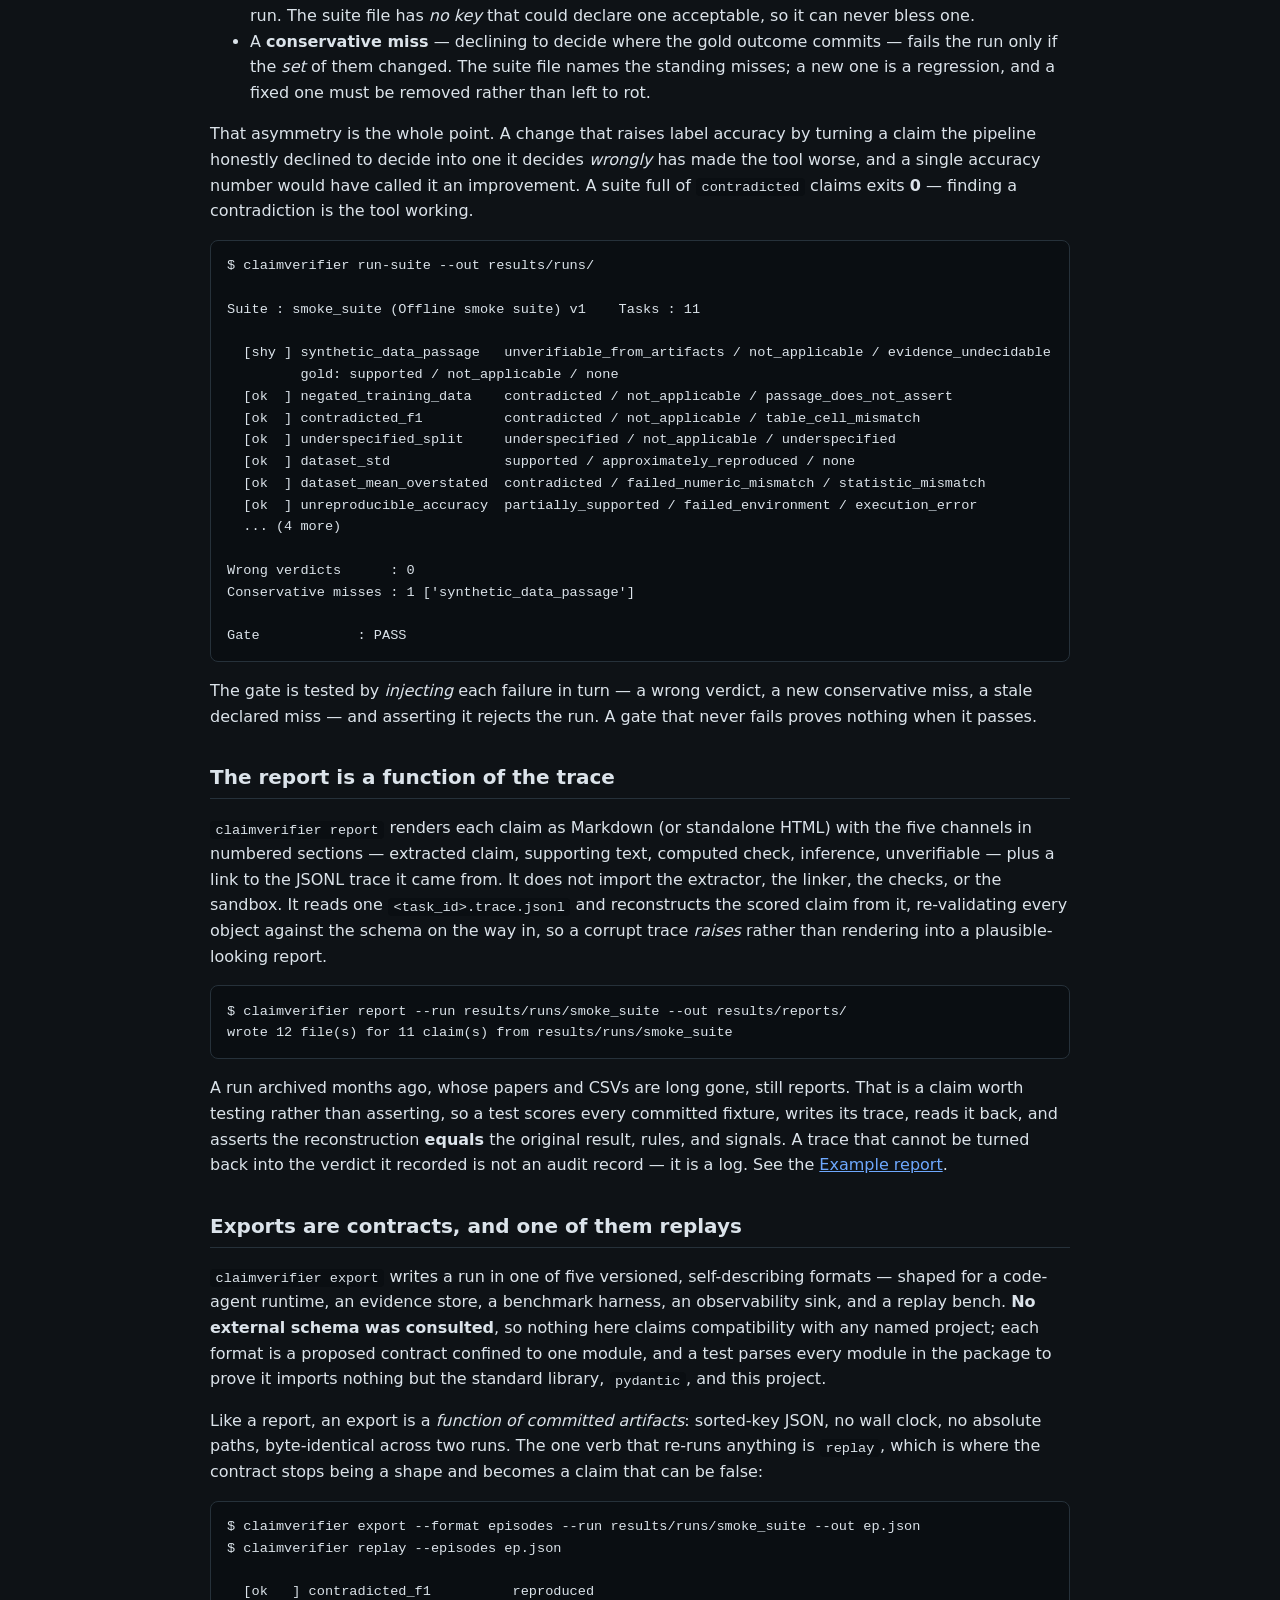
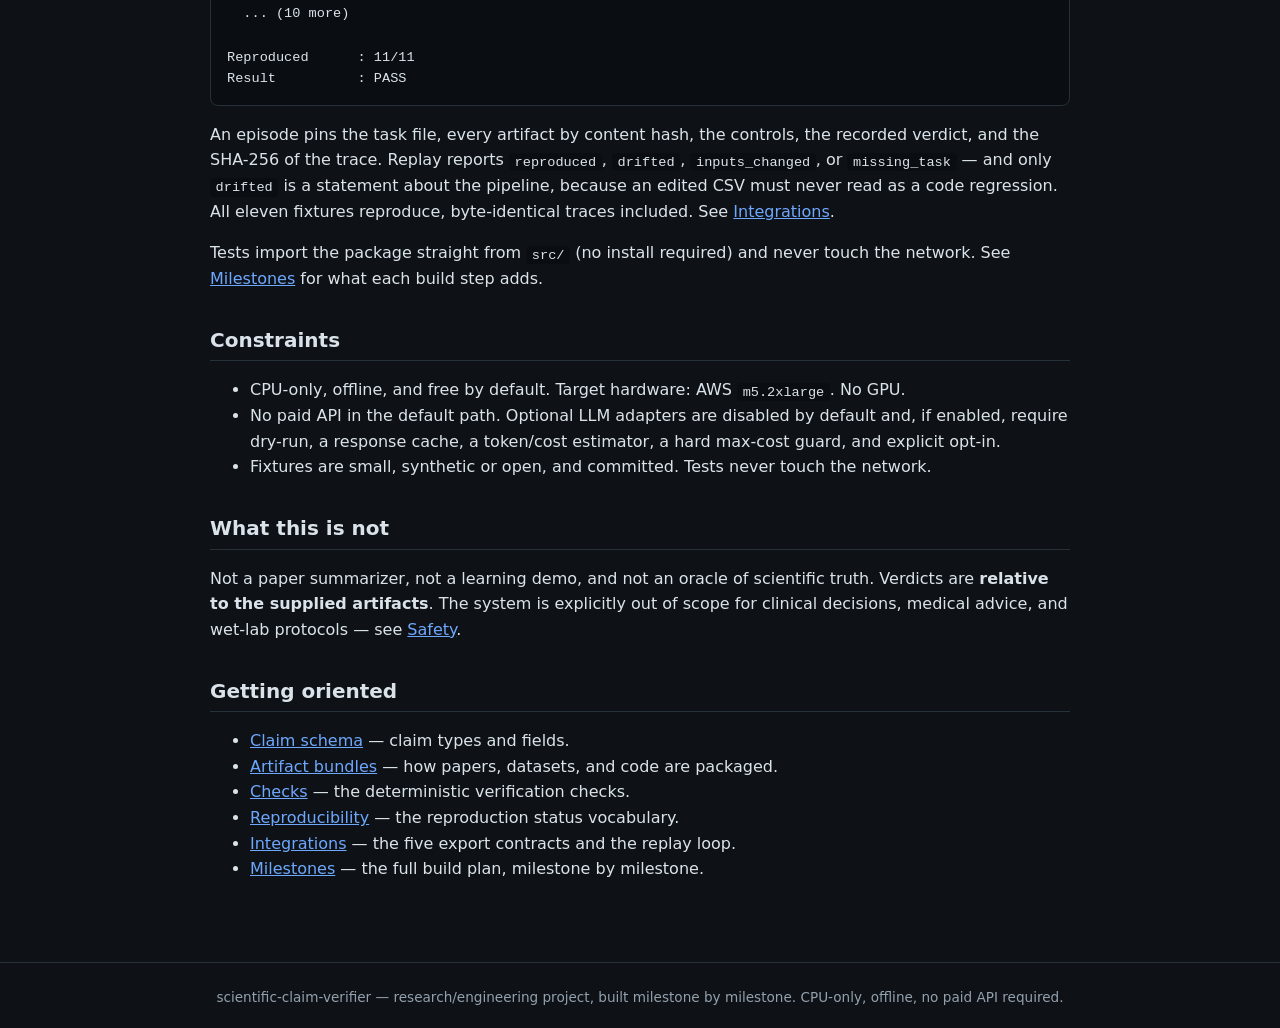
==== commit 79980355: "M13: the definition of done, as a command docs/PLAN.md §11 lists the conditions under which this rep" ====
--- a/site/index.html
+++ b/site/index.html
@@ -32,7 +32,7 @@
   reproduction, classifies failure modes, and produces an <strong>auditable report</strong>
   backed by a JSONL trace.</p>
 
-  <p><span class="status done">status: Milestone 12 complete — portfolio docs, checked by the build</span> &nbsp; <span class="status planned">Milestone 13 next: final cleanup</span></p>
+  <p><span class="status done">status: Milestone 13 complete — the definition of done, as a command</span> &nbsp; <span class="status done">all 13 milestones done</span></p>
 
   <h2>Why not just summarize?</h2>
   <p>A summary tells you what a paper <em>says</em>. It does not tell you whether a specific
@@ -72,7 +72,7 @@
   <h2>Running it today</h2>
   <p>The package (<code>scientific_claim_verifier</code>) and the <code>claimverifier</code>
   console script are runnable and dependency-light (runtime deps: <code>pydantic</code>,
-  <code>pyyaml</code>). All twelve commands are live, and the CLI contract in
+  <code>pyyaml</code>). All thirteen commands are live, and the CLI contract in
   <code>docs/PLAN.md</code> §10 is complete.</p>
   <pre><code>pip install -e .                 # editable install
 claimverifier version
@@ -87,6 +87,7 @@
 claimverifier report         --run results/runs/smoke_suite --out results/reports/
 claimverifier export         --format episodes --run results/runs/smoke_suite --out ep.json
 claimverifier replay         --episodes ep.json   # re-runs each episode; gates on drift
+claimverifier final-check                         # the definition of done: 17 checks, exit 0
 python3 -m pytest -q             # CPU-only, offline tests</code></pre>
   <p>Extraction prints the recovered fields, the rules that fired, and a comparison against
   the task's gold target — the audit trail is the product, not a side effect:</p>
